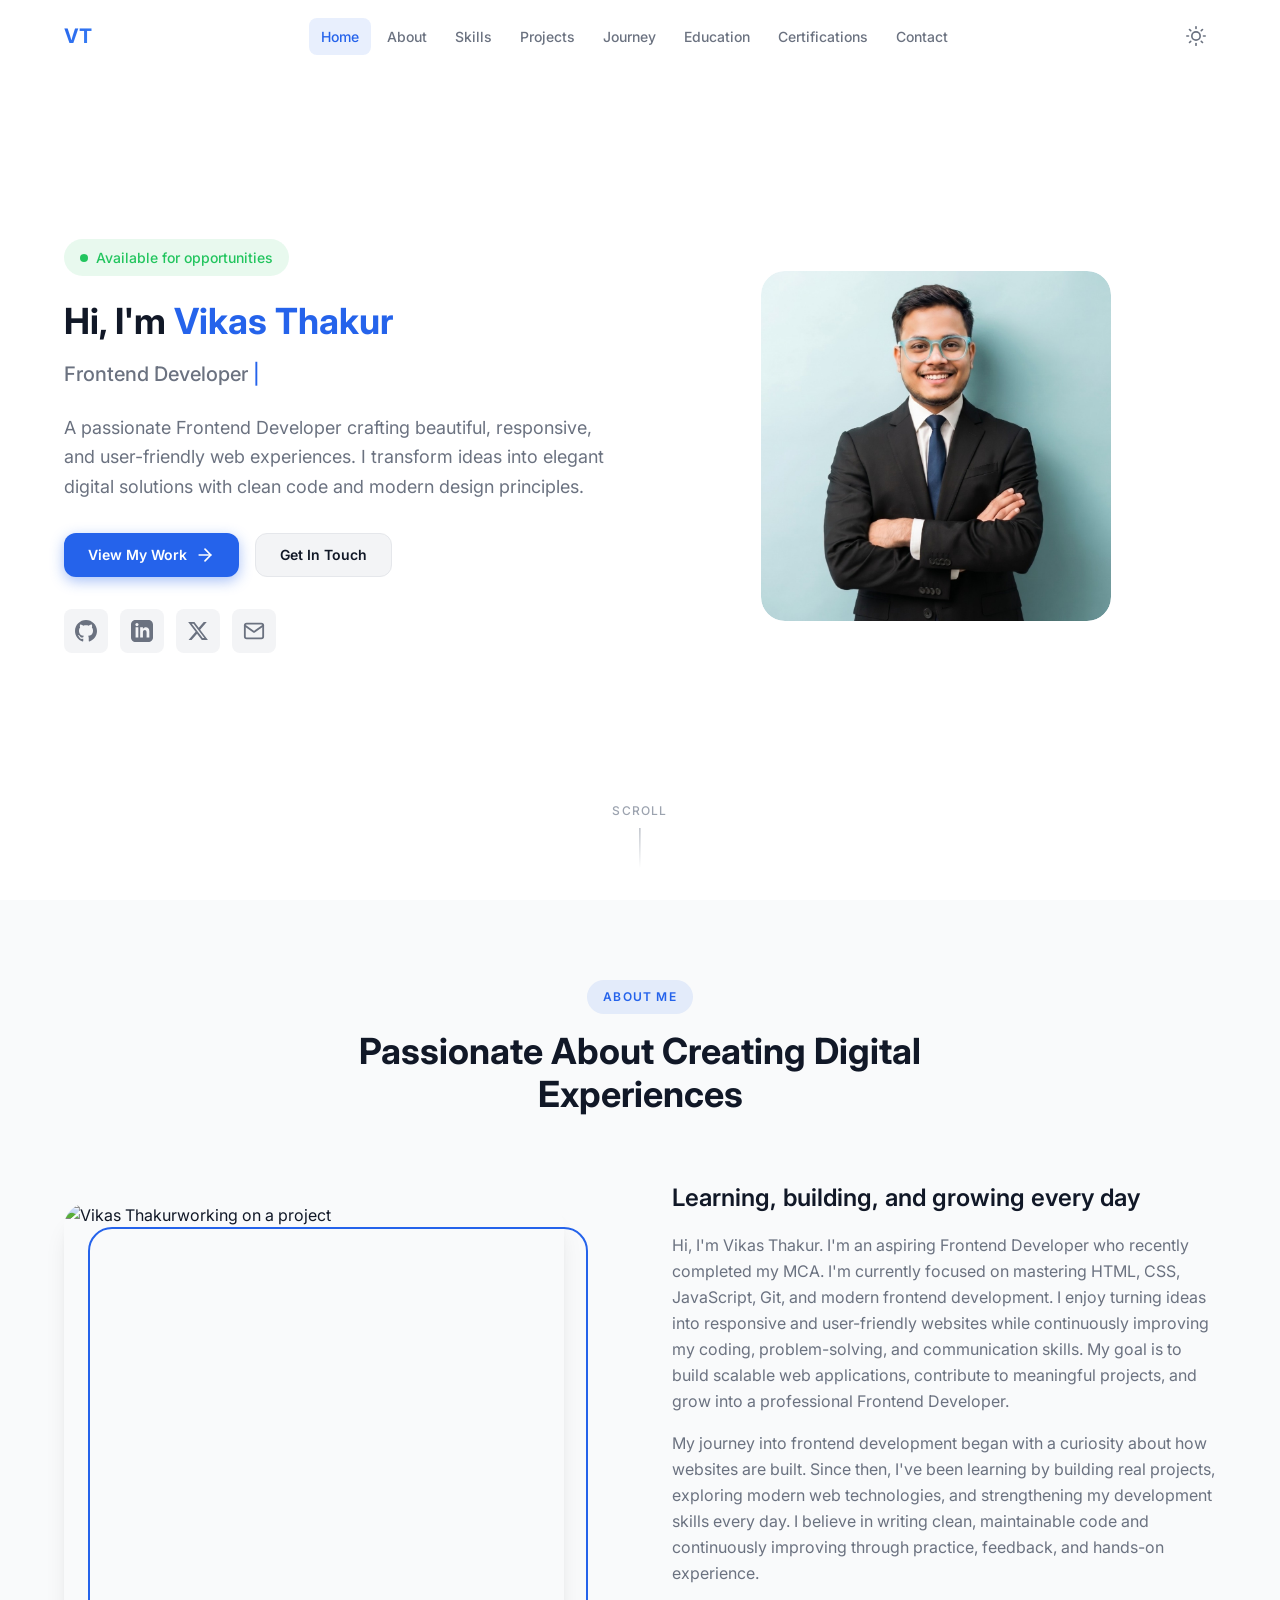
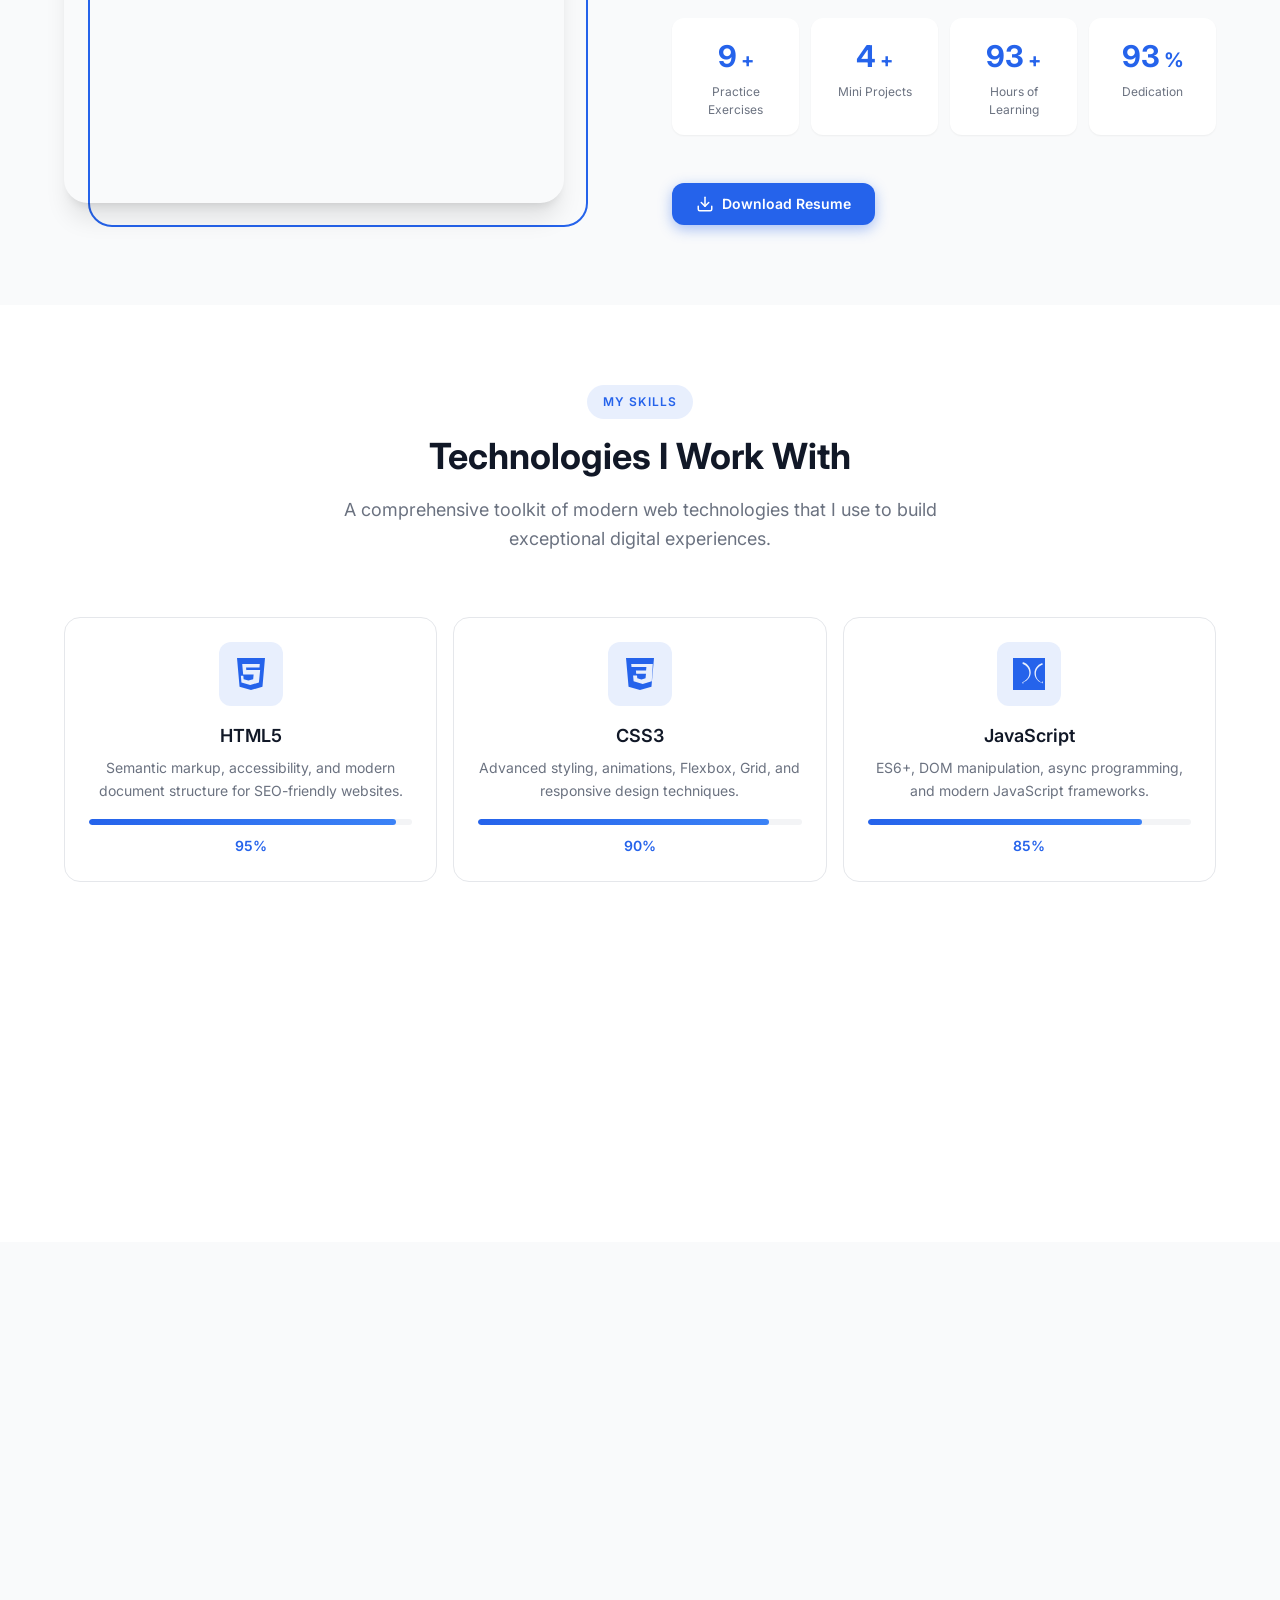
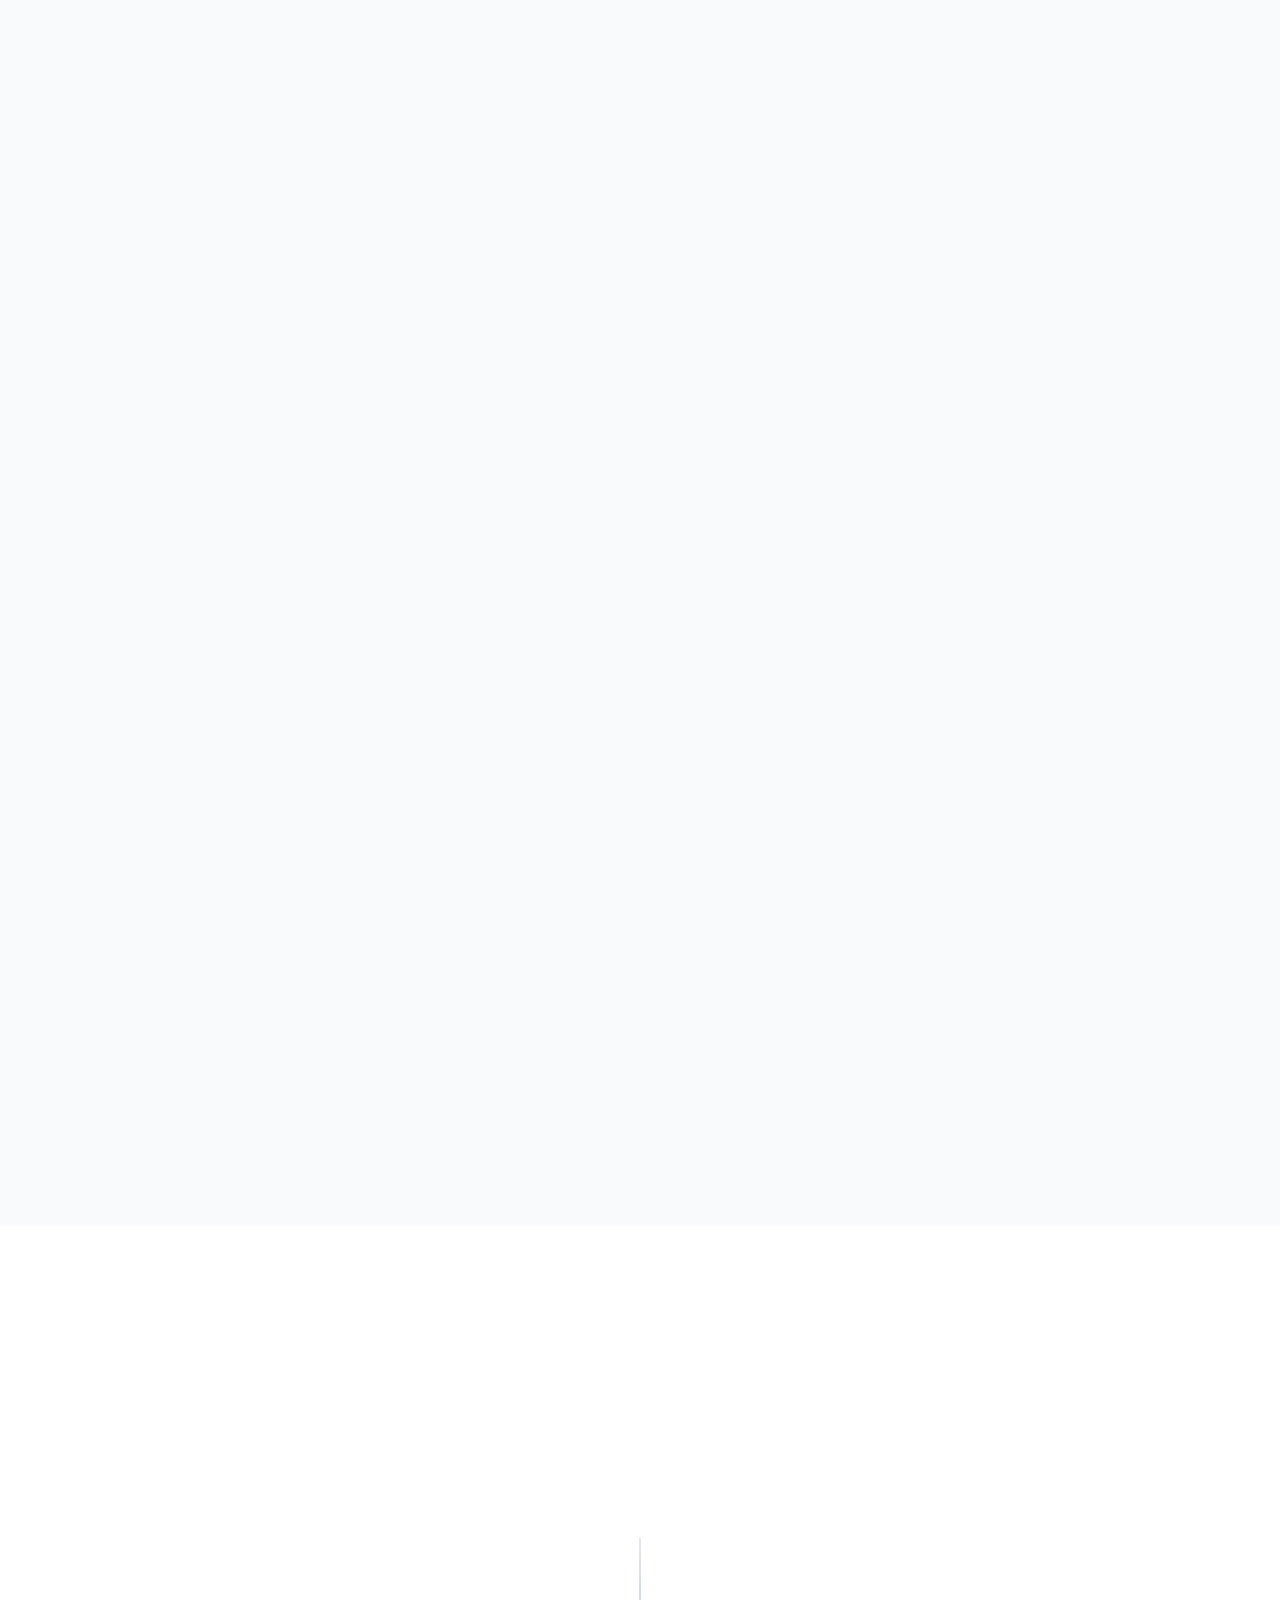
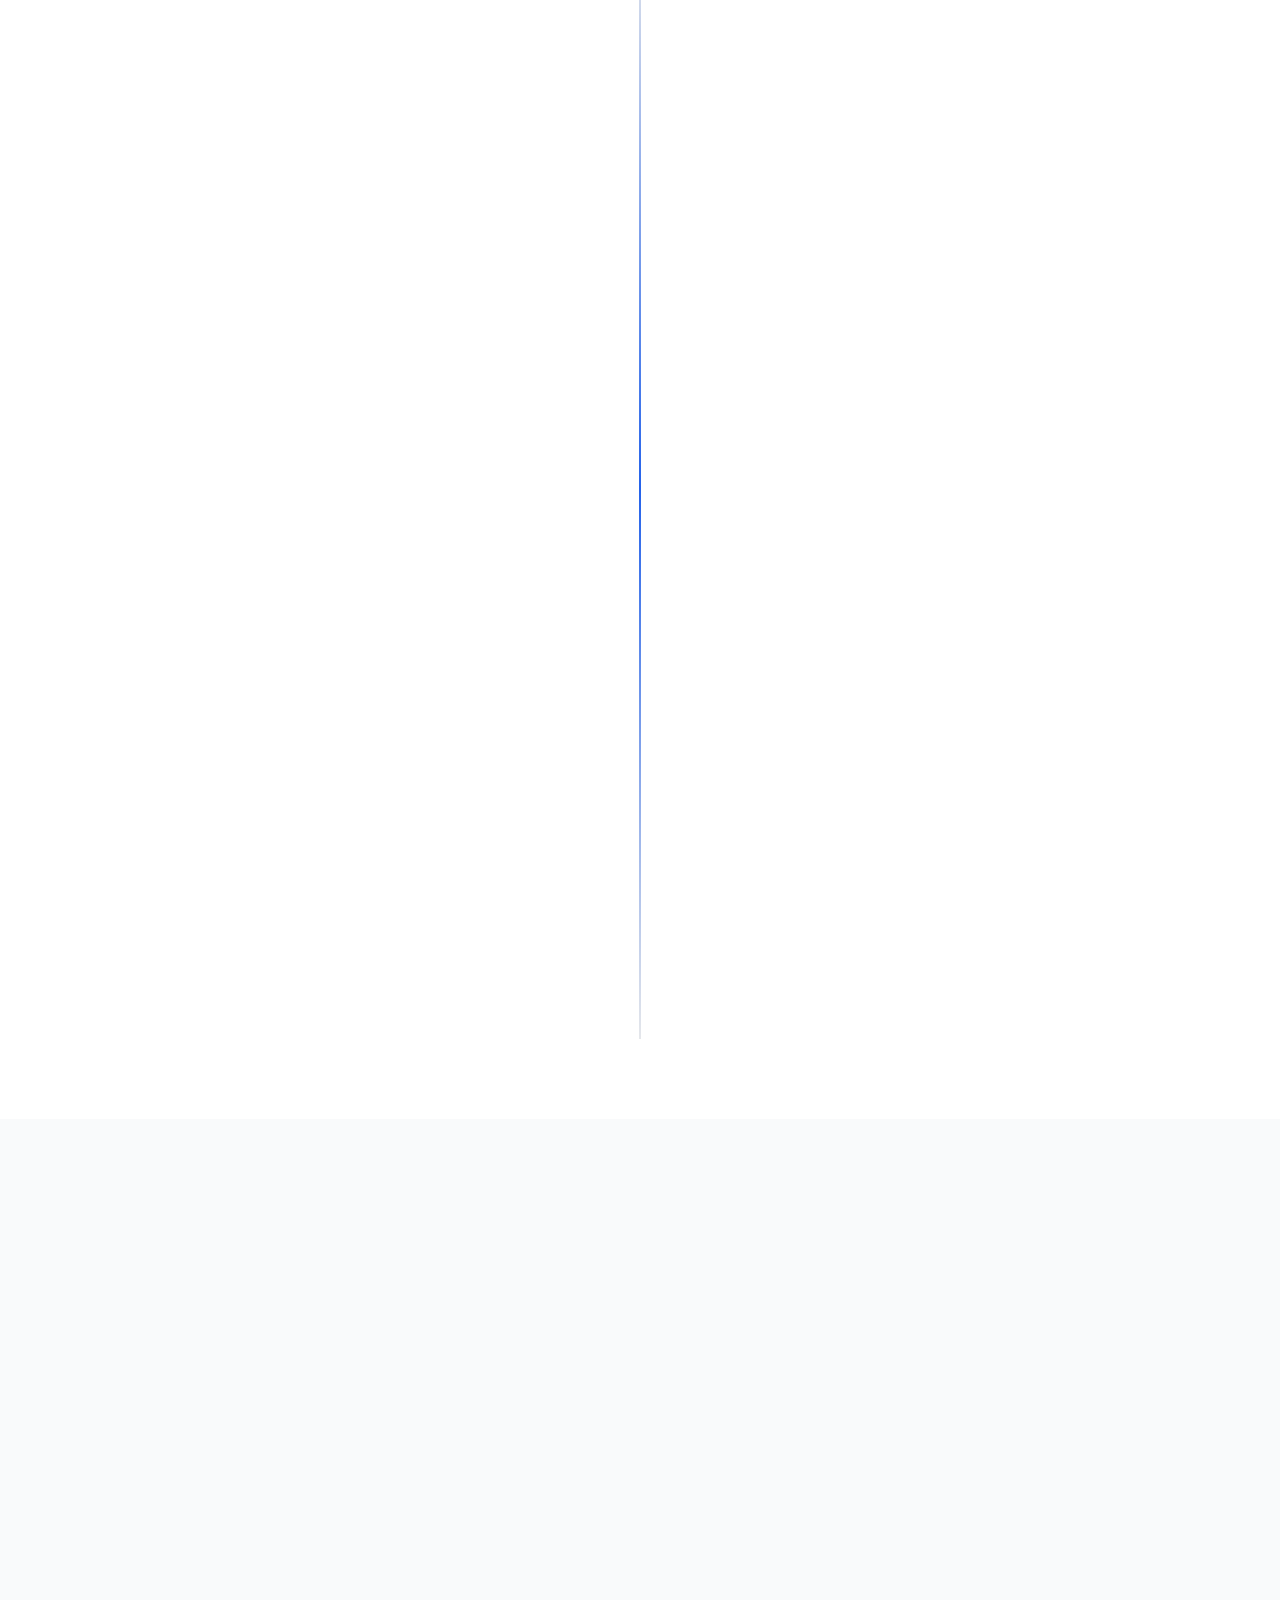
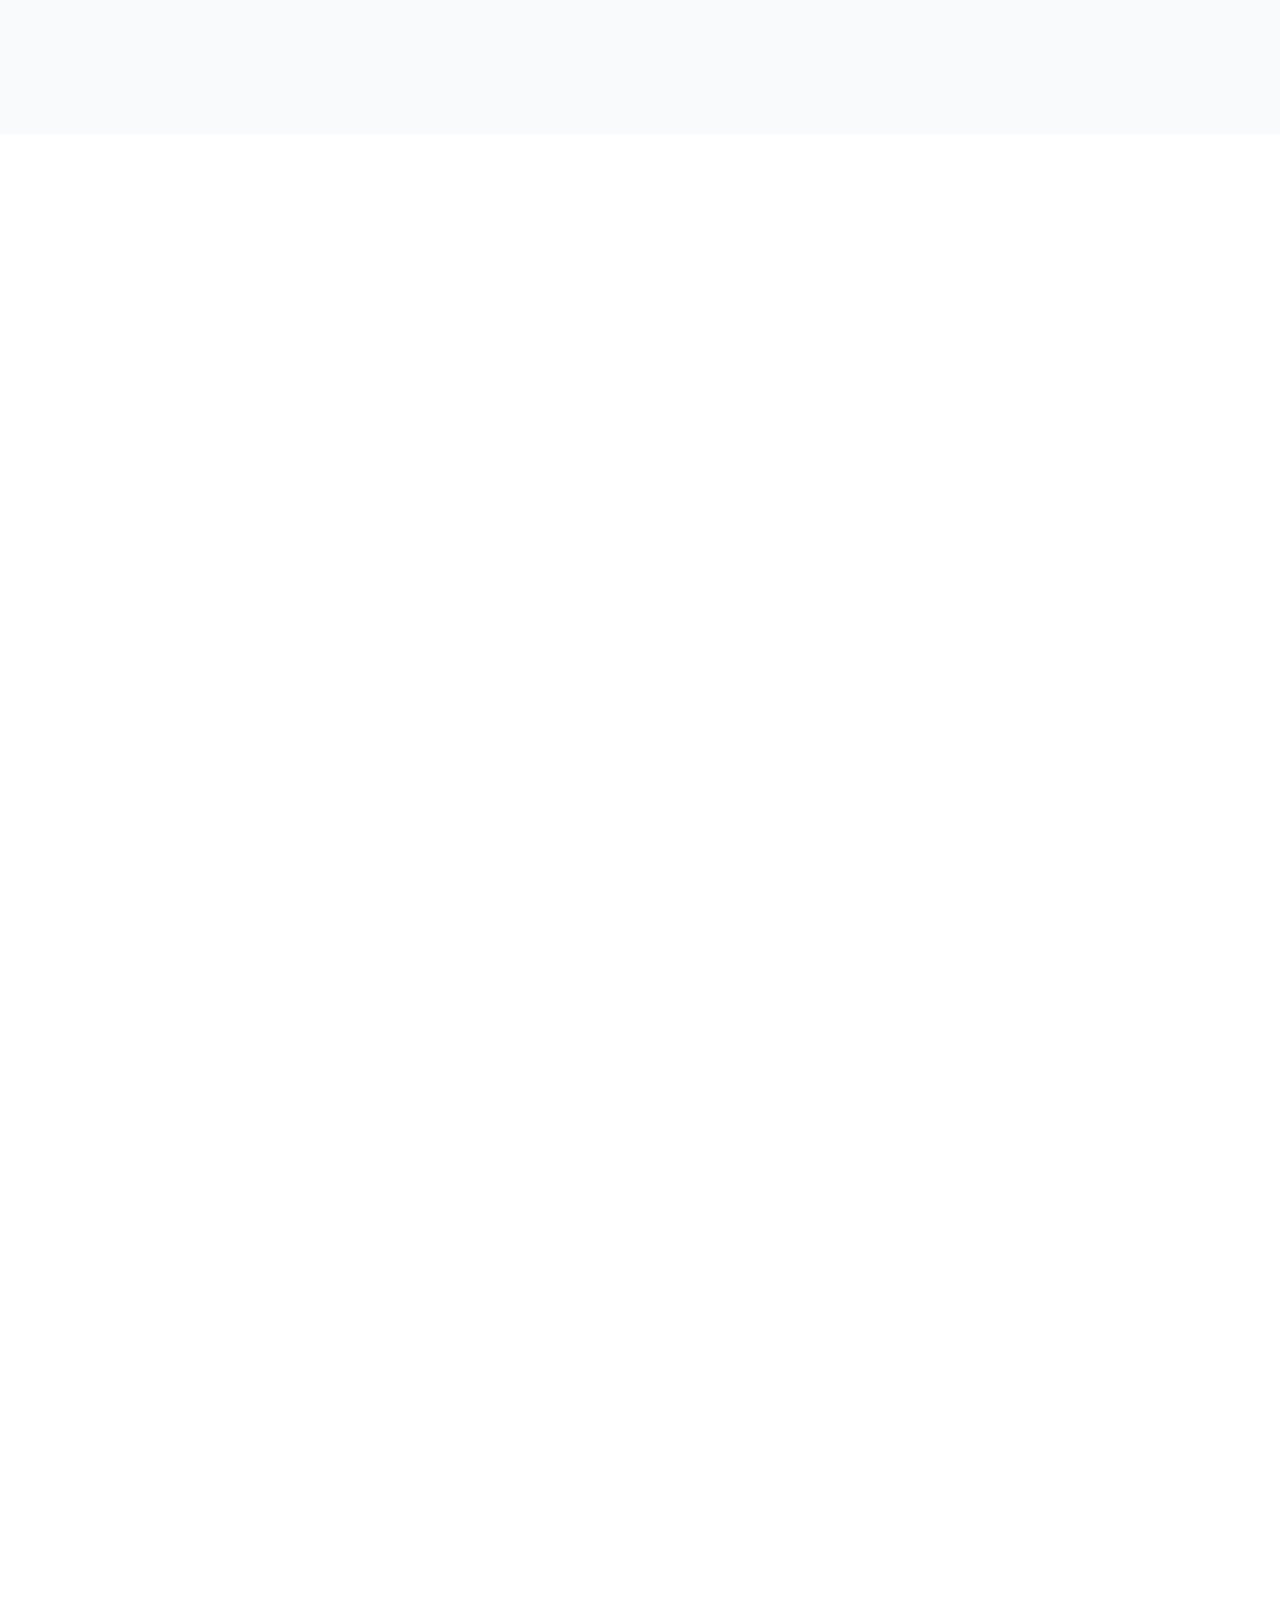
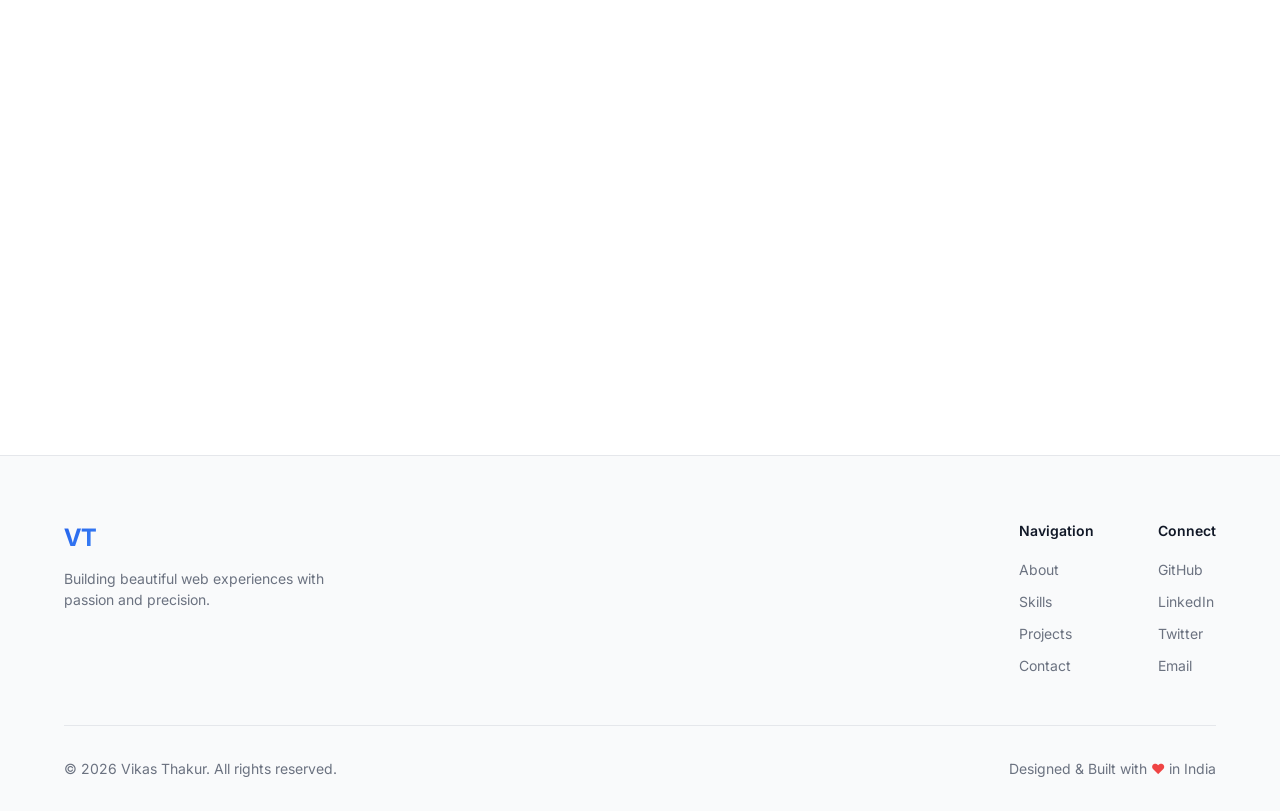
==== index.html @ 0b9b7372 "Move portfolio to repository root" ====
<!doctype html>
<html lang="en">
  <head>
    <meta charset="UTF-8" />
    <meta name="viewport" content="width=device-width, initial-scale=1.0" />
    <meta http-equiv="X-UA-Compatible" content="IE=edge" />

    <!-- SEO Meta Tags -->
    <title>Vikas Thakur | Frontend Developer Portfolio</title>
    <meta
      name="description"
      content="Vikas Thakur- Frontend Developer specializing in HTML, CSS, JavaScript, and responsive web design. View my projects and get in touch."
    />
    <meta
      name="keywords"
      content="Frontend Developer, Web Developer, HTML, CSS, JavaScript, Portfolio, Vikas Thakur"
    />
    <meta name="author" content="Vikas Thakur" />
    <meta name="robots" content="index, follow" />
    <meta name="theme-color" content="#2563EB" />

    <!-- Open Graph Tags -->
    <meta
      property="og:title"
      content="Vikas Thakur| Frontend Developer Portfolio"
    />
    <meta
      property="og:description"
      content="Frontend Developer specializing in HTML, CSS, JavaScript, and responsive web design."
    />
    <meta property="og:type" content="website" />
    <meta property="og:url" content="https://vikaskumar.dev" />
    <meta property="og:image" content="images/og-image.png" />
    <meta property="og:site_name" content="Vikas Thakur Portfolio" />

    <!-- Twitter Card Tags -->
    <meta name="twitter:card" content="summary_large_image" />
    <meta
      name="twitter:title"
      content="Vikas Thakur| Frontend Developer Portfolio"
    />
    <meta
      name="twitter:description"
      content="Frontend Developer specializing in HTML, CSS, JavaScript, and responsive web design."
    />
    <meta name="twitter:image" content="images/og-image.png" />

    <!-- Favicon -->
    <link rel="icon" type="image/svg+xml" href="images/favicon.svg" />
    <link rel="apple-touch-icon" href="images/apple-touch-icon.png" />

    <!-- Fonts -->
    <link rel="preconnect" href="https://fonts.googleapis.com" />
    <link rel="preconnect" href="https://fonts.gstatic.com" crossorigin />
    <link
      href="https://fonts.googleapis.com/css2?family=Inter:wght@400;500;600;700&display=swap"
      rel="stylesheet"
    />

    <!-- Stylesheets -->
    <link rel="stylesheet" href="css/style.css" />
    <link rel="stylesheet" href="css/responsive.css" />
  </head>
  <body>
    <!-- Loading Animation -->
    <div id="loader" class="loader" aria-hidden="true">
      <div class="loader-content">
        <div class="loader-spinner"></div>
        <span class="loader-text">Loading...</span>
      </div>
    </div>

    <!-- Header / Navbar -->
    <header id="header" class="header">
      <nav class="nav container" role="navigation" aria-label="Main navigation">
        <a href="#hero" class="nav-logo" aria-label="Vikas Thakur- Home">
          <span class="logo-text">VT</span>
        </a>

        <ul class="nav-menu" id="nav-menu" role="menubar">
          <li class="nav-item" role="none">
            <a href="#hero" class="nav-link active" role="menuitem">Home</a>
          </li>
          <li class="nav-item" role="none">
            <a href="#about" class="nav-link" role="menuitem">About</a>
          </li>
          <li class="nav-item" role="none">
            <a href="#skills" class="nav-link" role="menuitem">Skills</a>
          </li>
          <li class="nav-item" role="none">
            <a href="#projects" class="nav-link" role="menuitem">Projects</a>
          </li>
          <li class="nav-item" role="none">
            <a href="#journey" class="nav-link" role="menuitem">Journey</a>
          </li>
          <li class="nav-item" role="none">
            <a href="#education" class="nav-link" role="menuitem">Education</a>
          </li>
          <li class="nav-item" role="none">
            <a href="#certifications" class="nav-link" role="menuitem"
              >Certifications</a
            >
          </li>
          <li class="nav-item" role="none">
            <a href="#contact" class="nav-link" role="menuitem">Contact</a>
          </li>
        </ul>

        <div class="nav-actions">
          <button
            id="theme-toggle"
            class="theme-toggle"
            aria-label="Toggle dark mode"
            title="Toggle dark mode"
          >
            <svg
              class="sun-icon"
              xmlns="http://www.w3.org/2000/svg"
              width="20"
              height="20"
              viewBox="0 0 24 24"
              fill="none"
              stroke="currentColor"
              stroke-width="2"
              stroke-linecap="round"
              stroke-linejoin="round"
            >
              <circle cx="12" cy="12" r="5"></circle>
              <line x1="12" y1="1" x2="12" y2="3"></line>
              <line x1="12" y1="21" x2="12" y2="23"></line>
              <line x1="4.22" y1="4.22" x2="5.64" y2="5.64"></line>
              <line x1="18.36" y1="18.36" x2="19.78" y2="19.78"></line>
              <line x1="1" y1="12" x2="3" y2="12"></line>
              <line x1="21" y1="12" x2="23" y2="12"></line>
              <line x1="4.22" y1="19.78" x2="5.64" y2="18.36"></line>
              <line x1="18.36" y1="5.64" x2="19.78" y2="4.22"></line>
            </svg>
            <svg
              class="moon-icon"
              xmlns="http://www.w3.org/2000/svg"
              width="20"
              height="20"
              viewBox="0 0 24 24"
              fill="none"
              stroke="currentColor"
              stroke-width="2"
              stroke-linecap="round"
              stroke-linejoin="round"
            >
              <path d="M21 12.79A9 9 0 1 1 11.21 3 7 7 0 0 0 21 12.79z"></path>
            </svg>
          </button>

          <button
            id="nav-toggle"
            class="nav-toggle"
            aria-label="Toggle navigation menu"
            aria-expanded="false"
            aria-controls="nav-menu"
          >
            <span class="hamburger"></span>
          </button>
        </div>
      </nav>
    </header>

    <main>
      <!-- Hero Section -->
      <section id="hero" class="hero section">
        <div class="container hero-container">
          <div class="hero-content">
            <div class="hero-badge reveal">
              <span class="badge-dot"></span>
              Available for opportunities
            </div>
            <h1 class="hero-title reveal">
              Hi, I'm <span class="highlight">Vikas Thakur</span>
            </h1>
            <h2 class="hero-subtitle reveal">
              <span id="typed-text"></span>
              <span class="typed-cursor">|</span>
            </h2>
            <p class="hero-description reveal">
              A passionate Frontend Developer crafting beautiful, responsive,
              and user-friendly web experiences. I transform ideas into elegant
              digital solutions with clean code and modern design principles.
            </p>
            <div class="hero-buttons reveal">
              <a href="#projects" class="btn btn-primary">
                <span>View My Work</span>
                <svg
                  xmlns="http://www.w3.org/2000/svg"
                  width="20"
                  height="20"
                  viewBox="0 0 24 24"
                  fill="none"
                  stroke="currentColor"
                  stroke-width="2"
                  stroke-linecap="round"
                  stroke-linejoin="round"
                >
                  <line x1="5" y1="12" x2="19" y2="12"></line>
                  <polyline points="12 5 19 12 12 19"></polyline>
                </svg>
              </a>
              <a href="#contact" class="btn btn-secondary">
                <span>Get In Touch</span>
              </a>
            </div>
            <div class="hero-social reveal">
              <a
                href="https://github.com/kumarvikas6015-commits"
                target="_blank"
                rel="noopener noreferrer"
                class="social-link"
                aria-label="GitHub Profile"
              >
                <svg
                  xmlns="http://www.w3.org/2000/svg"
                  width="22"
                  height="22"
                  viewBox="0 0 24 24"
                  fill="currentColor"
                >
                  <path
                    d="M12 0c-6.626 0-12 5.373-12 12 0 5.302 3.438 9.8 8.207 11.387.599.111.793-.261.793-.577v-2.234c-3.338.726-4.033-1.416-4.033-1.416-.546-1.387-1.333-1.756-1.333-1.756-1.089-.745.083-.729.083-.729 1.205.084 1.839 1.237 1.839 1.237 1.07 1.834 2.807 1.304 3.492.997.107-.775.418-1.305.762-1.604-2.665-.305-5.467-1.334-5.467-5.931 0-1.311.469-2.381 1.236-3.221-.124-.303-.535-1.524.117-3.176 0 0 1.008-.322 3.301 1.23.957-.266 1.983-.399 3.003-.404 1.02.005 2.047.138 3.006.404 2.291-1.552 3.297-1.23 3.297-1.23.653 1.653.242 2.874.118 3.176.77.84 1.235 1.911 1.235 3.221 0 4.609-2.807 5.624-5.479 5.921.43.372.823 1.102.823 2.222v3.293c0 .319.192.694.801.576 4.765-1.589 8.199-6.086 8.199-11.386 0-6.627-5.373-12-12-12z"
                  />
                </svg>
              </a>
              <a
                href="https://www.linkedin.com/in/vikasthakur7/"
                target="_blank"
                rel="noopener noreferrer"
                class="social-link"
                aria-label="LinkedIn Profile"
              >
                <svg
                  xmlns="http://www.w3.org/2000/svg"
                  width="22"
                  height="22"
                  viewBox="0 0 24 24"
                  fill="currentColor"
                >
                  <path
                    d="M19 0h-14c-2.761 0-5 2.239-5 5v14c0 2.761 2.239 5 5 5h14c2.762 0 5-2.239 5-5v-14c0-2.761-2.238-5-5-5zm-11 19h-3v-11h3v11zm-1.5-12.268c-.966 0-1.75-.784-1.75-1.75s.784-1.75 1.75-1.75 1.75.784 1.75 1.75-.784 1.75-1.75 1.75zm13.5 12.268h-3v-5.604c0-3.368-4-3.113-4 0v5.604h-3v-11h3v1.765c1.396-2.586 7-2.777 7 2.476v6.759z"
                  />
                </svg>
              </a>
              <a
                href="https://twitter.com/vikaskumar"
                target="_blank"
                rel="noopener noreferrer"
                class="social-link"
                aria-label="Twitter Profile"
              >
                <svg
                  xmlns="http://www.w3.org/2000/svg"
                  width="22"
                  height="22"
                  viewBox="0 0 24 24"
                  fill="currentColor"
                >
                  <path
                    d="M18.244 2.25h3.308l-7.227 8.26 8.502 11.24H16.17l-5.214-6.817L4.99 21.75H1.68l7.73-8.835L1.254 2.25H8.08l4.713 6.231zm-1.161 17.52h1.833L7.084 4.126H5.117z"
                  />
                </svg>
              </a>
              <a
                href="mailto:kumarvikas6015@gmail.com"
                class="social-link"
                aria-label="Email"
              >
                <svg
                  xmlns="http://www.w3.org/2000/svg"
                  width="22"
                  height="22"
                  viewBox="0 0 24 24"
                  fill="none"
                  stroke="currentColor"
                  stroke-width="2"
                  stroke-linecap="round"
                  stroke-linejoin="round"
                >
                  <path
                    d="M4 4h16c1.1 0 2 .9 2 2v12c0 1.1-.9 2-2 2H4c-1.1 0-2-.9-2-2V6c0-1.1.9-2 2-2z"
                  ></path>
                  <polyline points="22,6 12,13 2,6"></polyline>
                </svg>
              </a>
            </div>
          </div>
          <div class="hero-image reveal">
            <div class="hero-image-wrapper">
              <div class="hero-image-glow"></div>
              <img
                src="images/myimage.jpeg"
                alt="Vikas Thakur- Frontend Developer"
                loading="eager"
                width="400"
                height="400"
              />
            </div>
          </div>
        </div>
        <div class="hero-scroll">
          <a
            href="#about"
            class="scroll-indicator"
            aria-label="Scroll to About section"
          >
            <span class="scroll-text">Scroll</span>
            <div class="scroll-line"></div>
          </a>
        </div>
      </section>

      <!-- About Section -->
      <section id="about" class="about section">
        <div class="container">
          <div class="section-header reveal">
            <span class="section-tag">About Me</span>
            <h2 class="section-title">
              Passionate About Creating Digital Experiences
            </h2>
          </div>
          <div class="about-content">
            <div class="about-image reveal">
              <div class="about-image-wrapper">
                <img
                  src="https://images.pexels.com/photos/3183150/pexels-photo-3183150.jpeg?auto=compress&cs=tinysrgb&w=800"
                  alt="Vikas Thakurworking on a project"
                  loading="lazy"
                  width="500"
                  height="600"
                />
                <div class="about-image-decoration"></div>
              </div>
            </div>
            <div class="about-text reveal">
              <h3 class="about-heading">
                Learning, building, and growing every day
              </h3>
              <p class="about-description">
                Hi, I'm Vikas Thakur. I'm an aspiring Frontend Developer who
                recently completed my MCA. I'm currently focused on mastering
                HTML, CSS, JavaScript, Git, and modern frontend development. I
                enjoy turning ideas into responsive and user-friendly websites
                while continuously improving my coding, problem-solving, and
                communication skills. My goal is to build scalable web
                applications, contribute to meaningful projects, and grow into a
                professional Frontend Developer.
              </p>
              <p class="about-description">
                My journey into frontend development began with a curiosity
                about how websites are built. Since then, I've been learning by
                building real projects, exploring modern web technologies, and
                strengthening my development skills every day. I believe in
                writing clean, maintainable code and continuously improving
                through practice, feedback, and hands-on experience.
              </p>
              <div class="about-stats">
                <div class="stat-item">
                  <span class="stat-number" data-target="10">0</span>
                  <span class="stat-suffix">+</span>
                  <span class="stat-label">Practice Exercises</span>
                </div>
                <div class="stat-item">
                  <span class="stat-number" data-target="5">0</span>
                  <span class="stat-suffix">+</span>
                  <span class="stat-label">Mini Projects</span>
                </div>
                <div class="stat-item">
                  <span class="stat-number" data-target="100">0</span>
                  <span class="stat-suffix">+</span>
                  <span class="stat-label">Hours of Learning</span>
                </div>
                <div class="stat-item">
                  <span class="stat-number" data-target="100">0</span>
                  <span class="stat-suffix">%</span>
                  <span class="stat-label">Dedication</span>
                </div>
              </div>
              <a
                href="images/vikas_resu_2026.pdf"
                class="btn btn-primary download-btn"
                download
              >
                <svg
                  xmlns="http://www.w3.org/2000/svg"
                  width="18"
                  height="18"
                  viewBox="0 0 24 24"
                  fill="none"
                  stroke="currentColor"
                  stroke-width="2"
                  stroke-linecap="round"
                  stroke-linejoin="round"
                >
                  <path d="M21 15v4a2 2 0 0 1-2 2H5a2 2 0 0 1-2-2v-4"></path>
                  <polyline points="7 10 12 15 17 10"></polyline>
                  <line x1="12" y1="15" x2="12" y2="3"></line>
                </svg>
                Download Resume
              </a>
            </div>
          </div>
        </div>
      </section>

      <!-- Skills Section -->
      <section id="skills" class="skills section">
        <div class="container">
          <div class="section-header reveal">
            <span class="section-tag">My Skills</span>
            <h2 class="section-title">Technologies I Work With</h2>
            <p class="section-description">
              A comprehensive toolkit of modern web technologies that I use to
              build exceptional digital experiences.
            </p>
          </div>
          <div class="skills-grid">
            <div class="skill-card reveal">
              <div class="skill-icon">
                <svg
                  xmlns="http://www.w3.org/2000/svg"
                  viewBox="0 0 24 24"
                  fill="currentColor"
                >
                  <path
                    d="M1.5 0h21l-1.91 21.563L11.977 24l-8.564-2.438L1.5 0zm7.031 9.75l-.232-2.718 10.059.003.23-2.622L5.412 4.41l.698 8.01h7.852l-.326 3.47-3.573.999-3.598-1.004-.216-2.59H4.404l.429 5.104 6.57 1.838 6.552-1.834.904-9.492H8.531z"
                  />
                </svg>
              </div>
              <h3 class="skill-title">HTML5</h3>
              <p class="skill-description">
                Semantic markup, accessibility, and modern document structure
                for SEO-friendly websites.
              </p>
              <div class="skill-level">
                <div class="skill-progress" style="--progress: 95%"></div>
              </div>
              <span class="skill-percentage">95%</span>
            </div>

            <div class="skill-card reveal">
              <div class="skill-icon">
                <svg
                  xmlns="http://www.w3.org/2000/svg"
                  viewBox="0 0 24 24"
                  fill="currentColor"
                >
                  <path
                    d="M1.5 0h21l-1.91 21.563L11.977 24l-8.565-2.438L1.5 0zm17.09 4.413L5.41 4.41l.213 2.386 11.167.006-.238 2.61H8.932l.218 2.386h7.33l-.337 3.47-3.09.846-3.098-.85-.198-2.2H6.825l.394 4.454 6.828 1.896 6.793-1.89L21.59 4.413z"
                  />
                </svg>
              </div>
              <h3 class="skill-title">CSS3</h3>
              <p class="skill-description">
                Advanced styling, animations, Flexbox, Grid, and responsive
                design techniques.
              </p>
              <div class="skill-level">
                <div class="skill-progress" style="--progress: 90%"></div>
              </div>
              <span class="skill-percentage">90%</span>
            </div>

            <div class="skill-card reveal">
              <div class="skill-icon">
                <svg
                  xmlns="http://www.w3.org/2000/svg"
                  viewBox="0 0 24 24"
                  fill="currentColor"
                >
                  <path
                    d="M0 0h24v24H0V0zm22.034 18.6c-3.01-1.246-4.882-3.793-4.882-6.832 0-2.99 1.848-5.492 4.812-6.71.32-.12.48-.48.36-.8-.12-.32-.48-.48-.8-.36-3.24 1.24-5.402 4.08-5.402 7.43 0 3.39 2.202 6.27 5.522 7.51.08.04.16.04.24.04.24 0 .48-.16.56-.4.12-.32-.04-.68-.36-.8h-.39zM7.77 18.19c3.32-1.24 5.52-4.12 5.52-7.51 0-3.35-2.16-6.19-5.4-7.43-.32-.12-.68.04-.8.36-.12.32.04.68.36.8 2.96 1.218 4.812 3.72 4.812 6.71 0 3.04-1.87 5.586-4.882 6.832-.32.14-.48.48-.36.8.08.24.32.4.56.4.08 0 .16-.04.24-.04l-.05-.722z"
                  />
                </svg>
              </div>
              <h3 class="skill-title">JavaScript</h3>
              <p class="skill-description">
                ES6+, DOM manipulation, async programming, and modern JavaScript
                frameworks.
              </p>
              <div class="skill-level">
                <div class="skill-progress" style="--progress: 85%"></div>
              </div>
              <span class="skill-percentage">85%</span>
            </div>

            <div class="skill-card reveal">
              <div class="skill-icon">
                <svg
                  xmlns="http://www.w3.org/2000/svg"
                  viewBox="0 0 24 24"
                  fill="currentColor"
                >
                  <path
                    d="M23.546 10.93L13.067.452c-.604-.603-1.582-.603-2.188 0L8.708 2.627l2.76 2.76c.645-.215 1.379-.07 1.886.44.51.51.654 1.248.435 1.89l2.658 2.658c.645-.223 1.383-.078 1.89.435.715.715.715 1.873 0 2.588-.715.715-1.873.715-2.588 0-.543-.543-.674-1.333-.393-1.99L12.44 8.72v6.55c.176.086.342.203.488.35.715.715.715 1.873 0 2.588-.715.715-1.873.715-2.588 0-.715-.715-.715-1.873 0-2.588.177-.177.383-.31.603-.4V8.45c-.22-.086-.426-.203-.603-.39-.545-.545-.676-1.34-.396-1.998L5.64 3.31.453 8.5c-.604.604-.604 1.582 0 2.188l10.48 10.48c.603.603 1.582.603 2.188 0l10.425-10.426c.604-.604.604-1.582 0-2.188"
                  />
                </svg>
              </div>
              <h3 class="skill-title">Git</h3>
              <p class="skill-description">
                Version control, branching strategies, and collaborative
                development workflows.
              </p>
              <div class="skill-level">
                <div class="skill-progress" style="--progress: 88%"></div>
              </div>
              <span class="skill-percentage">88%</span>
            </div>

            <div class="skill-card reveal">
              <div class="skill-icon">
                <svg
                  xmlns="http://www.w3.org/2000/svg"
                  viewBox="0 0 24 24"
                  fill="currentColor"
                >
                  <path
                    d="M12 0c-6.626 0-12 5.373-12 12 0 5.302 3.438 9.8 8.207 11.387.599.111.793-.261.793-.577v-2.234c-3.338.726-4.033-1.416-4.033-1.416-.546-1.387-1.333-1.756-1.333-1.756-1.089-.745.083-.729.083-.729 1.205.084 1.839 1.237 1.839 1.237 1.07 1.834 2.807 1.304 3.492.997.107-.775.418-1.305.762-1.604-2.665-.305-5.467-1.334-5.467-5.931 0-1.311.469-2.381 1.236-3.221-.124-.303-.535-1.524.117-3.176 0 0 1.008-.322 3.301 1.23.957-.266 1.983-.399 3.003-.404 1.02.005 2.047.138 3.006.404 2.291-1.552 3.297-1.23 3.297-1.23.653 1.653.242 2.874.118 3.176.77.84 1.235 1.911 1.235 3.221 0 4.609-2.807 5.624-5.479 5.921.43.372.823 1.102.823 2.222v3.293c0 .319.192.694.801.576 4.765-1.589 8.199-6.086 8.199-11.386 0-6.627-5.373-12-12-12z"
                  />
                </svg>
              </div>
              <h3 class="skill-title">GitHub</h3>
              <p class="skill-description">
                Repository management, CI/CD, pull requests, and open-source
                contributions.
              </p>
              <div class="skill-level">
                <div class="skill-progress" style="--progress: 90%"></div>
              </div>
              <span class="skill-percentage">90%</span>
            </div>

            <div class="skill-card reveal">
              <div class="skill-icon">
                <svg
                  xmlns="http://www.w3.org/2000/svg"
                  viewBox="0 0 24 24"
                  fill="none"
                  stroke="currentColor"
                  stroke-width="2"
                  stroke-linecap="round"
                  stroke-linejoin="round"
                >
                  <rect x="5" y="2" width="14" height="20" rx="2" ry="2"></rect>
                  <line x1="12" y1="18" x2="12.01" y2="18"></line>
                </svg>
              </div>
              <h3 class="skill-title">Responsive Design</h3>
              <p class="skill-description">
                Mobile-first approach, cross-browser compatibility, and adaptive
                layouts.
              </p>
              <div class="skill-level">
                <div class="skill-progress" style="--progress: 92%"></div>
              </div>
              <span class="skill-percentage">92%</span>
            </div>
          </div>
        </div>
      </section>

      <!-- Projects Section -->
      <section id="projects" class="projects section">
        <div class="container">
          <div class="section-header reveal">
            <span class="section-tag">Featured Work</span>
            <h2 class="section-title">Projects I've Built</h2>
            <p class="section-description">
              A selection of my recent work showcasing problem-solving skills
              and attention to detail.
            </p>
          </div>
          <div class="projects-grid">
            <article class="project-card reveal">
              <div class="project-image">
                <img
                  src="https://images.pexels.com/photos/267350/pexels-photo-267350.jpeg?auto=compress&cs=tinysrgb&w=800"
                  alt="E-Commerce Dashboard Project"
                  loading="lazy"
                  width="600"
                  height="400"
                />
                <div class="project-overlay">
                  <div class="project-links">
                    <a
                      href="https://github.com/vikaskumar/ecommerce-dashboard"
                      target="_blank"
                      rel="noopener noreferrer"
                      class="project-link"
                      aria-label="View source code on GitHub"
                    >
                      <svg
                        xmlns="http://www.w3.org/2000/svg"
                        width="20"
                        height="20"
                        viewBox="0 0 24 24"
                        fill="currentColor"
                      >
                        <path
                          d="M12 0c-6.626 0-12 5.373-12 12 0 5.302 3.438 9.8 8.207 11.387.599.111.793-.261.793-.577v-2.234c-3.338.726-4.033-1.416-4.033-1.416-.546-1.387-1.333-1.756-1.333-1.756-1.089-.745.083-.729.083-.729 1.205.084 1.839 1.237 1.839 1.237 1.07 1.834 2.807 1.304 3.492.997.107-.775.418-1.305.762-1.604-2.665-.305-5.467-1.334-5.467-5.931 0-1.311.469-2.381 1.236-3.221-.124-.303-.535-1.524.117-3.176 0 0 1.008-.322 3.301 1.23.957-.266 1.983-.399 3.003-.404 1.02.005 2.047.138 3.006.404 2.291-1.552 3.297-1.23 3.297-1.23.653 1.653.242 2.874.118 3.176.77.84 1.235 1.911 1.235 3.221 0 4.609-2.807 5.624-5.479 5.921.43.372.823 1.102.823 2.222v3.293c0 .319.192.694.801.576 4.765-1.589 8.199-6.086 8.199-11.386 0-6.627-5.373-12-12-12z"
                        />
                      </svg>
                    </a>
                    <a
                      href="https://ecommerce-dashboard-demo.netlify.app"
                      target="_blank"
                      rel="noopener noreferrer"
                      class="project-link"
                      aria-label="View live demo"
                    >
                      <svg
                        xmlns="http://www.w3.org/2000/svg"
                        width="20"
                        height="20"
                        viewBox="0 0 24 24"
                        fill="none"
                        stroke="currentColor"
                        stroke-width="2"
                        stroke-linecap="round"
                        stroke-linejoin="round"
                      >
                        <path
                          d="M18 13v6a2 2 0 0 1-2 2H5a2 2 0 0 1-2-2V8a2 2 0 0 1 2-2h6"
                        ></path>
                        <polyline points="15 3 21 3 21 9"></polyline>
                        <line x1="10" y1="14" x2="21" y2="3"></line>
                      </svg>
                    </a>
                  </div>
                </div>
              </div>
              <div class="project-content">
                <h3 class="project-title">E-Commerce Dashboard</h3>
                <p class="project-description">
                  A comprehensive admin dashboard for e-commerce platforms
                  featuring real-time analytics, inventory management, and sales
                  tracking with interactive charts and data visualization.
                </p>
                <div class="project-tech">
                  <span class="tech-tag">HTML5</span>
                  <span class="tech-tag">CSS3</span>
                  <span class="tech-tag">JavaScript</span>
                  <span class="tech-tag">Chart.js</span>
                </div>
              </div>
            </article>

            <article class="project-card reveal">
              <div class="project-image">
                <img
                  src="https://images.pexels.com/photos/1779487/pexels-photo-1779487.jpeg?auto=compress&cs=tinysrgb&w=800"
                  alt="Weather Application Project"
                  loading="lazy"
                  width="600"
                  height="400"
                />
                <div class="project-overlay">
                  <div class="project-links">
                    <a
                      href="https://github.com/vikaskumar/weather-app"
                      target="_blank"
                      rel="noopener noreferrer"
                      class="project-link"
                      aria-label="View source code on GitHub"
                    >
                      <svg
                        xmlns="http://www.w3.org/2000/svg"
                        width="20"
                        height="20"
                        viewBox="0 0 24 24"
                        fill="currentColor"
                      >
                        <path
                          d="M12 0c-6.626 0-12 5.373-12 12 0 5.302 3.438 9.8 8.207 11.387.599.111.793-.261.793-.577v-2.234c-3.338.726-4.033-1.416-4.033-1.416-.546-1.387-1.333-1.756-1.333-1.756-1.089-.745.083-.729.083-.729 1.205.084 1.839 1.237 1.839 1.237 1.07 1.834 2.807 1.304 3.492.997.107-.775.418-1.305.762-1.604-2.665-.305-5.467-1.334-5.467-5.931 0-1.311.469-2.381 1.236-3.221-.124-.303-.535-1.524.117-3.176 0 0 1.008-.322 3.301 1.23.957-.266 1.983-.399 3.003-.404 1.02.005 2.047.138 3.006.404 2.291-1.552 3.297-1.23 3.297-1.23.653 1.653.242 2.874.118 3.176.77.84 1.235 1.911 1.235 3.221 0 4.609-2.807 5.624-5.479 5.921.43.372.823 1.102.823 2.222v3.293c0 .319.192.694.801.576 4.765-1.589 8.199-6.086 8.199-11.386 0-6.627-5.373-12-12-12z"
                        />
                      </svg>
                    </a>
                    <a
                      href="https://weather-app-demo.netlify.app"
                      target="_blank"
                      rel="noopener noreferrer"
                      class="project-link"
                      aria-label="View live demo"
                    >
                      <svg
                        xmlns="http://www.w3.org/2000/svg"
                        width="20"
                        height="20"
                        viewBox="0 0 24 24"
                        fill="none"
                        stroke="currentColor"
                        stroke-width="2"
                        stroke-linecap="round"
                        stroke-linejoin="round"
                      >
                        <path
                          d="M18 13v6a2 2 0 0 1-2 2H5a2 2 0 0 1-2-2V8a2 2 0 0 1 2-2h6"
                        ></path>
                        <polyline points="15 3 21 3 21 9"></polyline>
                        <line x1="10" y1="14" x2="21" y2="3"></line>
                      </svg>
                    </a>
                  </div>
                </div>
              </div>
              <div class="project-content">
                <h3 class="project-title">Weather Application</h3>
                <p class="project-description">
                  A beautiful weather app with location detection, 7-day
                  forecasts, hourly updates, and stunning weather animations.
                  Integrates with OpenWeather API for accurate data.
                </p>
                <div class="project-tech">
                  <span class="tech-tag">HTML5</span>
                  <span class="tech-tag">CSS3</span>
                  <span class="tech-tag">JavaScript</span>
                  <span class="tech-tag">REST API</span>
                </div>
              </div>
            </article>

            <article class="project-card reveal">
              <div class="project-image">
                <img
                  src="https://images.pexels.com/photos/691114/pexels-photo-691114.jpeg?auto=compress&cs=tinysrgb&w=800"
                  alt="Task Management App Project"
                  loading="lazy"
                  width="600"
                  height="400"
                />
                <div class="project-overlay">
                  <div class="project-links">
                    <a
                      href="https://github.com/vikaskumar/task-manager"
                      target="_blank"
                      rel="noopener noreferrer"
                      class="project-link"
                      aria-label="View source code on GitHub"
                    >
                      <svg
                        xmlns="http://www.w3.org/2000/svg"
                        width="20"
                        height="20"
                        viewBox="0 0 24 24"
                        fill="currentColor"
                      >
                        <path
                          d="M12 0c-6.626 0-12 5.373-12 12 0 5.302 3.438 9.8 8.207 11.387.599.111.793-.261.793-.577v-2.234c-3.338.726-4.033-1.416-4.033-1.416-.546-1.387-1.333-1.756-1.333-1.756-1.089-.745.083-.729.083-.729 1.205.084 1.839 1.237 1.839 1.237 1.07 1.834 2.807 1.304 3.492.997.107-.775.418-1.305.762-1.604-2.665-.305-5.467-1.334-5.467-5.931 0-1.311.469-2.381 1.236-3.221-.124-.303-.535-1.524.117-3.176 0 0 1.008-.322 3.301 1.23.957-.266 1.983-.399 3.003-.404 1.02.005 2.047.138 3.006.404 2.291-1.552 3.297-1.23 3.297-1.23.653 1.653.242 2.874.118 3.176.77.84 1.235 1.911 1.235 3.221 0 4.609-2.807 5.624-5.479 5.921.43.372.823 1.102.823 2.222v3.293c0 .319.192.694.801.576 4.765-1.589 8.199-6.086 8.199-11.386 0-6.627-5.373-12-12-12z"
                        />
                      </svg>
                    </a>
                    <a
                      href="https://task-manager-demo.netlify.app"
                      target="_blank"
                      rel="noopener noreferrer"
                      class="project-link"
                      aria-label="View live demo"
                    >
                      <svg
                        xmlns="http://www.w3.org/2000/svg"
                        width="20"
                        height="20"
                        viewBox="0 0 24 24"
                        fill="none"
                        stroke="currentColor"
                        stroke-width="2"
                        stroke-linecap="round"
                        stroke-linejoin="round"
                      >
                        <path
                          d="M18 13v6a2 2 0 0 1-2 2H5a2 2 0 0 1-2-2V8a2 2 0 0 1 2-2h6"
                        ></path>
                        <polyline points="15 3 21 3 21 9"></polyline>
                        <line x1="10" y1="14" x2="21" y2="3"></line>
                      </svg>
                    </a>
                  </div>
                </div>
              </div>
              <div class="project-content">
                <h3 class="project-title">Task Management App</h3>
                <p class="project-description">
                  A productivity-focused task manager with drag-and-drop
                  functionality, priority sorting, deadline reminders, and local
                  storage persistence.
                </p>
                <div class="project-tech">
                  <span class="tech-tag">HTML5</span>
                  <span class="tech-tag">CSS3</span>
                  <span class="tech-tag">JavaScript</span>
                  <span class="tech-tag">Local Storage</span>
                </div>
              </div>
            </article>

            <article class="project-card reveal">
              <div class="project-image">
                <img
                  src="https://images.pexels.com/photos/3182812/pexels-photo-3182812.jpeg?auto=compress&cs=tinysrgb&w=800"
                  alt="Portfolio Website Project"
                  loading="lazy"
                  width="600"
                  height="400"
                />
                <div class="project-overlay">
                  <div class="project-links">
                    <a
                      href="https://github.com/vikaskumar/portfolio"
                      target="_blank"
                      rel="noopener noreferrer"
                      class="project-link"
                      aria-label="View source code on GitHub"
                    >
                      <svg
                        xmlns="http://www.w3.org/2000/svg"
                        width="20"
                        height="20"
                        viewBox="0 0 24 24"
                        fill="currentColor"
                      >
                        <path
                          d="M12 0c-6.626 0-12 5.373-12 12 0 5.302 3.438 9.8 8.207 11.387.599.111.793-.261.793-.577v-2.234c-3.338.726-4.033-1.416-4.033-1.416-.546-1.387-1.333-1.756-1.333-1.756-1.089-.745.083-.729.083-.729 1.205.084 1.839 1.237 1.839 1.237 1.07 1.834 2.807 1.304 3.492.997.107-.775.418-1.305.762-1.604-2.665-.305-5.467-1.334-5.467-5.931 0-1.311.469-2.381 1.236-3.221-.124-.303-.535-1.524.117-3.176 0 0 1.008-.322 3.301 1.23.957-.266 1.983-.399 3.003-.404 1.02.005 2.047.138 3.006.404 2.291-1.552 3.297-1.23 3.297-1.23.653 1.653.242 2.874.118 3.176.77.84 1.235 1.911 1.235 3.221 0 4.609-2.807 5.624-5.479 5.921.43.372.823 1.102.823 2.222v3.293c0 .319.192.694.801.576 4.765-1.589 8.199-6.086 8.199-11.386 0-6.627-5.373-12-12-12z"
                        />
                      </svg>
                    </a>
                    <a
                      href="https://vikaskumar.dev"
                      target="_blank"
                      rel="noopener noreferrer"
                      class="project-link"
                      aria-label="View live demo"
                    >
                      <svg
                        xmlns="http://www.w3.org/2000/svg"
                        width="20"
                        height="20"
                        viewBox="0 0 24 24"
                        fill="none"
                        stroke="currentColor"
                        stroke-width="2"
                        stroke-linecap="round"
                        stroke-linejoin="round"
                      >
                        <path
                          d="M18 13v6a2 2 0 0 1-2 2H5a2 2 0 0 1-2-2V8a2 2 0 0 1 2-2h6"
                        ></path>
                        <polyline points="15 3 21 3 21 9"></polyline>
                        <line x1="10" y1="14" x2="21" y2="3"></line>
                      </svg>
                    </a>
                  </div>
                </div>
              </div>
              <div class="project-content">
                <h3 class="project-title">Creative Portfolio</h3>
                <p class="project-description">
                  A modern, accessible portfolio website featuring smooth
                  animations, dark mode toggle, and optimized performance with a
                  focus on user experience.
                </p>
                <div class="project-tech">
                  <span class="tech-tag">HTML5</span>
                  <span class="tech-tag">CSS3</span>
                  <span class="tech-tag">JavaScript</span>
                  <span class="tech-tag">GSAP</span>
                </div>
              </div>
            </article>
          </div>
          <div class="projects-cta reveal">
            <a
              href="https://github.com/vikaskumar"
              target="_blank"
              rel="noopener noreferrer"
              class="btn btn-secondary"
            >
              <svg
                xmlns="http://www.w3.org/2000/svg"
                width="18"
                height="18"
                viewBox="0 0 24 24"
                fill="currentColor"
              >
                <path
                  d="M12 0c-6.626 0-12 5.373-12 12 0 5.302 3.438 9.8 8.207 11.387.599.111.793-.261.793-.577v-2.234c-3.338.726-4.033-1.416-4.033-1.416-.546-1.387-1.333-1.756-1.333-1.756-1.089-.745.083-.729.083-.729 1.205.084 1.839 1.237 1.839 1.237 1.07 1.834 2.807 1.304 3.492.997.107-.775.418-1.305.762-1.604-2.665-.305-5.467-1.334-5.467-5.931 0-1.311.469-2.381 1.236-3.221-.124-.303-.535-1.524.117-3.176 0 0 1.008-.322 3.301 1.23.957-.266 1.983-.399 3.003-.404 1.02.005 2.047.138 3.006.404 2.291-1.552 3.297-1.23 3.297-1.23.653 1.653.242 2.874.118 3.176.77.84 1.235 1.911 1.235 3.221 0 4.609-2.807 5.624-5.479 5.921.43.372.823 1.102.823 2.222v3.293c0 .319.192.694.801.576 4.765-1.589 8.199-6.086 8.199-11.386 0-6.627-5.373-12-12-12z"
                />
              </svg>
              View All Projects on GitHub
            </a>
          </div>
        </div>
      </section>

      <!-- Learning Journey Timeline Section -->
      <section id="journey" class="journey section">
        <div class="container">
          <div class="section-header reveal">
            <span class="section-tag">My Path</span>
            <h2 class="section-title">My Learning Journey</h2>
            <p class="section-description">
             My journey of becoming a Frontend Developer through continuous learning, practice, and real-world projects.
            </p>
          </div>
          <div class="timeline">
            <div class="timeline-item reveal">
              <div class="timeline-marker"></div>
              <div class="timeline-content">
                <span class="timeline-date">2026</span>
                <h3 class="timeline-title">🎓 Completed MCA</h3>
                <p class="timeline-description">
                  Successfully completed my Master of Computer Applications (MCA), strengthening my understanding of programming, software development, and computer science fundamentals.
                </p>
              </div>
            </div>

            <div class="timeline-item reveal">
              <div class="timeline-marker"></div>
              <div class="timeline-content">
                <span class="timeline-date">2024</span>
                <h3 class="timeline-title">💻 Started Frontend Development</h3>
                <p class="timeline-description">
                  Began my dedicated journey into frontend development by learning HTML, CSS, Git, and GitHub while building practical projects and improving my coding skills.
                </p>
              </div>
            </div>

            <div class="timeline-item reveal">
              <div class="timeline-marker"></div>
              <div class="timeline-content">
                <span class="timeline-date">Present</span>
                <h3 class="timeline-title">Building Real Projects</h3>
                <p class="timeline-description">
                  Currently building responsive websites and frontend projects to strengthen my understanding of JavaScript, modern web development, and industry best practices.
                </p>
              </div>
            </div>

            <div class="timeline-item reveal">
              <div class="timeline-marker"></div>
              <div class="timeline-content">
                <span class="timeline-date">Future Goal</span>
                <h3 class="timeline-title">Becoming a Professional Frontend Developer</h3>
                <p class="timeline-description">
                  Continuously learning JavaScript, React, and modern frontend technologies to become an interview-ready Frontend Developer and contribute to real-world software projects.
                </p>
              </div>
            </div>
          </div>
        </div>
      </section>

      <!-- Education Section -->
      <section id="education" class="education section">
        <div class="container">
          <div class="section-header reveal">
            <span class="section-tag">Background</span>
            <h2 class="section-title">Education</h2>
            <p class="section-description">
              My academic foundation and continuous learning journey.
            </p>
          </div>
          <div class="education-grid">
            <article class="education-card reveal">
              <div class="education-icon">
                <svg
                  xmlns="http://www.w3.org/2000/svg"
                  width="32"
                  height="32"
                  viewBox="0 0 24 24"
                  fill="none"
                  stroke="currentColor"
                  stroke-width="2"
                  stroke-linecap="round"
                  stroke-linejoin="round"
                >
                  <path d="M22 10v6M2 10l10-5 10 5-10 5z"></path>
                  <path d="M6 12v5c3 3 9 3 12 0v-5"></path>
                </svg>
              </div>
              <div class="education-content">
                <span class="education-year">2020 - 2023</span>
                <h3 class="education-title">
                Bachelor of Computer Applications(BCA)
                </h3>
                <p class="education-institution">
                  Indira Gandhi National Open University (IGNOU,Delhi)
                </p>
                <p class="education-description">
                 Built a strong foundation in programming, computer fundamentals, databases, web technologies, and software development, which inspired me to pursue a career in frontend development.
                </p>
              </div>
            </article>

            <article class="education-card reveal">
              <div class="education-icon">
                <svg
                  xmlns="http://www.w3.org/2000/svg"
                  width="32"
                  height="32"
                  viewBox="0 0 24 24"
                  fill="none"
                  stroke="currentColor"
                  stroke-width="2"
                  stroke-linecap="round"
                  stroke-linejoin="round"
                >
                  <path d="M2 3h6a4 4 0 0 1 4 4v14a3 3 0 0 0-3-3H2z"></path>
                  <path d="M22 3h-6a4 4 0 0 0-4 4v14a3 3 0 0 1 3-3h7z"></path>
                </svg>
              </div>
              <div class="education-content">
                <span class="education-year">2024 - 2026</span>
                <h3 class="education-title">Master of Computer Applications (MCA)</h3>
                <p class="education-institution">
                  Greater Noida Institute of Technology(GNIOT, Greater Noida)
                </p>
                <p class="education-description">
                  Completed my MCA with a focus on software development, programming fundamentals, databases, and web technologies. During this journey, I developed a strong interest in frontend development.
                </p>
              </div>
            </article>
          </div>
        </div>
      </section>

      <!-- Certifications Section -->
      <section id="certifications" class="certifications section">
        <div class="container">
          <div class="section-header reveal">
            <span class="section-tag">Credentials</span>
            <h2 class="section-title">Certifications</h2>
            <p class="section-description">
              Professional certifications that validate my expertise and
              commitment to excellence.
            </p>
          </div>
          <div class="certifications-grid">
            <article class="certification-card reveal">
              <div class="certification-badge">
                <svg
                  xmlns="http://www.w3.org/2000/svg"
                  width="40"
                  height="40"
                  viewBox="0 0 24 24"
                  fill="none"
                  stroke="currentColor"
                  stroke-width="2"
                  stroke-linecap="round"
                  stroke-linejoin="round"
                >
                  <circle cx="12" cy="8" r="7"></circle>
                  <polyline
                    points="8.21 13.89 7 23 12 20 17 23 15.79 13.88"
                  ></polyline>
                </svg>
              </div>
              <h3 class="certification-title">
                Full Stack Web Development
              </h3>
              <p class="certification-issuer">E&ICT Academy, IIT Kanpur</p>
              <span class="certification-date">2025</span>
              <a
                href="Certification/FullStack.pdf"
                class="certification-link"
                target="_blank"
                rel="noopener noreferrer"
                >View Certificate</a
              >
            </article>

            <article class="certification-card reveal">
              <div class="certification-badge">
                <svg
                  xmlns="http://www.w3.org/2000/svg"
                  width="40"
                  height="40"
                  viewBox="0 0 24 24"
                  fill="none"
                  stroke="currentColor"
                  stroke-width="2"
                  stroke-linecap="round"
                  stroke-linejoin="round"
                >
                  <circle cx="12" cy="8" r="7"></circle>
                  <polyline
                    points="8.21 13.89 7 23 12 20 17 23 15.79 13.88"
                  ></polyline>
                </svg>
              </div>
              <h3 class="certification-title">
                Frontend Development Internship
              </h3>
              <p class="certification-issuer">CodeAlpha</p>
              <span class="certification-date">2025</span>
              <a
                href="certification/Internship.jpg"
                class="certification-link"
                target="_blank"
                rel="noopener noreferrer"
                >View Certificate</a
              >
            </article>

            <article class="certification-card reveal">
              <div class="certification-badge">
                <svg
                  xmlns="http://www.w3.org/2000/svg"
                  width="40"
                  height="40"
                  viewBox="0 0 24 24"
                  fill="none"
                  stroke="currentColor"
                  stroke-width="2"
                  stroke-linecap="round"
                  stroke-linejoin="round"
                >
                  <circle cx="12" cy="8" r="7"></circle>
                  <polyline
                    points="8.21 13.89 7 23 12 20 17 23 15.79 13.88"
                  ></polyline>
                </svg>
              </div>
              <h3 class="certification-title">
                C Programming
              </h3>
              <p class="certification-issuer">E&ICT Academy, IIT Kanpur</p>
              <span class="certification-date">2025</span>
              <a
                href="Certification/CProgramming.pdf"
                class="certification-link"
                target="_blank"
                rel="noopener noreferrer"
                >View Certificate</a
              >
            </article>

            <article class="certification-card reveal">
              <div class="certification-badge">
                <svg
                  xmlns="http://www.w3.org/2000/svg"
                  width="40"
                  height="40"
                  viewBox="0 0 24 24"
                  fill="none"
                  stroke="currentColor"
                  stroke-width="2"
                  stroke-linecap="round"
                  stroke-linejoin="round"
                >
                  <circle cx="12" cy="8" r="7"></circle>
                  <polyline
                    points="8.21 13.89 7 23 12 20 17 23 15.79 13.88"
                  ></polyline>
                </svg>
              </div>
              <h3 class="certification-title">
               AI Tools & ChatGPT Workshop
              </h3>
              <p class="certification-issuer">be10x</p>
              <span class="certification-date">2026</span>
              <a
                href="Certification/AiWorkshop.pdf"
                class="certification-link"
                target="_blank"
                rel="noopener noreferrer"
                >View Certificate</a
              >
            </article>
          </div>
        </div>
      </section>

      <!-- Contact Section -->
      <section id="contact" class="contact section">
        <div class="container">
          <div class="section-header reveal">
            <span class="section-tag">Get In Touch</span>
            <h2 class="section-title">Let's Work Together</h2>
            <p class="section-description">
              Have a project in mind? I'd love to hear about it. Send me a
              message and let's create something amazing.
            </p>
          </div>
          <div class="contact-content">
            <div class="contact-info reveal">
              <div class="contact-item">
                <div class="contact-icon">
                  <svg
                    xmlns="http://www.w3.org/2000/svg"
                    width="24"
                    height="24"
                    viewBox="0 0 24 24"
                    fill="none"
                    stroke="currentColor"
                    stroke-width="2"
                    stroke-linecap="round"
                    stroke-linejoin="round"
                  >
                    <path
                      d="M4 4h16c1.1 0 2 .9 2 2v12c0 1.1-.9 2-2 2H4c-1.1 0-2-.9-2-2V6c0-1.1.9-2 2-2z"
                    ></path>
                    <polyline points="22,6 12,13 2,6"></polyline>
                  </svg>
                </div>
                <div class="contact-text">
                  <span class="contact-label">Email</span>
                  <a
                    href="mailto:kumarvikas6015@gmail.com"
                    class="contact-value"
                    >kumarvikas6015@gmail.com</a
                  >
                </div>
              </div>

              <div class="contact-item">
                <div class="contact-icon">
                  <svg
                    xmlns="http://www.w3.org/2000/svg"
                    width="24"
                    height="24"
                    viewBox="0 0 24 24"
                    fill="none"
                    stroke="currentColor"
                    stroke-width="2"
                    stroke-linecap="round"
                    stroke-linejoin="round"
                  >
                    <path
                      d="M21 10c0 7-9 13-9 13s-9-6-9-13a9 9 0 0 1 18 0z"
                    ></path>
                    <circle cx="12" cy="10" r="3"></circle>
                  </svg>
                </div>
                <div class="contact-text">
                  <span class="contact-label">Location</span>
                  <span class="contact-value">Noida,Uttar Pradesh, India</span>
                </div>
              </div>

              <div class="contact-item">
                <div class="contact-icon">
                  <svg
                    xmlns="http://www.w3.org/2000/svg"
                    width="24"
                    height="24"
                    viewBox="0 0 24 24"
                    fill="none"
                    stroke="currentColor"
                    stroke-width="2"
                    stroke-linecap="round"
                    stroke-linejoin="round"
                  >
                    <rect
                      x="3"
                      y="4"
                      width="18"
                      height="18"
                      rx="2"
                      ry="2"
                    ></rect>
                    <line x1="16" y1="2" x2="16" y2="6"></line>
                    <line x1="8" y1="2" x2="8" y2="6"></line>
                    <line x1="3" y1="10" x2="21" y2="10"></line>
                  </svg>
                </div>
                <div class="contact-text">
                  <span class="contact-label">Availability</span>
                  <span class="contact-value">Open for opportunities</span>
                </div>
              </div>

              <div class="contact-social">
                <a
                  href="https://github.com/kumarvikas6015-commits"
                  target="_blank"
                  rel="noopener noreferrer"
                  class="social-btn"
                  aria-label="GitHub"
                >
                  <svg
                    xmlns="http://www.w3.org/2000/svg"
                    width="20"
                    height="20"
                    viewBox="0 0 24 24"
                    fill="currentColor"
                  >
                    <path
                      d="M12 0c-6.626 0-12 5.373-12 12 0 5.302 3.438 9.8 8.207 11.387.599.111.793-.261.793-.577v-2.234c-3.338.726-4.033-1.416-4.033-1.416-.546-1.387-1.333-1.756-1.333-1.756-1.089-.745.083-.729.083-.729 1.205.084 1.839 1.237 1.839 1.237 1.07 1.834 2.807 1.304 3.492.997.107-.775.418-1.305.762-1.604-2.665-.305-5.467-1.334-5.467-5.931 0-1.311.469-2.381 1.236-3.221-.124-.303-.535-1.524.117-3.176 0 0 1.008-.322 3.301 1.23.957-.266 1.983-.399 3.003-.404 1.02.005 2.047.138 3.006.404 2.291-1.552 3.297-1.23 3.297-1.23.653 1.653.242 2.874.118 3.176.77.84 1.235 1.911 1.235 3.221 0 4.609-2.807 5.624-5.479 5.921.43.372.823 1.102.823 2.222v3.293c0 .319.192.694.801.576 4.765-1.589 8.199-6.086 8.199-11.386 0-6.627-5.373-12-12-12z"
                    />
                  </svg>
                </a>
                <a
                  href="https://www.linkedin.com/in/vikasthakur7/"
                  target="_blank"
                  rel="noopener noreferrer"
                  class="social-btn"
                  aria-label="LinkedIn"
                >
                  <svg
                    xmlns="http://www.w3.org/2000/svg"
                    width="20"
                    height="20"
                    viewBox="0 0 24 24"
                    fill="currentColor"
                  >
                    <path
                      d="M19 0h-14c-2.761 0-5 2.239-5 5v14c0 2.761 2.239 5 5 5h14c2.762 0 5-2.239 5-5v-14c0-2.761-2.238-5-5-5zm-11 19h-3v-11h3v11zm-1.5-12.268c-.966 0-1.75-.784-1.75-1.75s.784-1.75 1.75-1.75 1.75.784 1.75 1.75-.784 1.75-1.75 1.75zm13.5 12.268h-3v-5.604c0-3.368-4-3.113-4 0v5.604h-3v-11h3v1.765c1.396-2.586 7-2.777 7 2.476v6.759z"
                    />
                  </svg>
                </a>
                <a
                  href="https://twitter.com/vikaskumar"
                  target="_blank"
                  rel="noopener noreferrer"
                  class="social-btn"
                  aria-label="Twitter"
                >
                  <svg
                    xmlns="http://www.w3.org/2000/svg"
                    width="20"
                    height="20"
                    viewBox="0 0 24 24"
                    fill="currentColor"
                  >
                    <path
                      d="M18.244 2.25h3.308l-7.227 8.26 8.502 11.24H16.17l-5.214-6.817L4.99 21.75H1.68l7.73-8.835L1.254 2.25H8.08l4.713 6.231zm-1.161 17.52h1.833L7.084 4.126H5.117z"
                    />
                  </svg>
                </a>
              </div>
            </div>

            <form
              id="contact-form"
              class="contact-form reveal"
              action="#"
              method="POST"
              novalidate
            >
              <div class="form-group">
                <label for="name" class="form-label">Your Name</label>
                <input
                  type="text"
                  id="name"
                  name="name"
                  class="form-input"
                  placeholder="John Doe"
                  required
                  autocomplete="name"
                />
                <span class="form-error" aria-live="polite"></span>
              </div>

              <div class="form-group">
                <label for="email" class="form-label">Your Email</label>
                <input
                  type="email"
                  id="email"
                  name="email"
                  class="form-input"
                  placeholder="john@example.com"
                  required
                  autocomplete="email"
                />
                <span class="form-error" aria-live="polite"></span>
              </div>

              <div class="form-group">
                <label for="subject" class="form-label">Subject</label>
                <input
                  type="text"
                  id="subject"
                  name="subject"
                  class="form-input"
                  placeholder="Project Inquiry"
                  required
                />
                <span class="form-error" aria-live="polite"></span>
              </div>

              <div class="form-group">
                <label for="message" class="form-label">Message</label>
                <textarea
                  id="message"
                  name="message"
                  class="form-input form-textarea"
                  placeholder="Tell me about your project..."
                  rows="5"
                  required
                ></textarea>
                <span class="form-error" aria-live="polite"></span>
              </div>

              <button type="submit" class="btn btn-primary form-submit">
                <span class="btn-text">Send Message</span>
                <span class="btn-loading">
                  <svg
                    class="spinner"
                    xmlns="http://www.w3.org/2000/svg"
                    width="20"
                    height="20"
                    viewBox="0 0 24 24"
                    fill="none"
                    stroke="currentColor"
                    stroke-width="2"
                  >
                    <circle
                      cx="12"
                      cy="12"
                      r="10"
                      stroke-dasharray="60"
                      stroke-dashoffset="20"
                    ></circle>
                  </svg>
                </span>
              </button>

              <div
                id="form-status"
                class="form-status"
                role="alert"
                aria-live="polite"
              ></div>
            </form>
          </div>
        </div>
      </section>
    </main>

    <!-- Footer -->
    <footer class="footer">
      <div class="container">
        <div class="footer-content">
          <div class="footer-brand">
            <a href="#hero" class="footer-logo">VT</a>
            <p class="footer-description">
              Building beautiful web experiences with passion and precision.
            </p>
          </div>
          <div class="footer-links">
            <div class="footer-column">
              <h4 class="footer-title">Navigation</h4>
              <ul class="footer-menu">
                <li><a href="#about">About</a></li>
                <li><a href="#skills">Skills</a></li>
                <li><a href="#projects">Projects</a></li>
                <li><a href="#contact">Contact</a></li>
              </ul>
            </div>
            <div class="footer-column">
              <h4 class="footer-title">Connect</h4>
              <ul class="footer-menu">
                <li>
                  <a
                    href="https://github.com/kumarvikas6015-commits"
                    target="_blank"
                    rel="noopener noreferrer"
                    >GitHub</a
                  >
                </li>
                <li>
                  <a
                    href="https://www.linkedin.com/in/vikasthakur7/"
                    target="_blank"
                    rel="noopener noreferrer"
                    >LinkedIn</a
                  >
                </li>
                <li>
                  <a
                    href="https://twitter.com/vikaskumar"
                    target="_blank"
                    rel="noopener noreferrer"
                    >Twitter</a
                  >
                </li>
                <li><a href="mailto:kumarvikas6015@gmail.com">Email</a></li>
              </ul>
            </div>
          </div>
        </div>
        <div class="footer-bottom">
          <p class="footer-copyright">
            &copy; <span id="current-year"></span> Vikas Thakur. All rights
            reserved.
          </p>
          <p class="footer-credits">
            Designed & Built with
            <span class="heart" aria-label="love">&hearts;</span> in India
          </p>
        </div>
      </div>
    </footer>

    <!-- Scroll to Top Button -->
    <button
      id="scroll-top"
      class="scroll-top"
      aria-label="Scroll to top"
      hidden
    >
      <svg
        xmlns="http://www.w3.org/2000/svg"
        width="24"
        height="24"
        viewBox="0 0 24 24"
        fill="none"
        stroke="currentColor"
        stroke-width="2"
        stroke-linecap="round"
        stroke-linejoin="round"
      >
        <polyline points="18 15 12 9 6 15"></polyline>
      </svg>
    </button>

    <!-- JavaScript -->
    <script src="js/script.js"></script>
  </body>
</html>
---- css/style.css ----
/* ============================================
   VIKAS THAKUR - PORTFOLIO STYLES
   Modern, Minimal, Premium Design
   ============================================ */

/* ============================================
   CSS CUSTOM PROPERTIES (Design Tokens)
   ============================================ */
:root {
    /* Colors - Light Mode */
    --color-primary: #2563EB;
    --color-primary-light: #3B82F6;
    --color-primary-dark: #1D4ED8;
    --color-primary-rgb: 37, 99, 235;

    --color-background: #FFFFFF;
    --color-background-alt: #F9FAFB;
    --color-background-tertiary: #F3F4F6;

    --color-text: #111827;
    --color-text-secondary: #6B7280;
    --color-text-tertiary: #9CA3AF;

    --color-accent: #22C55E;
    --color-accent-light: #4ADE80;

    --color-border: #E5E7EB;
    --color-border-light: #F3F4F6;

    --color-success: #22C55E;
    --color-error: #EF4444;
    --color-warning: #F59E0B;

    /* Typography */
    --font-family: 'Inter', -apple-system, BlinkMacSystemFont, 'Segoe UI', Roboto, sans-serif;
    --font-size-xs: 0.75rem;
    --font-size-sm: 0.875rem;
    --font-size-base: 1rem;
    --font-size-lg: 1.125rem;
    --font-size-xl: 1.25rem;
    --font-size-2xl: 1.5rem;
    --font-size-3xl: 1.875rem;
    --font-size-4xl: 2.25rem;
    --font-size-5xl: 3rem;
    --font-size-6xl: 3.75rem;

    --font-weight-normal: 400;
    --font-weight-medium: 500;
    --font-weight-semibold: 600;
    --font-weight-bold: 700;

    --line-height-tight: 1.2;
    --line-height-normal: 1.5;
    --line-height-relaxed: 1.625;

    /* Spacing */
    --spacing-1: 0.25rem;
    --spacing-2: 0.5rem;
    --spacing-3: 0.75rem;
    --spacing-4: 1rem;
    --spacing-5: 1.25rem;
    --spacing-6: 1.5rem;
    --spacing-8: 2rem;
    --spacing-10: 2.5rem;
    --spacing-12: 3rem;
    --spacing-16: 4rem;
    --spacing-20: 5rem;
    --spacing-24: 6rem;

    /* Border Radius */
    --radius-sm: 0.25rem;
    --radius-md: 0.5rem;
    --radius-lg: 0.75rem;
    --radius-xl: 1rem;
    --radius-2xl: 1.5rem;
    --radius-full: 9999px;

    /* Shadows */
    --shadow-sm: 0 1px 2px 0 rgba(0, 0, 0, 0.05);
    --shadow-md: 0 4px 6px -1px rgba(0, 0, 0, 0.1), 0 2px 4px -2px rgba(0, 0, 0, 0.1);
    --shadow-lg: 0 10px 15px -3px rgba(0, 0, 0, 0.1), 0 4px 6px -4px rgba(0, 0, 0, 0.1);
    --shadow-xl: 0 20px 25px -5px rgba(0, 0, 0, 0.1), 0 8px 10px -6px rgba(0, 0, 0, 0.1);
    --shadow-2xl: 0 25px 50px -12px rgba(0, 0, 0, 0.25);

    /* Transitions */
    --transition-fast: 150ms ease;
    --transition-normal: 300ms ease;
    --transition-slow: 500ms ease;

    /* Z-Index Scale */
    --z-dropdown: 100;
    --z-sticky: 200;
    --z-modal: 300;
    --z-tooltip: 400;
    --z-loader: 500;

    /* Container */
    --container-max: 1200px;
    --container-padding: 1.5rem;

    /* Header */
    --header-height: 72px;
}

/* Dark Mode Variables */
[data-theme="dark"] {
    --color-background: #0F172A;
    --color-background-alt: #1E293B;
    --color-background-tertiary: #334155;

    --color-text: #F1F5F9;
    --color-text-secondary: #94A3B8;
    --color-text-tertiary: #64748B;

    --color-border: #334155;
    --color-border-light: #1E293B;

    --shadow-sm: 0 1px 2px 0 rgba(0, 0, 0, 0.3);
    --shadow-md: 0 4px 6px -1px rgba(0, 0, 0, 0.4), 0 2px 4px -2px rgba(0, 0, 0, 0.3);
    --shadow-lg: 0 10px 15px -3px rgba(0, 0, 0, 0.4), 0 4px 6px -4px rgba(0, 0, 0, 0.3);
    --shadow-xl: 0 20px 25px -5px rgba(0, 0, 0, 0.5), 0 8px 10px -6px rgba(0, 0, 0, 0.4);
}

/* ============================================
   CSS RESET & BASE STYLES
   ============================================ */
*,
*::before,
*::after {
    box-sizing: border-box;
    margin: 0;
    padding: 0;
}

html {
    font-size: 16px;
    scroll-behavior: smooth;
    scroll-padding-top: var(--header-height);
}

body {
    font-family: var(--font-family);
    font-size: var(--font-size-base);
    font-weight: var(--font-weight-normal);
    line-height: var(--line-height-normal);
    color: var(--color-text);
    background-color: var(--color-background);
    -webkit-font-smoothing: antialiased;
    -moz-osx-font-smoothing: grayscale;
    overflow-x: hidden;
    transition: background-color var(--transition-normal), color var(--transition-normal);
}

/* Focus States for Accessibility */
:focus-visible {
    outline: 2px solid var(--color-primary);
    outline-offset: 2px;
}

:focus:not(:focus-visible) {
    outline: none;
}

/* Selection */
::selection {
    background-color: rgba(var(--color-primary-rgb), 0.2);
    color: var(--color-text);
}

/* Scrollbar Styling */
::-webkit-scrollbar {
    width: 10px;
}

::-webkit-scrollbar-track {
    background: var(--color-background-alt);
}

::-webkit-scrollbar-thumb {
    background: var(--color-text-tertiary);
    border-radius: var(--radius-full);
    border: 2px solid var(--color-background-alt);
}

::-webkit-scrollbar-thumb:hover {
    background: var(--color-text-secondary);
}

/* Links */
a {
    color: var(--color-primary);
    text-decoration: none;
    transition: color var(--transition-fast);
}

a:hover {
    color: var(--color-primary-dark);
}

/* Images */
img {
    max-width: 100%;
    height: auto;
    display: block;
}

/* Lists */
ul, ol {
    list-style: none;
}

/* Buttons */
button {
    font-family: inherit;
    font-size: inherit;
    cursor: pointer;
    border: none;
    background: none;
}

/* ============================================
   UTILITY CLASSES
   ============================================ */
.container {
    width: 100%;
    max-width: var(--container-max);
    margin: 0 auto;
    padding: 0 var(--container-padding);
}

.section {
    padding: var(--spacing-20) 0;
}

.highlight {
    color: var(--color-primary);
}

.sr-only {
    position: absolute;
    width: 1px;
    height: 1px;
    padding: 0;
    margin: -1px;
    overflow: hidden;
    clip: rect(0, 0, 0, 0);
    white-space: nowrap;
    border: 0;
}

/* ============================================
   LOADER
   ============================================ */
.loader {
    position: fixed;
    inset: 0;
    z-index: var(--z-loader);
    display: flex;
    align-items: center;
    justify-content: center;
    background-color: var(--color-background);
    transition: opacity var(--transition-normal), visibility var(--transition-normal);
}

.loader.hidden {
    opacity: 0;
    visibility: hidden;
}

.loader-content {
    display: flex;
    flex-direction: column;
    align-items: center;
    gap: var(--spacing-4);
}

.loader-spinner {
    width: 48px;
    height: 48px;
    border: 3px solid var(--color-border);
    border-top-color: var(--color-primary);
    border-radius: var(--radius-full);
    animation: spin 1s linear infinite;
}

.loader-text {
    font-size: var(--font-size-sm);
    color: var(--color-text-secondary);
    font-weight: var(--font-weight-medium);
}

@keyframes spin {
    to {
        transform: rotate(360deg);
    }
}

/* ============================================
   HEADER & NAVIGATION
   ============================================ */
.header {
    position: fixed;
    top: 0;
    left: 0;
    right: 0;
    z-index: var(--z-sticky);
    height: var(--header-height);
    background-color: transparent;
    transition: background-color var(--transition-normal), box-shadow var(--transition-normal);
}

.header.scrolled {
    background-color: var(--color-background);
    box-shadow: var(--shadow-sm);
}

[data-theme="dark"] .header.scrolled {
    background-color: rgba(15, 23, 42, 0.9);
    backdrop-filter: blur(10px);
    -webkit-backdrop-filter: blur(10px);
}

.nav {
    display: flex;
    align-items: center;
    justify-content: space-between;
    height: 100%;
}

.nav-logo {
    display: flex;
    align-items: center;
    gap: var(--spacing-2);
}

.logo-text {
    font-size: var(--font-size-xl);
    font-weight: var(--font-weight-bold);
    color: var(--color-text);
    background: linear-gradient(135deg, var(--color-primary), var(--color-primary-light));
    -webkit-background-clip: text;
    -webkit-text-fill-color: transparent;
    background-clip: text;
}

.nav-menu {
    display: flex;
    align-items: center;
    gap: var(--spacing-1);
}

.nav-link {
    display: block;
    padding: var(--spacing-2) var(--spacing-3);
    font-size: var(--font-size-sm);
    font-weight: var(--font-weight-medium);
    color: var(--color-text-secondary);
    border-radius: var(--radius-md);
    transition: color var(--transition-fast), background-color var(--transition-fast);
}

.nav-link:hover {
    color: var(--color-text);
    background-color: var(--color-background-tertiary);
}

.nav-link.active {
    color: var(--color-primary);
    background-color: rgba(var(--color-primary-rgb), 0.1);
}

.nav-actions {
    display: flex;
    align-items: center;
    gap: var(--spacing-3);
}

.theme-toggle {
    display: flex;
    align-items: center;
    justify-content: center;
    width: 40px;
    height: 40px;
    color: var(--color-text-secondary);
    border-radius: var(--radius-md);
    transition: background-color var(--transition-fast), color var(--transition-fast);
}

.theme-toggle:hover {
    color: var(--color-text);
    background-color: var(--color-background-tertiary);
}

.theme-toggle .moon-icon {
    display: none;
}

[data-theme="dark"] .theme-toggle .sun-icon {
    display: none;
}

[data-theme="dark"] .theme-toggle .moon-icon {
    display: block;
}

.nav-toggle {
    display: none;
    width: 40px;
    height: 40px;
    align-items: center;
    justify-content: center;
    border-radius: var(--radius-md);
    transition: background-color var(--transition-fast);
}

.nav-toggle:hover {
    background-color: var(--color-background-tertiary);
}

.hamburger {
    position: relative;
    width: 20px;
    height: 2px;
    background-color: var(--color-text);
    border-radius: var(--radius-full);
    transition: background-color var(--transition-fast);
}

.hamburger::before,
.hamburger::after {
    content: '';
    position: absolute;
    left: 0;
    width: 100%;
    height: 2px;
    background-color: var(--color-text);
    border-radius: var(--radius-full);
    transition: transform var(--transition-fast);
}

.hamburger::before {
    top: -6px;
}

.hamburger::after {
    bottom: -6px;
}

.nav-toggle[aria-expanded="true"] .hamburger {
    background-color: transparent;
}

.nav-toggle[aria-expanded="true"] .hamburger::before {
    transform: translateY(6px) rotate(45deg);
}

.nav-toggle[aria-expanded="true"] .hamburger::after {
    transform: translateY(-6px) rotate(-45deg);
}

/* ============================================
   BUTTONS
   ============================================ */
.btn {
    display: inline-flex;
    align-items: center;
    justify-content: center;
    gap: var(--spacing-2);
    padding: var(--spacing-3) var(--spacing-6);
    font-size: var(--font-size-sm);
    font-weight: var(--font-weight-semibold);
    line-height: 1;
    text-decoration: none;
    border-radius: var(--radius-lg);
    transition: all var(--transition-fast);
    cursor: pointer;
}

.btn-primary {
    color: #FFFFFF;
    background-color: var(--color-primary);
    box-shadow: 0 4px 14px 0 rgba(var(--color-primary-rgb), 0.4);
}

.btn-primary:hover {
    color: #FFFFFF;
    background-color: var(--color-primary-dark);
    box-shadow: 0 6px 20px 0 rgba(var(--color-primary-rgb), 0.5);
    transform: translateY(-1px);
}

.btn-secondary {
    color: var(--color-text);
    background-color: var(--color-background-tertiary);
    border: 1px solid var(--color-border);
}

.btn-secondary:hover {
    color: var(--color-text);
    background-color: var(--color-border);
    border-color: var(--color-border);
}

.btn svg {
    flex-shrink: 0;
}

/* ============================================
   SECTION HEADERS
   ============================================ */
.section-header {
    text-align: center;
    max-width: 640px;
    margin: 0 auto var(--spacing-16);
}

.section-tag {
    display: inline-block;
    padding: var(--spacing-2) var(--spacing-4);
    font-size: var(--font-size-xs);
    font-weight: var(--font-weight-semibold);
    text-transform: uppercase;
    letter-spacing: 0.1em;
    color: var(--color-primary);
    background-color: rgba(var(--color-primary-rgb), 0.1);
    border-radius: var(--radius-full);
    margin-bottom: var(--spacing-4);
}

.section-title {
    font-size: var(--font-size-4xl);
    font-weight: var(--font-weight-bold);
    line-height: var(--line-height-tight);
    color: var(--color-text);
    margin-bottom: var(--spacing-4);
}

.section-description {
    font-size: var(--font-size-lg);
    color: var(--color-text-secondary);
    line-height: var(--line-height-relaxed);
}

/* ============================================
   HERO SECTION
   ============================================ */
.hero {
    min-height: 100vh;
    display: flex;
    align-items: center;
    position: relative;
    padding-top: var(--header-height);
    overflow: hidden;
}

.hero-container {
    display: grid;
    grid-template-columns: 1fr 1fr;
    gap: var(--spacing-12);
    align-items: center;
}

.hero-content {
    max-width: 560px;
}

.hero-badge {
    display: inline-flex;
    align-items: center;
    gap: var(--spacing-2);
    padding: var(--spacing-2) var(--spacing-4);
    font-size: var(--font-size-sm);
    font-weight: var(--font-weight-medium);
    color: var(--color-accent);
    background-color: rgba(34, 197, 94, 0.1);
    border-radius: var(--radius-full);
    margin-bottom: var(--spacing-6);
}

.badge-dot {
    width: 8px;
    height: 8px;
    background-color: var(--color-accent);
    border-radius: var(--radius-full);
    animation: pulse 2s ease-in-out infinite;
}

@keyframes pulse {
    0%, 100% {
        opacity: 1;
        transform: scale(1);
    }
    50% {
        opacity: 0.7;
        transform: scale(1.1);
    }
}

.hero-title {
    font-size: var(--font-size-5xl);
    font-weight: var(--font-weight-bold);
    line-height: var(--line-height-tight);
    color: var(--color-text);
    margin-bottom: var(--spacing-4);
}

.hero-subtitle {
    font-size: var(--font-size-2xl);
    font-weight: var(--font-weight-medium);
    color: var(--color-text-secondary);
    margin-bottom: var(--spacing-6);
    min-height: 1.5em;
}

.typed-cursor {
    color: var(--color-primary);
    animation: blink 1s step-end infinite;
}

@keyframes blink {
    from, to {
        opacity: 1;
    }
    50% {
        opacity: 0;
    }
}

.hero-description {
    font-size: var(--font-size-lg);
    color: var(--color-text-secondary);
    line-height: var(--line-height-relaxed);
    margin-bottom: var(--spacing-8);
}

.hero-buttons {
    display: flex;
    flex-wrap: wrap;
    gap: var(--spacing-4);
    margin-bottom: var(--spacing-8);
}

.hero-social {
    display: flex;
    align-items: center;
    gap: var(--spacing-3);
}

.social-link {
    display: flex;
    align-items: center;
    justify-content: center;
    width: 44px;
    height: 44px;
    color: var(--color-text-secondary);
    background-color: var(--color-background-tertiary);
    border-radius: var(--radius-md);
    transition: all var(--transition-fast);
}

.social-link:hover {
    color: var(--color-primary);
    background-color: rgba(var(--color-primary-rgb), 0.1);
    transform: translateY(-2px);
}

.hero-image {
    display: flex;
    justify-content: center;
    align-items: center;
}

.hero-image-wrapper {
    position: relative;
    width: 400px;
    height: 400px;
    border-radius: var(--radius-2xl);
    overflow: hidden;
}

.hero-image-glow {
    position: absolute;
    inset: -20%;
    background: radial-gradient(circle, rgba(var(--color-primary-rgb), 0.3) 0%, transparent 70%);
    animation: glow 4s ease-in-out infinite alternate;
}

@keyframes glow {
    from {
        transform: rotate(0deg);
    }
    to {
        transform: rotate(360deg);
    }
}

.hero-image-wrapper img {
    width: 100%;
    height: 100%;
    object-fit: cover;
    border-radius: var(--radius-2xl);
    position: relative;
    z-index: 1;
}

.hero-scroll {
    position: absolute;
    bottom: var(--spacing-8);
    left: 50%;
    transform: translateX(-50%);
}

.scroll-indicator {
    display: flex;
    flex-direction: column;
    align-items: center;
    gap: var(--spacing-2);
    color: var(--color-text-tertiary);
    transition: color var(--transition-fast);
}

.scroll-indicator:hover {
    color: var(--color-primary);
}

.scroll-text {
    font-size: var(--font-size-xs);
    font-weight: var(--font-weight-medium);
    text-transform: uppercase;
    letter-spacing: 0.1em;
}

.scroll-line {
    width: 1px;
    height: 40px;
    background: linear-gradient(to bottom, var(--color-text-tertiary), transparent);
    animation: scrollLine 1.5s ease-in-out infinite;
}

@keyframes scrollLine {
    0% {
        transform: scaleY(0);
        transform-origin: top;
    }
    50% {
        transform: scaleY(1);
        transform-origin: top;
    }
    50.1% {
        transform-origin: bottom;
    }
    100% {
        transform: scaleY(0);
        transform-origin: bottom;
    }
}

/* ============================================
   ABOUT SECTION
   ============================================ */
.about {
    background-color: var(--color-background-alt);
}

.about-content {
    display: grid;
    grid-template-columns: 1fr 1fr;
    gap: var(--spacing-16);
    align-items: center;
}

.about-image-wrapper {
    position: relative;
    max-width: 500px;
}

.about-image-wrapper img {
    border-radius: var(--radius-2xl);
    box-shadow: var(--shadow-xl);
}

.about-image-decoration {
    position: absolute;
    width: 100%;
    height: 100%;
    top: var(--spacing-6);
    left: var(--spacing-6);
    border: 2px solid var(--color-primary);
    border-radius: var(--radius-2xl);
    z-index: -1;
}

.about-heading {
    font-size: var(--font-size-2xl);
    font-weight: var(--font-weight-semibold);
    color: var(--color-text);
    margin-bottom: var(--spacing-4);
}

.about-description {
    font-size: var(--font-size-base);
    color: var(--color-text-secondary);
    line-height: var(--line-height-relaxed);
    margin-bottom: var(--spacing-4);
}

.about-stats {
    display: grid;
    grid-template-columns: repeat(4, 1fr);
    gap: var(--spacing-4);
    margin: var(--spacing-8) 0;
}

.stat-item {
    text-align: center;
    padding: var(--spacing-4);
    background-color: var(--color-background);
    border-radius: var(--radius-lg);
    box-shadow: var(--shadow-sm);
}

.stat-number {
    font-size: var(--font-size-3xl);
    font-weight: var(--font-weight-bold);
    color: var(--color-primary);
}

.stat-suffix {
    font-size: var(--font-size-xl);
    font-weight: var(--font-weight-bold);
    color: var(--color-primary);
}

.stat-label {
    display: block;
    font-size: var(--font-size-xs);
    color: var(--color-text-secondary);
    margin-top: var(--spacing-1);
}

.download-btn {
    margin-top: var(--spacing-4);
}

/* ============================================
   SKILLS SECTION
   ============================================ */
.skills-grid {
    display: grid;
    grid-template-columns: repeat(3, 1fr);
    gap: var(--spacing-6);
}

.skill-card {
    padding: var(--spacing-8);
    background-color: var(--color-background);
    border: 1px solid var(--color-border);
    border-radius: var(--radius-xl);
    text-align: center;
    transition: all var(--transition-normal);
}

.skill-card:hover {
    transform: translateY(-4px);
    box-shadow: var(--shadow-lg);
    border-color: var(--color-primary);
}

.skill-icon {
    display: inline-flex;
    align-items: center;
    justify-content: center;
    width: 64px;
    height: 64px;
    margin-bottom: var(--spacing-4);
    color: var(--color-primary);
    background-color: rgba(var(--color-primary-rgb), 0.1);
    border-radius: var(--radius-lg);
}

.skill-icon svg {
    width: 32px;
    height: 32px;
}

.skill-title {
    font-size: var(--font-size-lg);
    font-weight: var(--font-weight-semibold);
    color: var(--color-text);
    margin-bottom: var(--spacing-2);
}

.skill-description {
    font-size: var(--font-size-sm);
    color: var(--color-text-secondary);
    line-height: var(--line-height-relaxed);
    margin-bottom: var(--spacing-4);
}

.skill-level {
    width: 100%;
    height: 6px;
    background-color: var(--color-background-tertiary);
    border-radius: var(--radius-full);
    overflow: hidden;
    margin-bottom: var(--spacing-2);
}

.skill-progress {
    height: 100%;
    background: linear-gradient(90deg, var(--color-primary), var(--color-primary-light));
    border-radius: var(--radius-full);
    width: var(--progress);
    transition: width 1s ease;
}

.skill-percentage {
    font-size: var(--font-size-sm);
    font-weight: var(--font-weight-semibold);
    color: var(--color-primary);
}

/* ============================================
   PROJECTS SECTION
   ============================================ */
.projects {
    background-color: var(--color-background-alt);
}

.projects-grid {
    display: grid;
    grid-template-columns: repeat(2, 1fr);
    gap: var(--spacing-8);
}

.project-card {
    background-color: var(--color-background);
    border: 1px solid var(--color-border);
    border-radius: var(--radius-xl);
    overflow: hidden;
    transition: all var(--transition-normal);
}

.project-card:hover {
    transform: translateY(-4px);
    box-shadow: var(--shadow-xl);
}

.project-image {
    position: relative;
    aspect-ratio: 16/10;
    overflow: hidden;
}

.project-image img {
    width: 100%;
    height: 100%;
    object-fit: cover;
    transition: transform var(--transition-slow);
}

.project-card:hover .project-image img {
    transform: scale(1.05);
}

.project-overlay {
    position: absolute;
    inset: 0;
    display: flex;
    align-items: center;
    justify-content: center;
    background-color: rgba(0, 0, 0, 0.6);
    opacity: 0;
    transition: opacity var(--transition-normal);
}

.project-card:hover .project-overlay {
    opacity: 1;
}

.project-links {
    display: flex;
    gap: var(--spacing-3);
}

.project-link {
    display: flex;
    align-items: center;
    justify-content: center;
    width: 48px;
    height: 48px;
    color: var(--color-text);
    background-color: var(--color-background);
    border-radius: var(--radius-full);
    transform: translateY(20px);
    opacity: 0;
    transition: all var(--transition-normal);
}

.project-card:hover .project-link {
    transform: translateY(0);
    opacity: 1;
}

.project-card:hover .project-link:nth-child(2) {
    transition-delay: 50ms;
}

.project-link:hover {
    color: var(--color-primary);
    transform: scale(1.1);
}

.project-content {
    padding: var(--spacing-6);
}

.project-title {
    font-size: var(--font-size-xl);
    font-weight: var(--font-weight-semibold);
    color: var(--color-text);
    margin-bottom: var(--spacing-2);
}

.project-description {
    font-size: var(--font-size-sm);
    color: var(--color-text-secondary);
    line-height: var(--line-height-relaxed);
    margin-bottom: var(--spacing-4);
}

.project-tech {
    display: flex;
    flex-wrap: wrap;
    gap: var(--spacing-2);
}

.tech-tag {
    display: inline-block;
    padding: var(--spacing-1) var(--spacing-3);
    font-size: var(--font-size-xs);
    font-weight: var(--font-weight-medium);
    color: var(--color-primary);
    background-color: rgba(var(--color-primary-rgb), 0.1);
    border-radius: var(--radius-full);
}

.projects-cta {
    text-align: center;
    margin-top: var(--spacing-12);
}

/* ============================================
   JOURNEY TIMELINE SECTION
   ============================================ */
.timeline {
    position: relative;
    max-width: 800px;
    margin: 0 auto;
}

.timeline::before {
    content: '';
    position: absolute;
    left: 50%;
    transform: translateX(-50%);
    width: 2px;
    height: 100%;
    background: linear-gradient(to bottom, var(--color-border), var(--color-primary), var(--color-border));
}

.timeline-item {
    position: relative;
    display: flex;
    align-items: flex-start;
    padding: var(--spacing-6) 0;
}

.timeline-item:nth-child(odd) {
    flex-direction: row-reverse;
}

.timeline-marker {
    position: absolute;
    left: 50%;
    transform: translateX(-50%);
    width: 16px;
    height: 16px;
    background-color: var(--color-background);
    border: 3px solid var(--color-border);
    border-radius: var(--radius-full);
    z-index: 1;
    transition: all var(--transition-fast);
}

.timeline-item:hover .timeline-marker {
    border-color: var(--color-primary);
    transform: translateX(-50%) scale(1.2);
}

.timeline-marker.active {
    border-color: var(--color-primary);
    background-color: var(--color-primary);
}

.timeline-content {
    width: calc(50% - 40px);
    padding: var(--spacing-6);
    background-color: var(--color-background);
    border: 1px solid var(--color-border);
    border-radius: var(--radius-lg);
    box-shadow: var(--shadow-sm);
    transition: all var(--transition-normal);
}

.timeline-item:hover .timeline-content {
    box-shadow: var(--shadow-lg);
    border-color: var(--color-primary);
}

.timeline-date {
    display: inline-block;
    padding: var(--spacing-1) var(--spacing-3);
    font-size: var(--font-size-xs);
    font-weight: var(--font-weight-semibold);
    color: #FFFFFF;
    background-color: var(--color-primary);
    border-radius: var(--radius-full);
    margin-bottom: var(--spacing-3);
}

.timeline-title {
    font-size: var(--font-size-lg);
    font-weight: var(--font-weight-semibold);
    color: var(--color-text);
    margin-bottom: var(--spacing-2);
}

.timeline-description {
    font-size: var(--font-size-sm);
    color: var(--color-text-secondary);
    line-height: var(--line-height-relaxed);
}

/* ============================================
   EDUCATION SECTION
   ============================================ */
.education {
    background-color: var(--color-background-alt);
}

.education-grid {
    display: grid;
    grid-template-columns: repeat(2, 1fr);
    gap: var(--spacing-8);
}

.education-card {
    display: flex;
    gap: var(--spacing-6);
    padding: var(--spacing-8);
    background-color: var(--color-background);
    border: 1px solid var(--color-border);
    border-radius: var(--radius-xl);
    transition: all var(--transition-normal);
}

.education-card:hover {
    transform: translateY(-4px);
    box-shadow: var(--shadow-lg);
    border-color: var(--color-primary);
}

.education-icon {
    flex-shrink: 0;
    display: flex;
    align-items: center;
    justify-content: center;
    width: 56px;
    height: 56px;
    color: var(--color-primary);
    background-color: rgba(var(--color-primary-rgb), 0.1);
    border-radius: var(--radius-lg);
}

.education-year {
    display: inline-block;
    font-size: var(--font-size-sm);
    font-weight: var(--font-weight-medium);
    color: var(--color-primary);
    margin-bottom: var(--spacing-2);
}

.education-title {
    font-size: var(--font-size-lg);
    font-weight: var(--font-weight-semibold);
    color: var(--color-text);
    margin-bottom: var(--spacing-1);
}

.education-institution {
    font-size: var(--font-size-sm);
    color: var(--color-text-tertiary);
    margin-bottom: var(--spacing-3);
}

.education-description {
    font-size: var(--font-size-sm);
    color: var(--color-text-secondary);
    line-height: var(--line-height-relaxed);
}

/* ============================================
   CERTIFICATIONS SECTION
   ============================================ */
.certifications-grid {
    display: grid;
    grid-template-columns: repeat(2, 1fr);
    gap: var(--spacing-6);
}

.certification-card {
    display: flex;
    flex-direction: column;
    align-items: center;
    text-align: center;
    padding: var(--spacing-8);
    background-color: var(--color-background);
    border: 1px solid var(--color-border);
    border-radius: var(--radius-xl);
    transition: all var(--transition-normal);
}

.certification-card:hover {
    transform: translateY(-4px);
    box-shadow: var(--shadow-lg);
    border-color: var(--color-primary);
}

.certification-badge {
    display: flex;
    align-items: center;
    justify-content: center;
    width: 72px;
    height: 72px;
    margin-bottom: var(--spacing-4);
    color: var(--color-accent);
    background-color: rgba(34, 197, 94, 0.1);
    border-radius: var(--radius-full);
}

.certification-title {
    font-size: var(--font-size-base);
    font-weight: var(--font-weight-semibold);
    color: var(--color-text);
    margin-bottom: var(--spacing-2);
}

.certification-issuer {
    font-size: var(--font-size-sm);
    color: var(--color-text-secondary);
    margin-bottom: var(--spacing-2);
}

.certification-date {
    font-size: var(--font-size-xs);
    color: var(--color-text-tertiary);
    margin-bottom: var(--spacing-4);
}

.certification-link {
    font-size: var(--font-size-sm);
    font-weight: var(--font-weight-medium);
    color: var(--color-primary);
}

.certification-link:hover {
    text-decoration: underline;
}

/* ============================================
   CONTACT SECTION
   ============================================ */
.contact-content {
    display: grid;
    grid-template-columns: 1fr 1fr;
    gap: var(--spacing-12);
}

.contact-info {
    display: flex;
    flex-direction: column;
    gap: var(--spacing-6);
}

.contact-item {
    display: flex;
    align-items: center;
    gap: var(--spacing-4);
}

.contact-icon {
    display: flex;
    align-items: center;
    justify-content: center;
    width: 48px;
    height: 48px;
    color: var(--color-primary);
    background-color: rgba(var(--color-primary-rgb), 0.1);
    border-radius: var(--radius-lg);
    flex-shrink: 0;
}

.contact-label {
    display: block;
    font-size: var(--font-size-xs);
    font-weight: var(--font-weight-medium);
    color: var(--color-text-tertiary);
    text-transform: uppercase;
    letter-spacing: 0.05em;
    margin-bottom: var(--spacing-1);
}

.contact-value {
    font-size: var(--font-size-base);
    color: var(--color-text);
}

a.contact-value:hover {
    color: var(--color-primary);
}

.contact-social {
    display: flex;
    gap: var(--spacing-3);
    margin-top: var(--spacing-4);
}

.social-btn {
    display: flex;
    align-items: center;
    justify-content: center;
    width: 44px;
    height: 44px;
    color: var(--color-text-secondary);
    background-color: var(--color-background-tertiary);
    border-radius: var(--radius-md);
    transition: all var(--transition-fast);
}

.social-btn:hover {
    color: var(--color-primary);
    background-color: rgba(var(--color-primary-rgb), 0.1);
}

/* Contact Form */
.contact-form {
    display: flex;
    flex-direction: column;
    gap: var(--spacing-5);
}

.form-group {
    display: flex;
    flex-direction: column;
}

.form-label {
    font-size: var(--font-size-sm);
    font-weight: var(--font-weight-medium);
    color: var(--color-text);
    margin-bottom: var(--spacing-2);
}

.form-input {
    width: 100%;
    padding: var(--spacing-3) var(--spacing-4);
    font-family: var(--font-family);
    font-size: var(--font-size-base);
    color: var(--color-text);
    background-color: var(--color-background);
    border: 1px solid var(--color-border);
    border-radius: var(--radius-lg);
    transition: all var(--transition-fast);
}

.form-input::placeholder {
    color: var(--color-text-tertiary);
}

.form-input:focus {
    outline: none;
    border-color: var(--color-primary);
    box-shadow: 0 0 0 3px rgba(var(--color-primary-rgb), 0.1);
}

.form-input.error {
    border-color: var(--color-error);
}

.form-textarea {
    resize: vertical;
    min-height: 120px;
}

.form-error {
    font-size: var(--font-size-xs);
    color: var(--color-error);
    margin-top: var(--spacing-1);
    min-height: 1.25em;
}

.form-submit {
    align-self: flex-start;
    min-width: 160px;
}

.form-submit .btn-loading {
    display: none;
}

.form-submit.loading .btn-text {
    display: none;
}

.form-submit.loading .btn-loading {
    display: flex;
}

.spinner {
    animation: spin 1s linear infinite;
}

.form-status {
    padding: var(--spacing-4);
    font-size: var(--font-size-sm);
    font-weight: var(--font-weight-medium);
    border-radius: var(--radius-lg);
    text-align: center;
    display: none;
}

.form-status.success {
    display: block;
    color: var(--color-success);
    background-color: rgba(34, 197, 94, 0.1);
}

.form-status.error {
    display: block;
    color: var(--color-error);
    background-color: rgba(239, 68, 68, 0.1);
}

/* ============================================
   FOOTER
   ============================================ */
.footer {
    background-color: var(--color-background-alt);
    border-top: 1px solid var(--color-border);
    padding: var(--spacing-16) 0 var(--spacing-8);
}

.footer-content {
    display: flex;
    justify-content: space-between;
    gap: var(--spacing-12);
    margin-bottom: var(--spacing-12);
}

.footer-logo {
    font-size: var(--font-size-2xl);
    font-weight: var(--font-weight-bold);
    color: var(--color-text);
    background: linear-gradient(135deg, var(--color-primary), var(--color-primary-light));
    -webkit-background-clip: text;
    -webkit-text-fill-color: transparent;
    background-clip: text;
}

.footer-description {
    font-size: var(--font-size-sm);
    color: var(--color-text-secondary);
    max-width: 280px;
    margin-top: var(--spacing-3);
}

.footer-links {
    display: flex;
    gap: var(--spacing-16);
}

.footer-title {
    font-size: var(--font-size-sm);
    font-weight: var(--font-weight-semibold);
    color: var(--color-text);
    margin-bottom: var(--spacing-4);
}

.footer-menu {
    display: flex;
    flex-direction: column;
    gap: var(--spacing-2);
}

.footer-menu a {
    font-size: var(--font-size-sm);
    color: var(--color-text-secondary);
    transition: color var(--transition-fast);
}

.footer-menu a:hover {
    color: var(--color-primary);
}

.footer-bottom {
    display: flex;
    justify-content: space-between;
    align-items: center;
    padding-top: var(--spacing-8);
    border-top: 1px solid var(--color-border);
}

.footer-copyright {
    font-size: var(--font-size-sm);
    color: var(--color-text-secondary);
}

.footer-credits {
    font-size: var(--font-size-sm);
    color: var(--color-text-secondary);
}

.heart {
    color: var(--color-error);
}

/* ============================================
   SCROLL TO TOP BUTTON
   ============================================ */
.scroll-top {
    position: fixed;
    bottom: var(--spacing-8);
    right: var(--spacing-8);
    width: 48px;
    height: 48px;
    display: flex;
    align-items: center;
    justify-content: center;
    color: #FFFFFF;
    background-color: var(--color-primary);
    border-radius: var(--radius-full);
    box-shadow: var(--shadow-lg);
    opacity: 0;
    visibility: hidden;
    transform: translateY(20px);
    transition: all var(--transition-normal);
    z-index: var(--z-dropdown);
}

.scroll-top:not([hidden]) {
    opacity: 1;
    visibility: visible;
    transform: translateY(0);
}

.scroll-top:hover {
    background-color: var(--color-primary-dark);
    transform: translateY(-4px);
}

/* ============================================
   SCROLL REVEAL ANIMATIONS
   ============================================ */
.reveal {
    opacity: 0;
    transform: translateY(30px);
    transition: opacity 0.6s ease, transform 0.6s ease;
}

.reveal.visible {
    opacity: 1;
    transform: translateY(0);
}

/* Staggered animations */
.reveal:nth-child(1) { transition-delay: 0.1s; }
.reveal:nth-child(2) { transition-delay: 0.15s; }
.reveal:nth-child(3) { transition-delay: 0.2s; }
.reveal:nth-child(4) { transition-delay: 0.25s; }
.reveal:nth-child(5) { transition-delay: 0.3s; }
.reveal:nth-child(6) { transition-delay: 0.35s; }

/* ============================================
   PRINT STYLES
   ============================================ */
@media print {
    .header,
    .hero-scroll,
    .scroll-top,
    .loader {
        display: none !important;
    }

    body {
        font-size: 12pt;
        line-height: 1.5;
    }

    .section {
        page-break-inside: avoid;
    }
}
---- css/responsive.css ----
/* ============================================
   RESPONSIVE STYLES
   Mobile, Tablet, Laptop, Desktop Breakpoints
   ============================================ */

/* ============================================
   LARGE DESKTOP (1440px+)
   ============================================ */
@media (min-width: 1440px) {
    :root {
        --container-max: 1320px;
    }

    .hero-title {
        font-size: var(--font-size-6xl);
    }

    .hero-image-wrapper {
        width: 450px;
        height: 450px;
    }
}

/* ============================================
   LAPTOP (1024px - 1439px)
   ============================================ */
@media (max-width: 1439px) {
    .hero-container {
        gap: var(--spacing-8);
    }

    .hero-title {
        font-size: var(--font-size-4xl);
    }

    .hero-subtitle {
        font-size: var(--font-size-xl);
    }

    .hero-image-wrapper { 
        width: 350px;
        height: 350px;
    }

    .skills-grid {
        gap: var(--spacing-4);
    }

    .skill-card {
        padding: var(--spacing-6);
    }

    .projects-grid {
        gap: var(--spacing-6);
    }

    .about-stats {
        gap: var(--spacing-3);
    }
}

/* ============================================
   TABLET LANDSCAPE (992px - 1023px)
   ============================================ */
@media (max-width: 1023px) {
    :root {
        --container-padding: 2rem;
        --header-height: 64px;
    }

    /* Navigation */
    .nav-menu {
        position: fixed;
        top: var(--header-height);
        left: 0;
        right: 0;
        flex-direction: column;
        align-items: stretch;
        gap: 0;
        padding: var(--spacing-4) var(--spacing-6) var(--spacing-6);
        background-color: var(--color-background);
        border-bottom: 1px solid var(--color-border);
        box-shadow: var(--shadow-lg);
        transform: translateY(-100%);
        opacity: 0;
        visibility: hidden;
        transition: transform var(--transition-normal), opacity var(--transition-normal), visibility var(--transition-normal);
    }

    .nav-menu.active {
        transform: translateY(0);
        opacity: 1;
        visibility: visible;
    }

    .nav-link {
        padding: var(--spacing-3) var(--spacing-4);
        font-size: var(--font-size-base);
    }

    .nav-toggle {
        display: flex;
    }

    /* Hero */
    .hero-container {
        grid-template-columns: 1fr;
        text-align: center;
    }

    .hero-content {
        max-width: 100%;
        order: 2;
    }

    .hero-image {
        order: 1;
    }

    .hero-badges {
        justify-content: center;
    }

    .hero-buttons {
        justify-content: center;
    }

    .hero-social {
        justify-content: center;
    }

    .hero-scroll {
        display: none;
    }

    /* About */
    .about-content {
        grid-template-columns: 1fr;
        gap: var(--spacing-12);
    }

    .about-image {
        order: 1;
        display: flex;
        justify-content: center;
    }

    .about-image-wrapper {
        max-width: 400px;
    }

    .about-text {
        order: 2;
    }

    /* Skills */
    .skills-grid {
        grid-template-columns: repeat(2, 1fr);
    }

    /* Projects */
    .projects-grid {
        grid-template-columns: 1fr;
    }

    .project-card {
        display: grid;
        grid-template-columns: 1fr 1fr;
    }

    .project-image {
        aspect-ratio: auto;
        min-height: 250px;
    }

    /* Timeline */
    .timeline::before {
        left: 20px;
    }

    .timeline-item {
        padding-left: var(--spacing-8);
    }

    .timeline-item:nth-child(odd) {
        flex-direction: row;
    }

    .timeline-marker {
        left: 20px;
        transform: translateX(-50%);
    }

    .timeline-content {
        width: 100%;
    }

    /* Education */
    .education-grid {
        grid-template-columns: 1fr;
    }

    .education-card {
        padding: var(--spacing-6);
    }

    /* Certifications */
    .certifications-grid {
        grid-template-columns: 1fr;
    }

    /* Contact */
    .contact-content {
        grid-template-columns: 1fr;
        gap: var(--spacing-8);
    }

    /* Footer */
    .footer-content {
        flex-direction: column;
        gap: var(--spacing-8);
    }

    .footer-links {
        justify-content: space-between;
        gap: var(--spacing-8);
    }
}

/* ============================================
   TABLET PORTRAIT (768px - 991px)
   ============================================ */
@media (max-width: 991px) {
    .section {
        padding: var(--spacing-16) 0;
    }

    .section-title {
        font-size: var(--font-size-3xl);
    }

    .section-description {
        font-size: var(--font-size-base);
    }

    /* Hero */
    .hero-title {
        font-size: var(--font-size-4xl);
    }

    .hero-subtitle {
        font-size: var(--font-size-xl);
    }

    .hero-description {
        font-size: var(--font-size-base);
    }

    .hero-image-wrapper {
        width: 300px;
        height: 300px;
    }

    /* About Stats */
    .about-stats {
        grid-template-columns: repeat(2, 1fr);
    }

    .stat-item {
        padding: var(--spacing-4);
    }

    .stat-number {
        font-size: var(--font-size-2xl);
    }

    /* Skills */
    .skills-grid {
        grid-template-columns: repeat(2, 1fr);
    }

    .skill-icon {
        width: 56px;
        height: 56px;
    }

    .skill-icon svg {
        width: 28px;
        height: 28px;
    }

    /* Projects */
    .project-card {
        grid-template-columns: 1fr;
    }

    .project-image {
        aspect-ratio: 16/10;
        min-height: auto;
    }
}

/* ============================================
   MOBILE LANDSCAPE (576px - 767px)
   ============================================ */
@media (max-width: 767px) {
    :root {
        --container-padding: 1rem;
        --spacing-16: 4rem;
    }

    .section {
        padding: var(--spacing-12) 0;
    }

    .section-header {
        margin-bottom: var(--spacing-10);
    }

    .section-title {
        font-size: var(--font-size-2xl);
    }

    .section-tag {
        font-size: 0.65rem;
        padding: var(--spacing-1) var(--spacing-3);
    }

    /* Header */
    .nav-menu {
        padding: var(--spacing-3) var(--spacing-4) var(--spacing-4);
    }

    .nav-link {
        padding: var(--spacing-3);
    }

    /* Hero */
    .hero {
        min-height: auto;
        padding: calc(var(--header-height) + var(--spacing-8)) 0 var(--spacing-12);
    }

    .hero-title {
        font-size: var(--font-size-3xl);
    }

    .hero-subtitle {
        font-size: var(--font-size-lg);
    }

    .hero-badge {
        padding: var(--spacing-1) var(--spacing-3);
        font-size: var(--font-size-xs);
    }

    .hero-buttons {
        flex-direction: column;
        gap: var(--spacing-3);
    }

    .btn {
        justify-content: center;
        width: 100%;
    }

    .hero-image-wrapper {
         display: flex;
        justify-content: center;
        align-items: center;
        width: 250px;
        height: 250px;
    }

    /* About */
    .about-image-wrapper {
        max-width: 300px;
    }

    .about-image-decoration {
        top: var(--spacing-4);
        left: var(--spacing-4);
    }

    .about-heading {
        font-size: var(--font-size-xl);
    }

    /* Skills */
    .skills-grid {
        grid-template-columns: 1fr;
        gap: var(--spacing-4);
    }

    .skill-card {
        padding: var(--spacing-5);
    }

    /* Projects */
    .projects-grid {
        gap: var(--spacing-4);
    }

    .project-content {
        padding: var(--spacing-4);
    }

    .project-title {
        font-size: var(--font-size-lg);
    }

    .project-links {
        gap: var(--spacing-2);
    }

    .project-link {
        width: 40px;
        height: 40px;
    }

    /* Timeline */
    .timeline::before {
        left: 16px;
    }

    .timeline-item {
        padding-left: var(--spacing-6);
    }

    .timeline-marker {
        left: 16px;
        width: 14px;
        height: 14px;
    }

    .timeline-content {
        padding: var(--spacing-4);
    }

    .timeline-title {
        font-size: var(--font-size-base);
    }

    /* Education */
    .education-card {
        flex-direction: column;
        text-align: center;
    }

    .education-icon {
        margin: 0 auto;
    }

    /* Certifications */
    .certification-card {
        padding: var(--spacing-6);
    }

    .certification-badge {
        width: 60px;
        height: 60px;
    }

    /* Contact */
    .contact-item {
        flex-direction: column;
        text-align: center;
        gap: var(--spacing-2);
    }

    .contact-social {
        justify-content: center;
    }

    .contact-form {
        gap: var(--spacing-4);
    }

    /* Footer */
    .footer {
        padding: var(--spacing-10) 0 var(--spacing-6);
    }

    .footer-links {
        flex-direction: column;
        gap: var(--spacing-6);
    }

    .footer-bottom {
        flex-direction: column;
        gap: var(--spacing-2);
        text-align: center;
    }

    /* Scroll to Top */
    .scroll-top {
        bottom: var(--spacing-6);
        right: var(--spacing-4);
        width: 44px;
        height: 44px;
    }
}

/* ============================================
   MOBILE PORTRAIT (< 576px)
   ============================================ */
@media (max-width: 575px) {
    :root {
        --container-padding: 1rem;
    }

    .section {
        padding: var(--spacing-10) 0;
    }

    .section-header {
        margin-bottom: var(--spacing-8);
    }

    section-title {
        font-size: var(--font-size-xl);
    }

    .section-description {
        font-size: var(--font-size-sm);
    }

    /* Header */
    .header {
        height: 60px;
    }

    .logo-text {
        font-size: var(--font-size-lg);
    }

    .theme-toggle,
    .nav-toggle {
        width: 36px;
        height: 36px;
    }

    /* Hero */
    .hero-title {
        font-size: var(--font-size-2xl);
    }

    .hero-subtitle {
        font-size: var(--font-size-base);
    }

    .hero-description {
        font-size: var(--font-size-sm);
    }

    .hero-social {
        gap: var(--spacing-2);
    }

    .social-link {
        width: 40px;
        height: 40px;
    }

    .hero-image-wrapper {
        width: 200px;
        height: 200px;
    }

    /* About */
    .about-image-wrapper {
        max-width: 100%;
    }

    .about-stats {
        grid-template-columns: repeat(2, 1fr);
        gap: var(--spacing-2);
    }

    .stat-item {
        padding: var(--spacing-3);
    }

    .stat-number {
        font-size: var(--font-size-xl);
    }

    .stat-suffix {
        font-size: var(--font-size-lg);
    }

    .stat-label {
        font-size: 0.65rem;
    }

    /* Skills */
    .skill-icon {
        width: 48px;
        height: 48px;
    }

    .skill-icon svg {
        width: 24px;
        height: 24px;
    }

    .skill-title {
        font-size: var(--font-size-base);
    }

    .skill-description {
        font-size: var(--font-size-xs);
    }

    /* Projects */
    .project-title {
        font-size: var(--font-size-base);
    }

    .project-description {
        font-size: var(--font-size-xs);
    }

    .tech-tag {
        font-size: 0.65rem;
        padding: 2px var(--spacing-2);
    }

    /* Education */
    .education-card {
        padding: var(--spacing-4);
    }

    .education-title {
        font-size: var(--font-size-base);
    }

    .education-description {
        font-size: var(--font-size-xs);
    }

    /* Contact */
    .form-label {
        font-size: var(--font-size-sm);
    }

    .form-input {
        padding: var(--spacing-2) var(--spacing-3);
        font-size: var(--font-size-sm);
    }

    /* Footer */
    .footer-logo {
        font-size: var(--font-size-xl);
    }

    .footer-description {
        font-size: var(--font-size-xs);
    }

    .footer-title {
        font-size: var(--font-size-xs);
    }

    .footer-menu a {
        font-size: var(--font-size-xs);
    }

    .footer-copyright,
    .footer-credits {
        font-size: var(--font-size-xs);
    }
}

/* ============================================
   HIGH CONTRAST MODE
   ============================================ */
@media (prefers-contrast: high) {
    :root {
        --color-text: #000000;
        --color-text-secondary: #333333;
        --color-text-tertiary: #666666;
        --color-border: #000000;
    }

    [data-theme="dark"] {
        --color-text: #FFFFFF;
        --color-text-secondary: #CCCCCC;
        --color-text-tertiary: #999999;
        --color-border: #FFFFFF;
    }

    .btn-primary {
        border: 2px solid var(--color-primary-dark);
    }

    .btn-secondary {
        border: 2px solid var(--color-text);
    }

    .form-input {
        border-width: 2px;
    }
}

/* ============================================
   REDUCED MOTION
   ============================================ */
@media (prefers-reduced-motion: reduce) {
    *,
    *::before,
    *::after {
        animation-duration: 0.01ms !important;
        animation-iteration-count: 1 !important;
        transition-duration: 0.01ms !important;
    }

    html {
        scroll-behavior: auto;
    }

    .reveal {
        opacity: 1;
        transform: none;
    }

    .badge-dot {
        animation: none;
    }

    .typed-cursor {
        animation: none;
        opacity: 1;
    }

    .scroll-line {
        animation: none;
    }

    .hero-image-glow {
        animation: none;
    }

    .loader-spinner {
        animation: none;
    }
}

/* ============================================
   LANDSCAPE ORIENTATION FIXES
   ============================================ */
@media (max-height: 500px) and (orientation: landscape) {
    .hero {
        min-height: auto;
        padding: calc(var(--header-height) + var(--spacing-4)) 0 var(--spacing-8);
    }

    .hero-container {
        grid-template-columns: 1fr 1fr;
    }

    .hero-content {
        order: 2;
        text-align: left;
    }

    .hero-image {
        order: 1;
    }

    .hero-buttons {
        flex-direction: row;
        justify-content: flex-start;
    }

    .btn {
        width: auto;
    }

    .hero-social {
        justify-content: flex-start;
    }

    .hero-image-wrapper {
        width: 200px;
        height: 200px;
    }
}

/* ============================================
   TOUCH DEVICE OPTIMIZATIONS
   ============================================ */
@media (hover: none) {
    .project-overlay {
        opacity: 1;
        background-color: rgba(0, 0, 0, 0.5);
    }

    .project-link {
        transform: translateY(0);
        opacity: 1;
    }

    .skill-card:hover,
    .education-card:hover,
    .certification-card:hover,
    .project-card:hover,
    .timeline-content:hover {
        transform: none;
    }
}

/* ============================================
   PRINT STYLES
   ============================================ */
@media print {
    .section {
        padding: 1rem 0;
    }

    .hero {
        min-height: auto;
        padding: 1rem 0;
    }

    .hero-image-wrapper {
        width: 150px;
        height: 150px;
    }

    .skills-grid {
        grid-template-columns: repeat(3, 1fr);
    }

    .projects-grid {
        grid-template-columns: repeat(2, 1fr);
    }

    .project-overlay {
        display: none;
    }

    .about-stats {
        grid-template-columns: repeat(4, 1fr);
    }

    a[href^="http"]:after {
        content: " (" attr(href) ")";
        font-size: 0.8em;
        color: #666;
    }
}
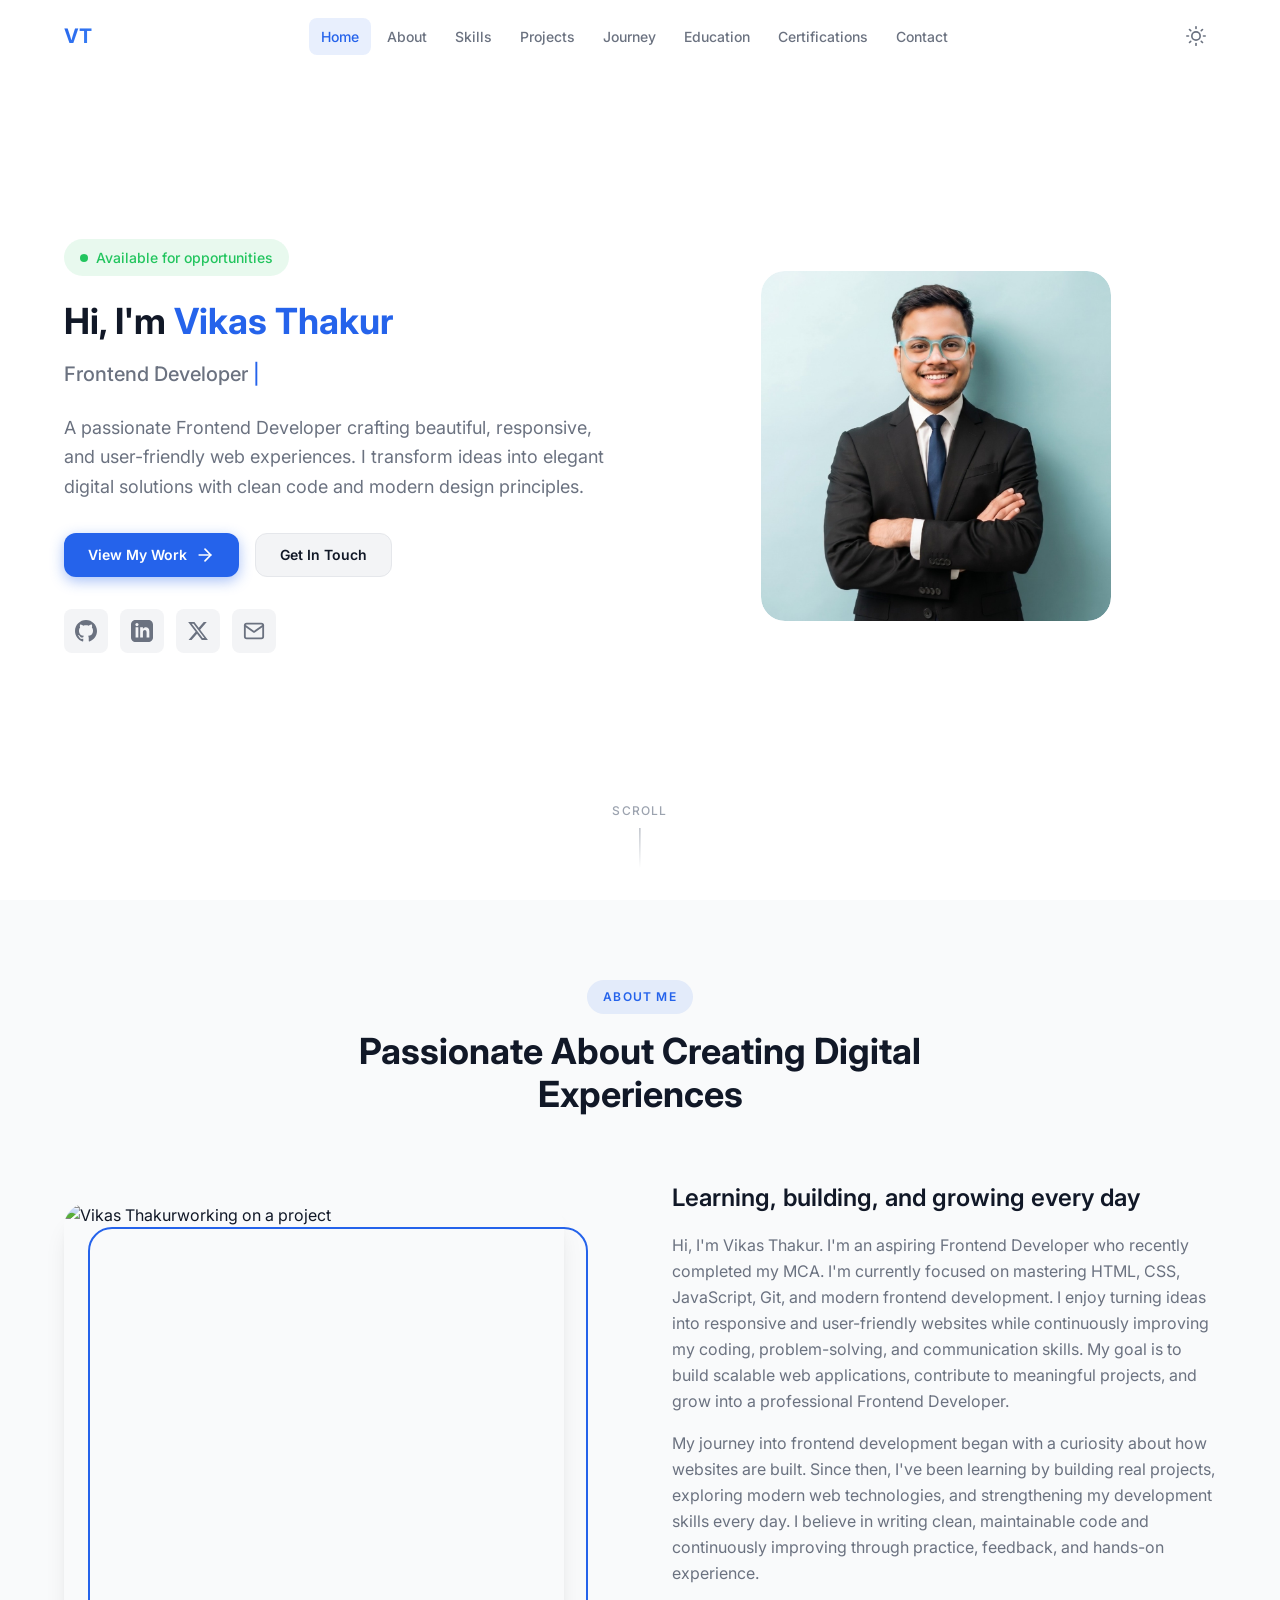
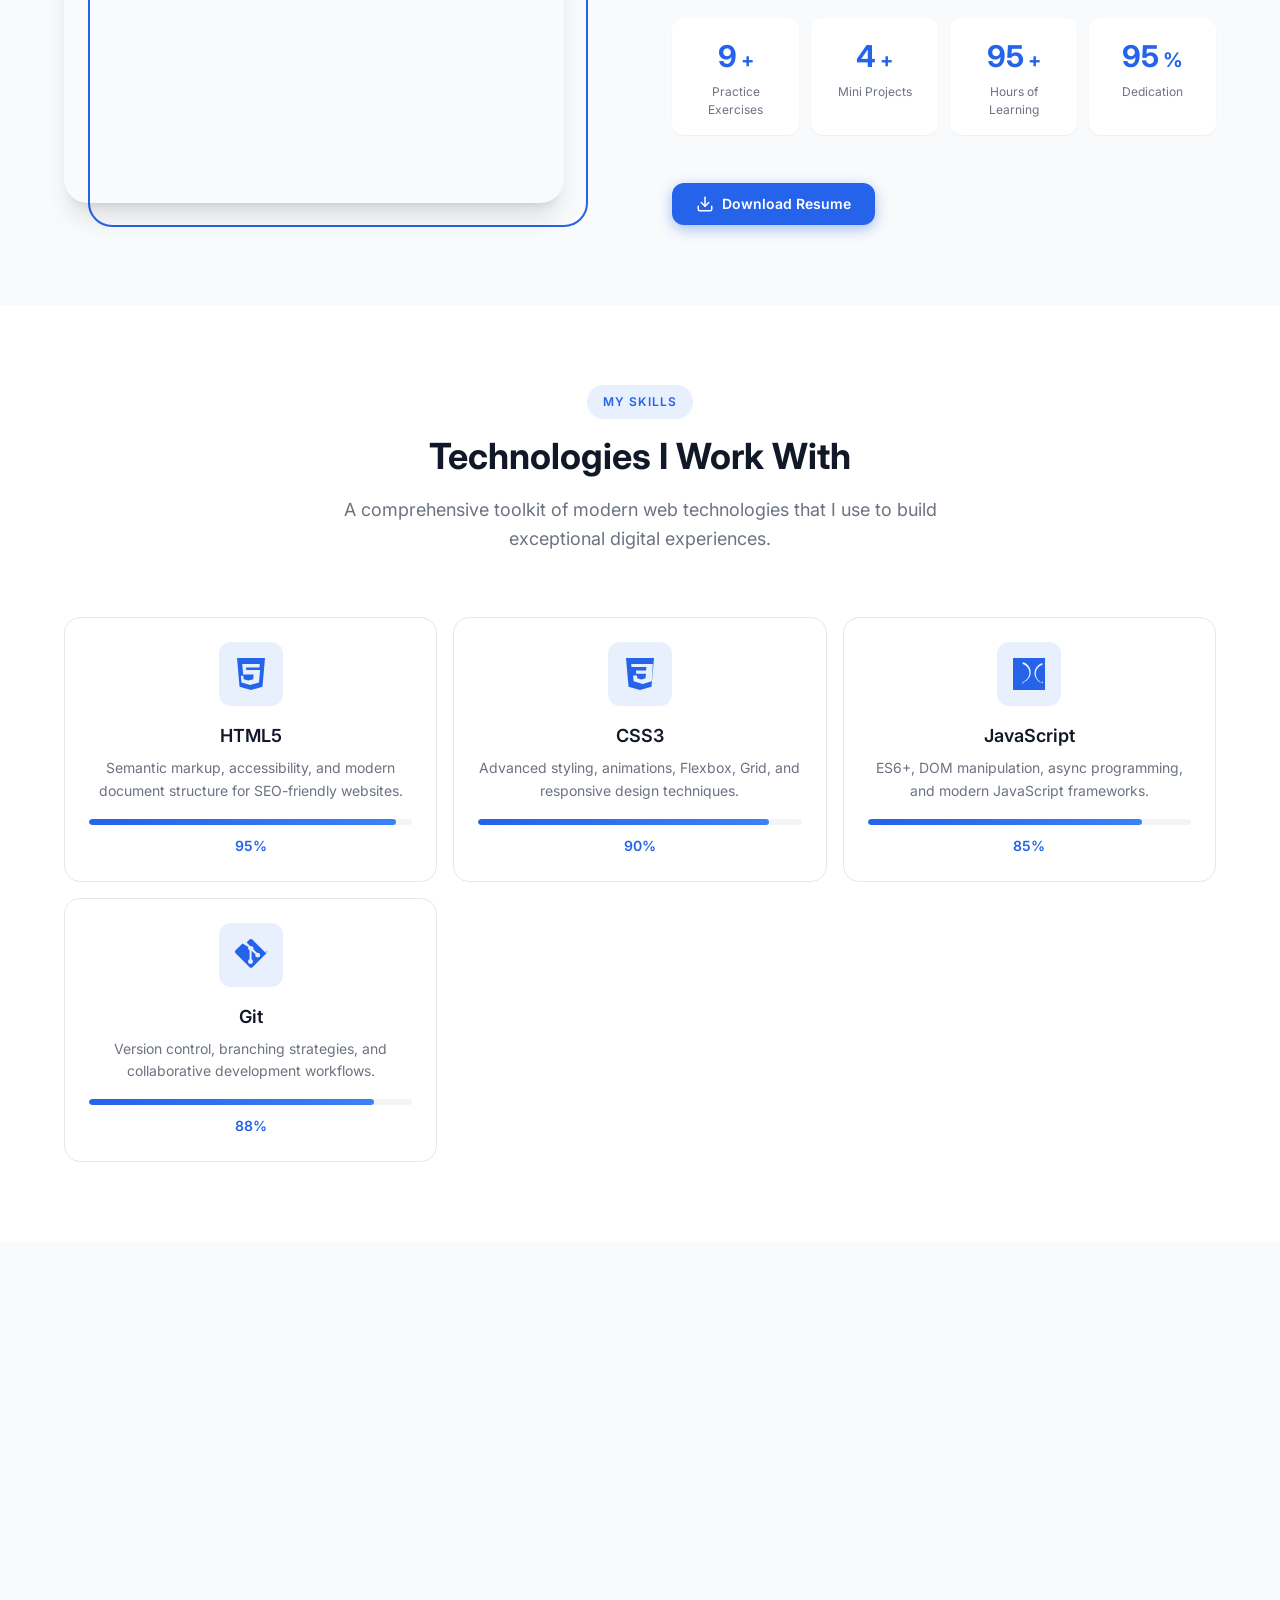
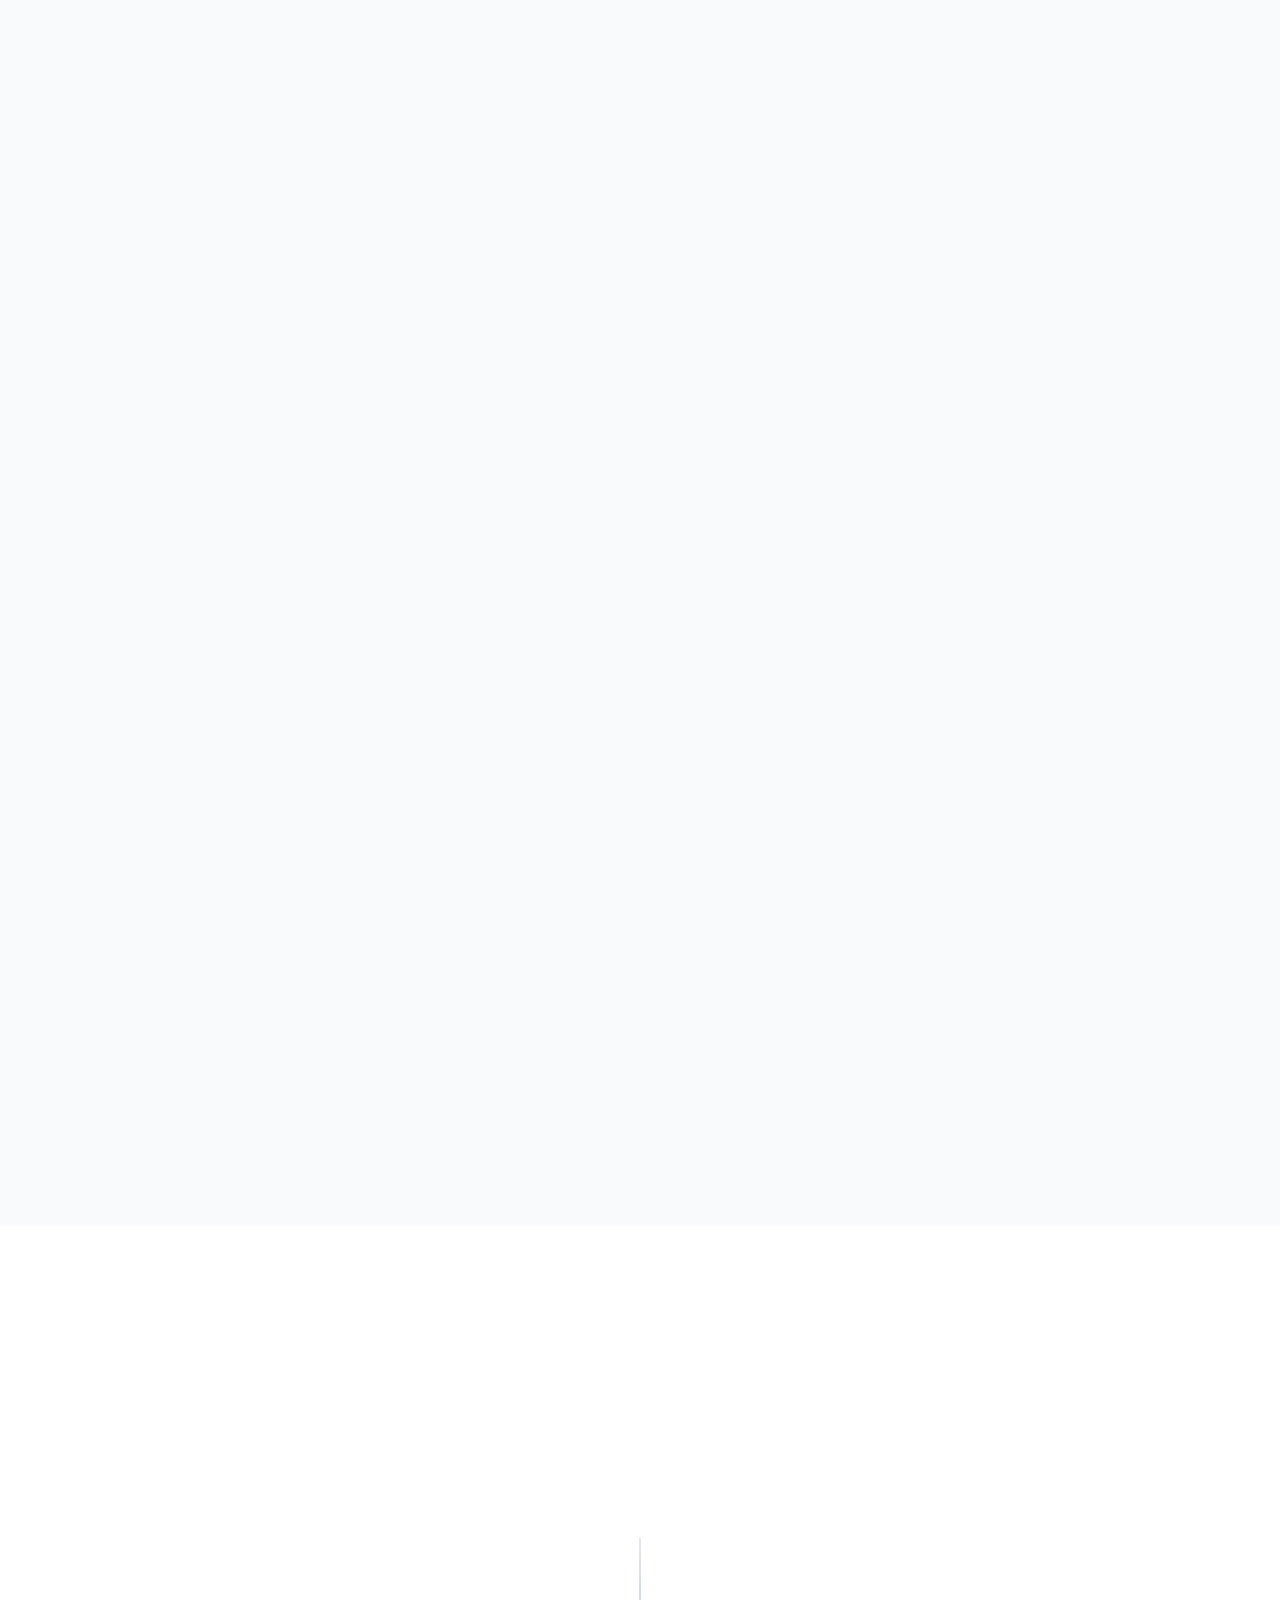
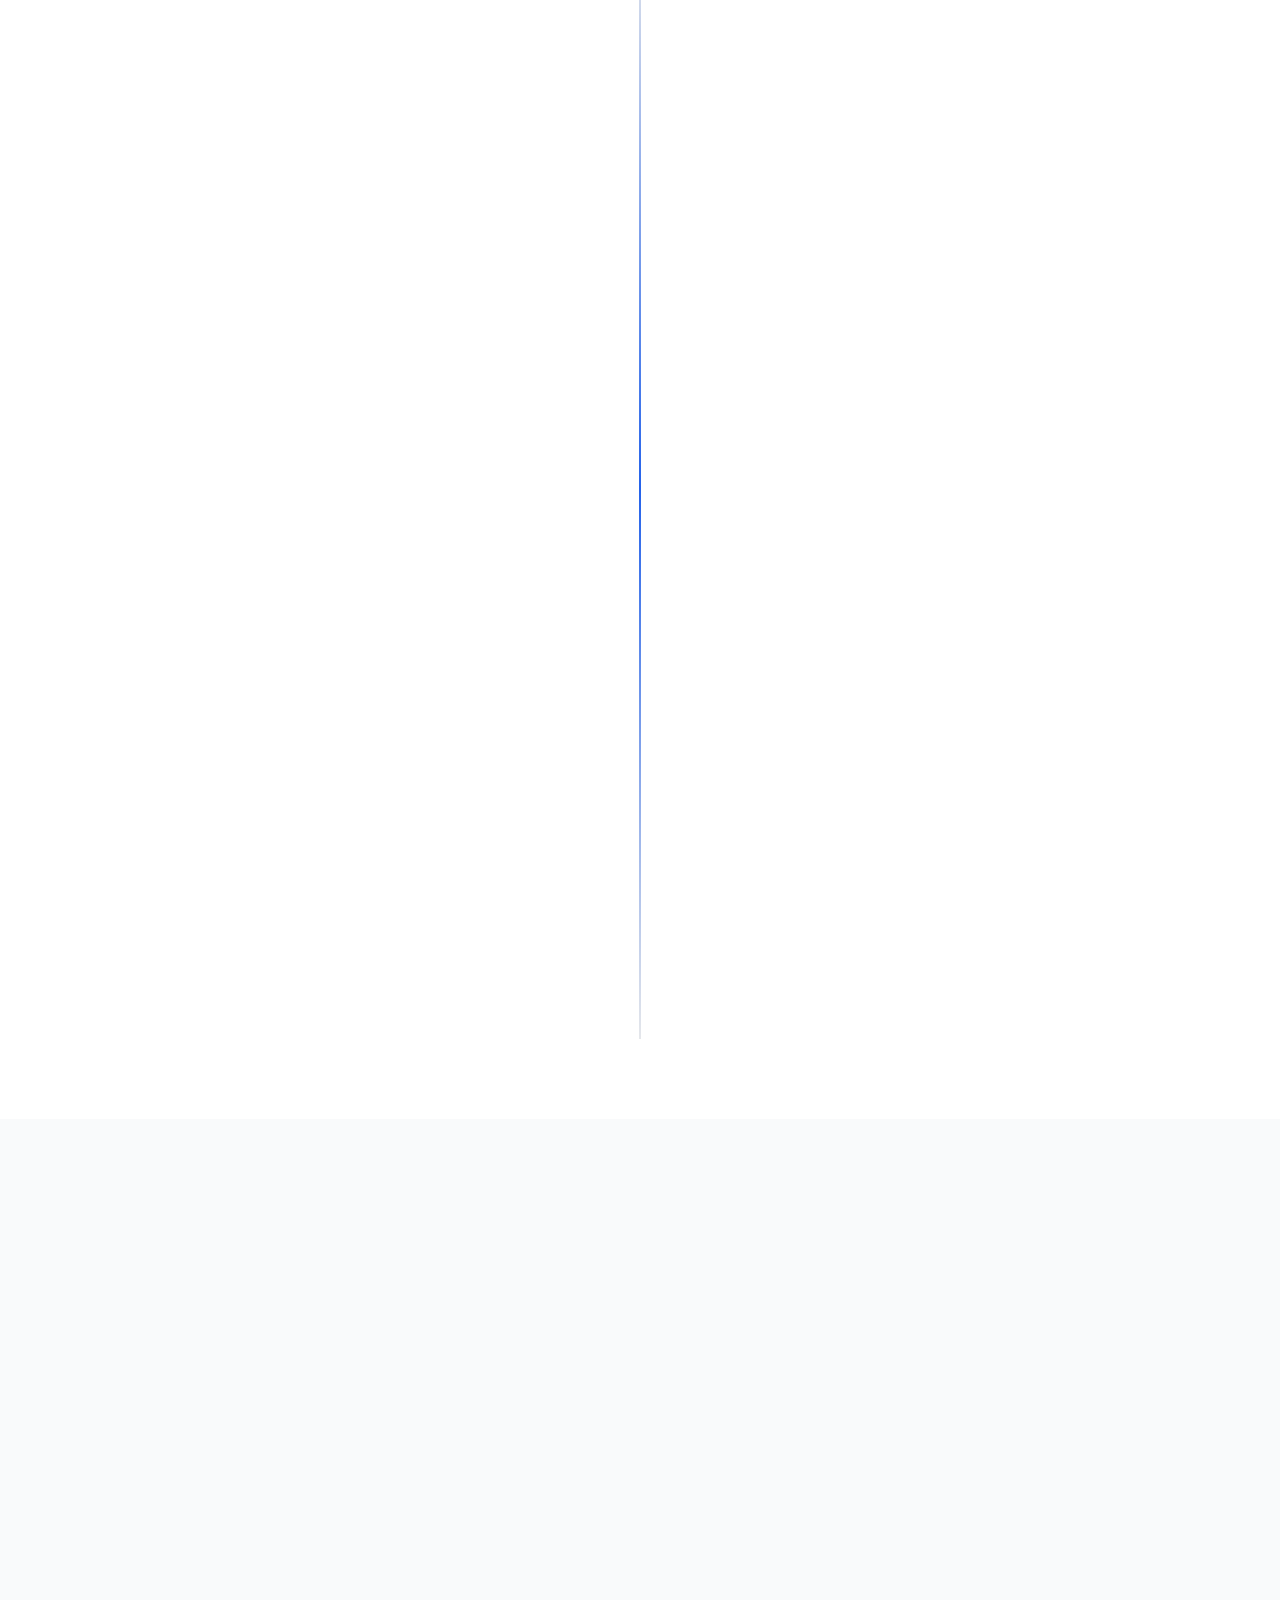
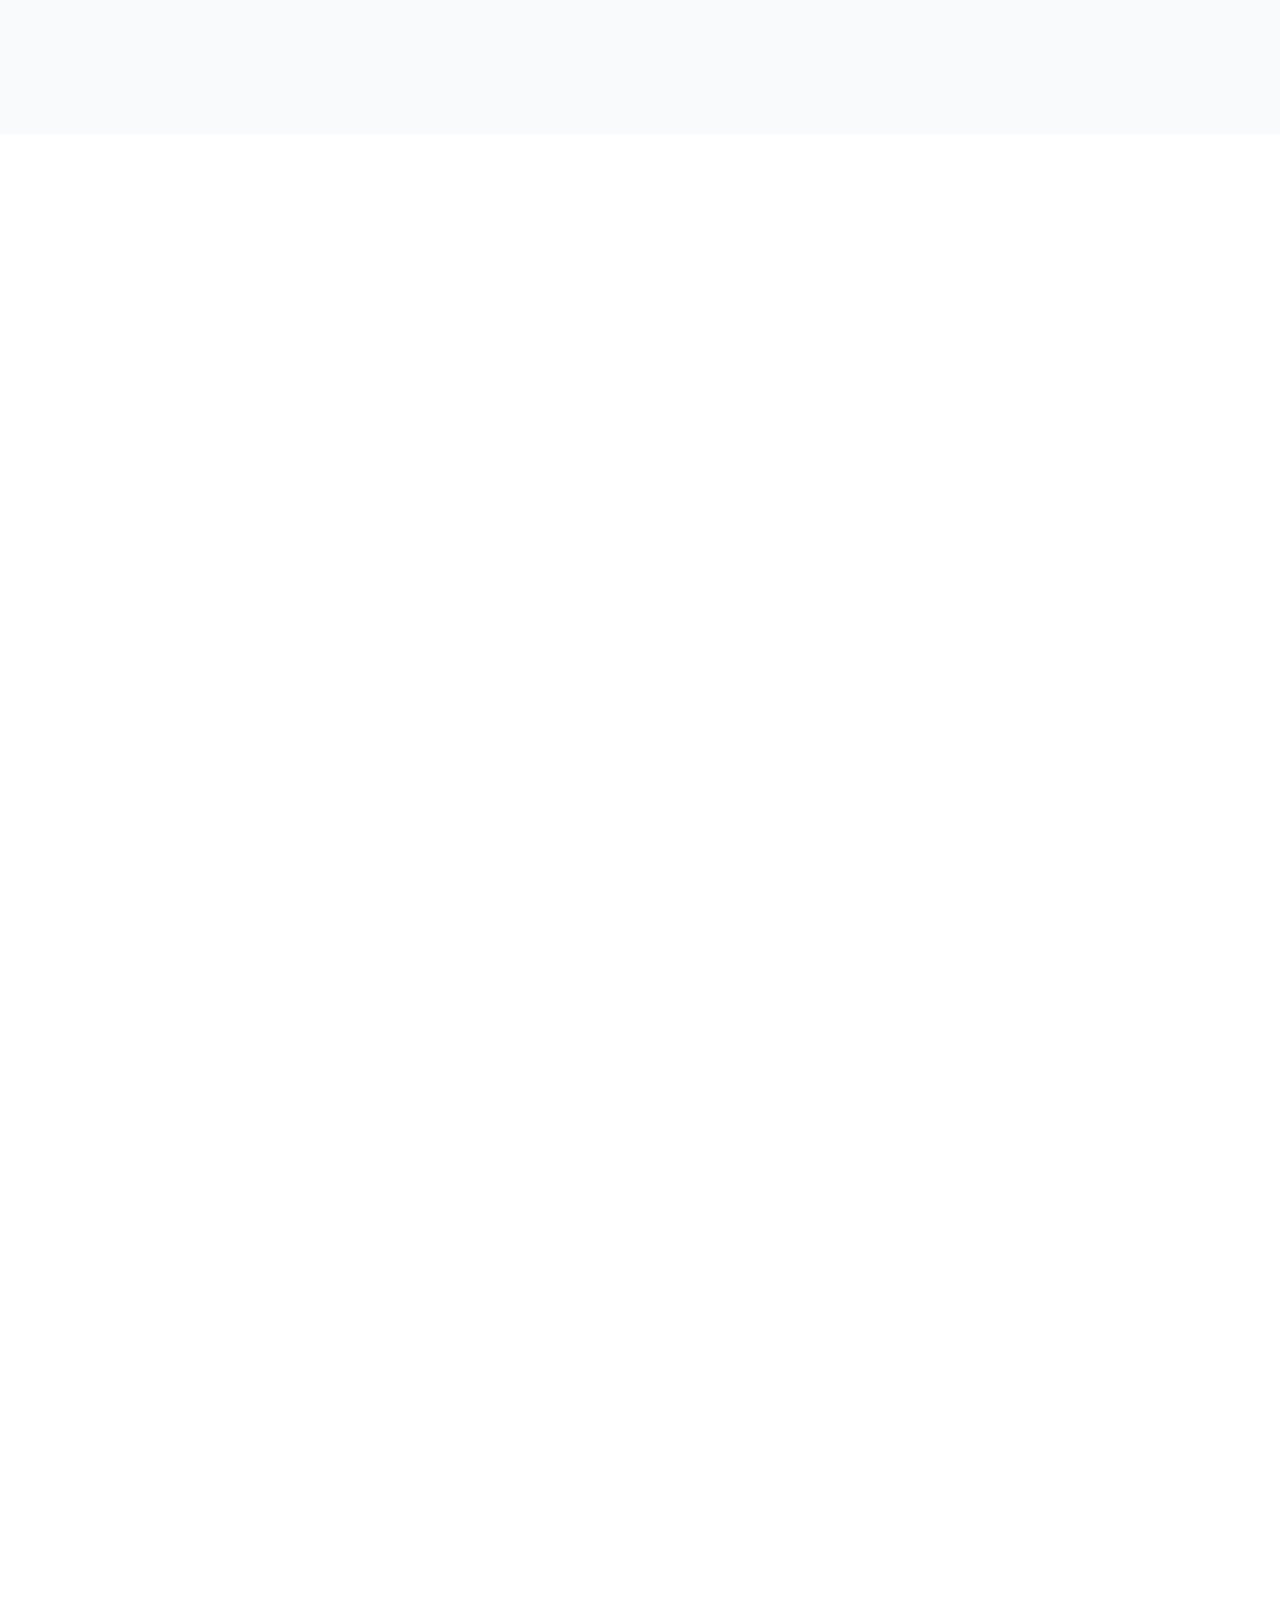
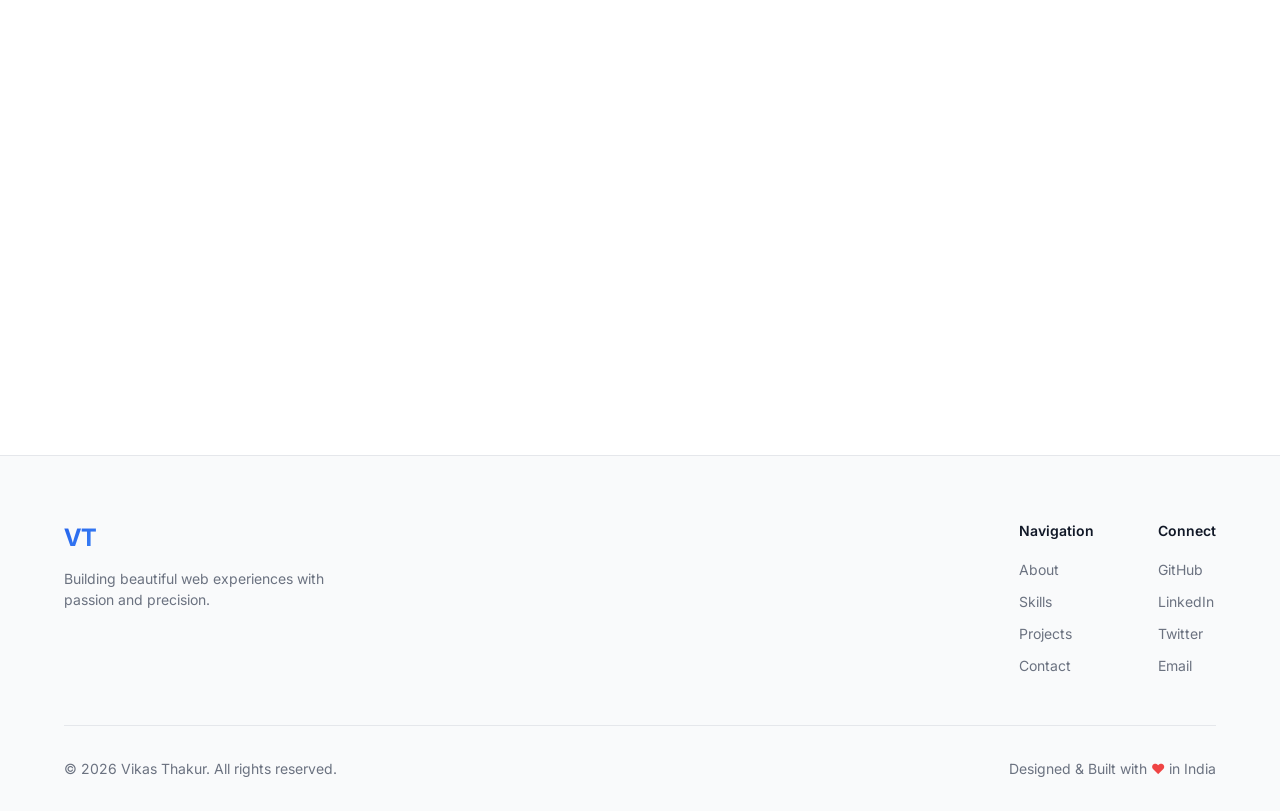
==== commit bb525771: "Updated Project section Creative Portfolio" ====
--- a/index.html
+++ b/index.html
@@ -828,7 +828,7 @@
                       </svg>
                     </a>
                     <a
-                      href="https://vikaskumar.dev"
+                      href="https://6a513ed4d813d36d5586c531--boisterous-dusk-ed58a2.netlify.app/"
                       target="_blank"
                       rel="noopener noreferrer"
                       class="project-link"
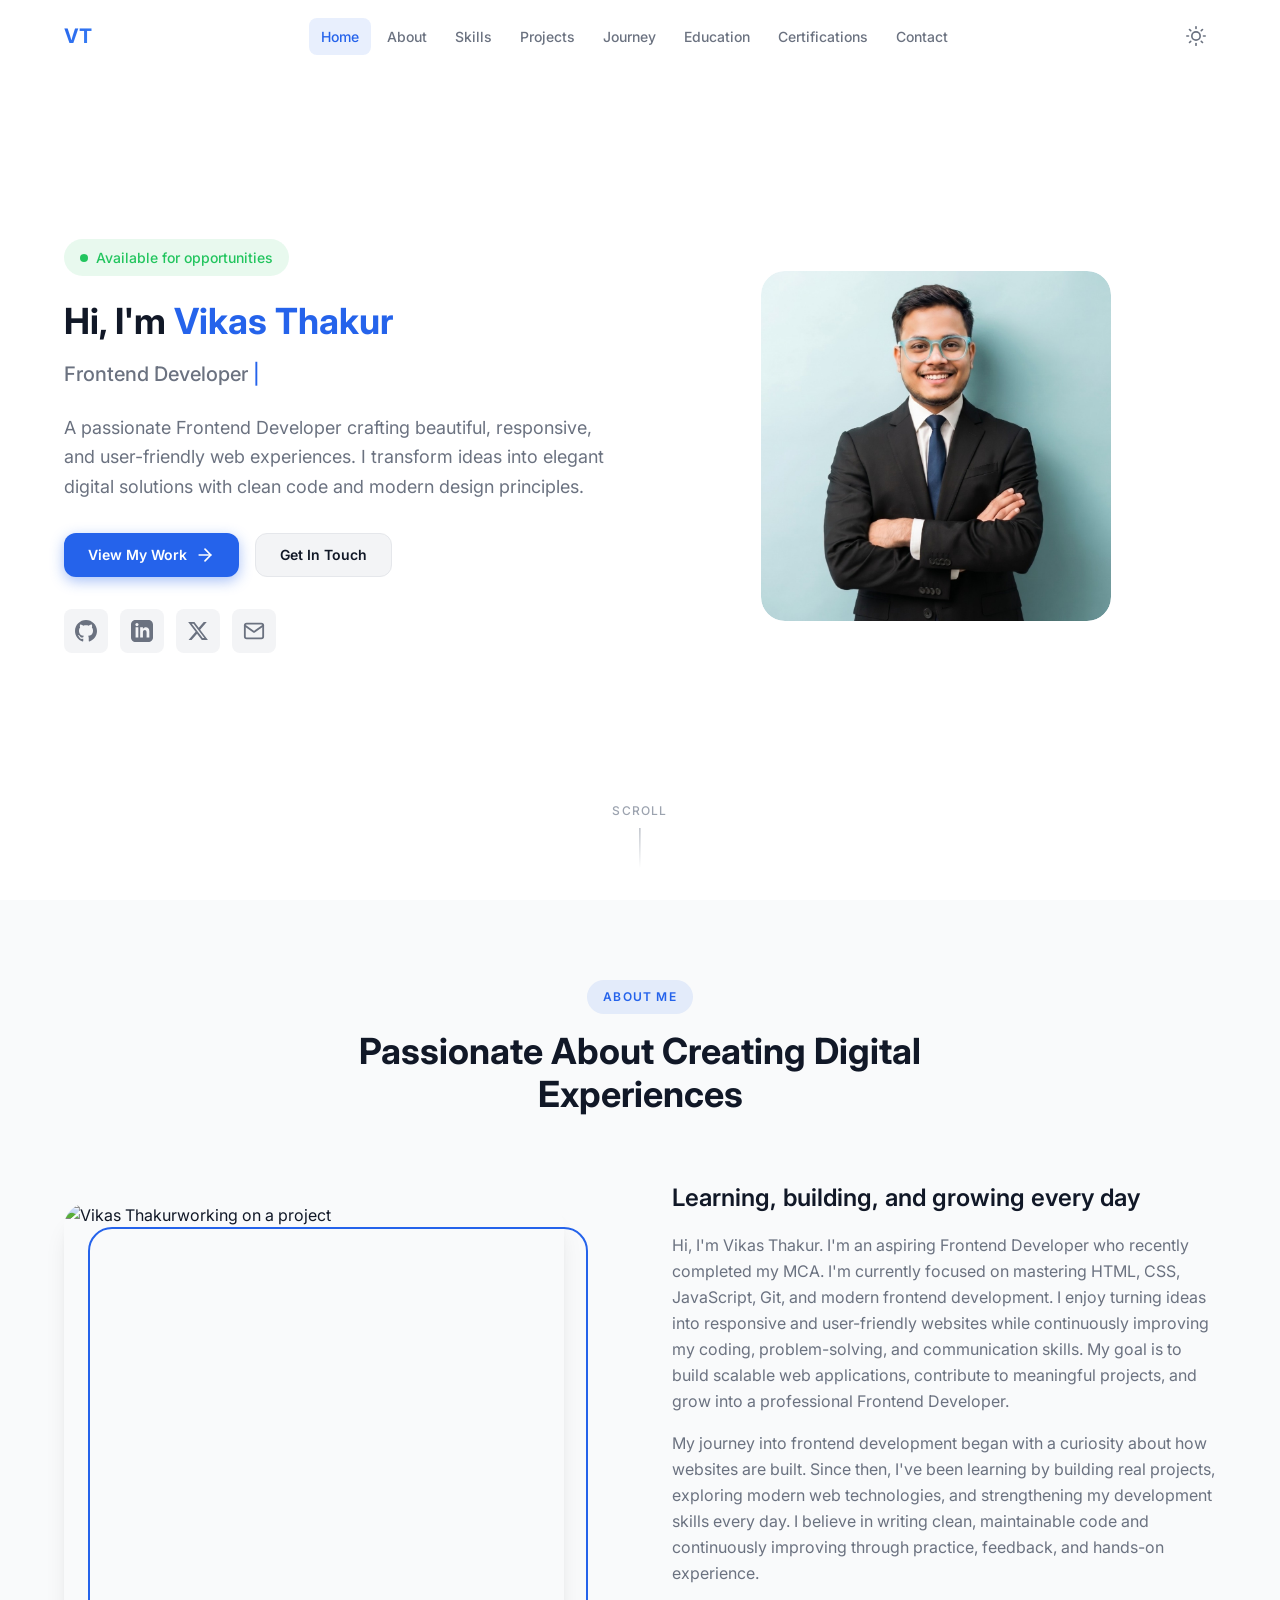
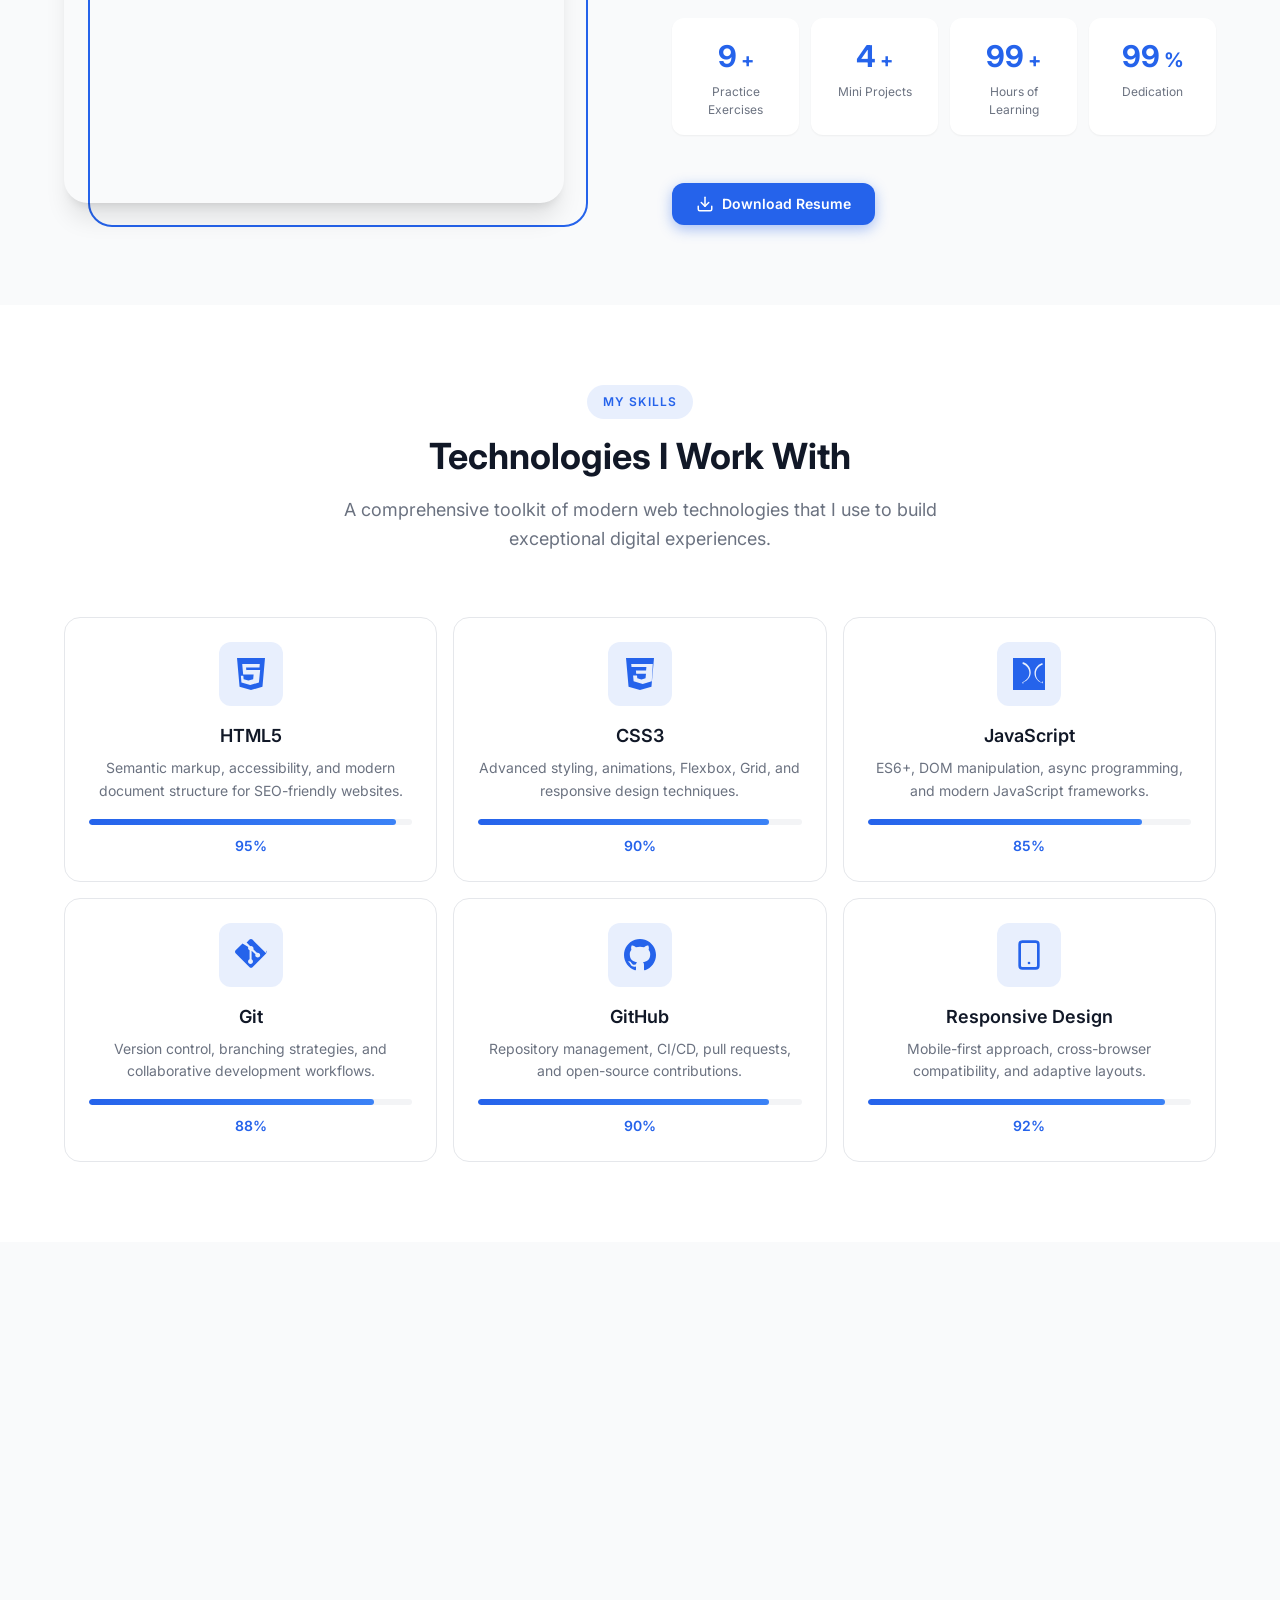
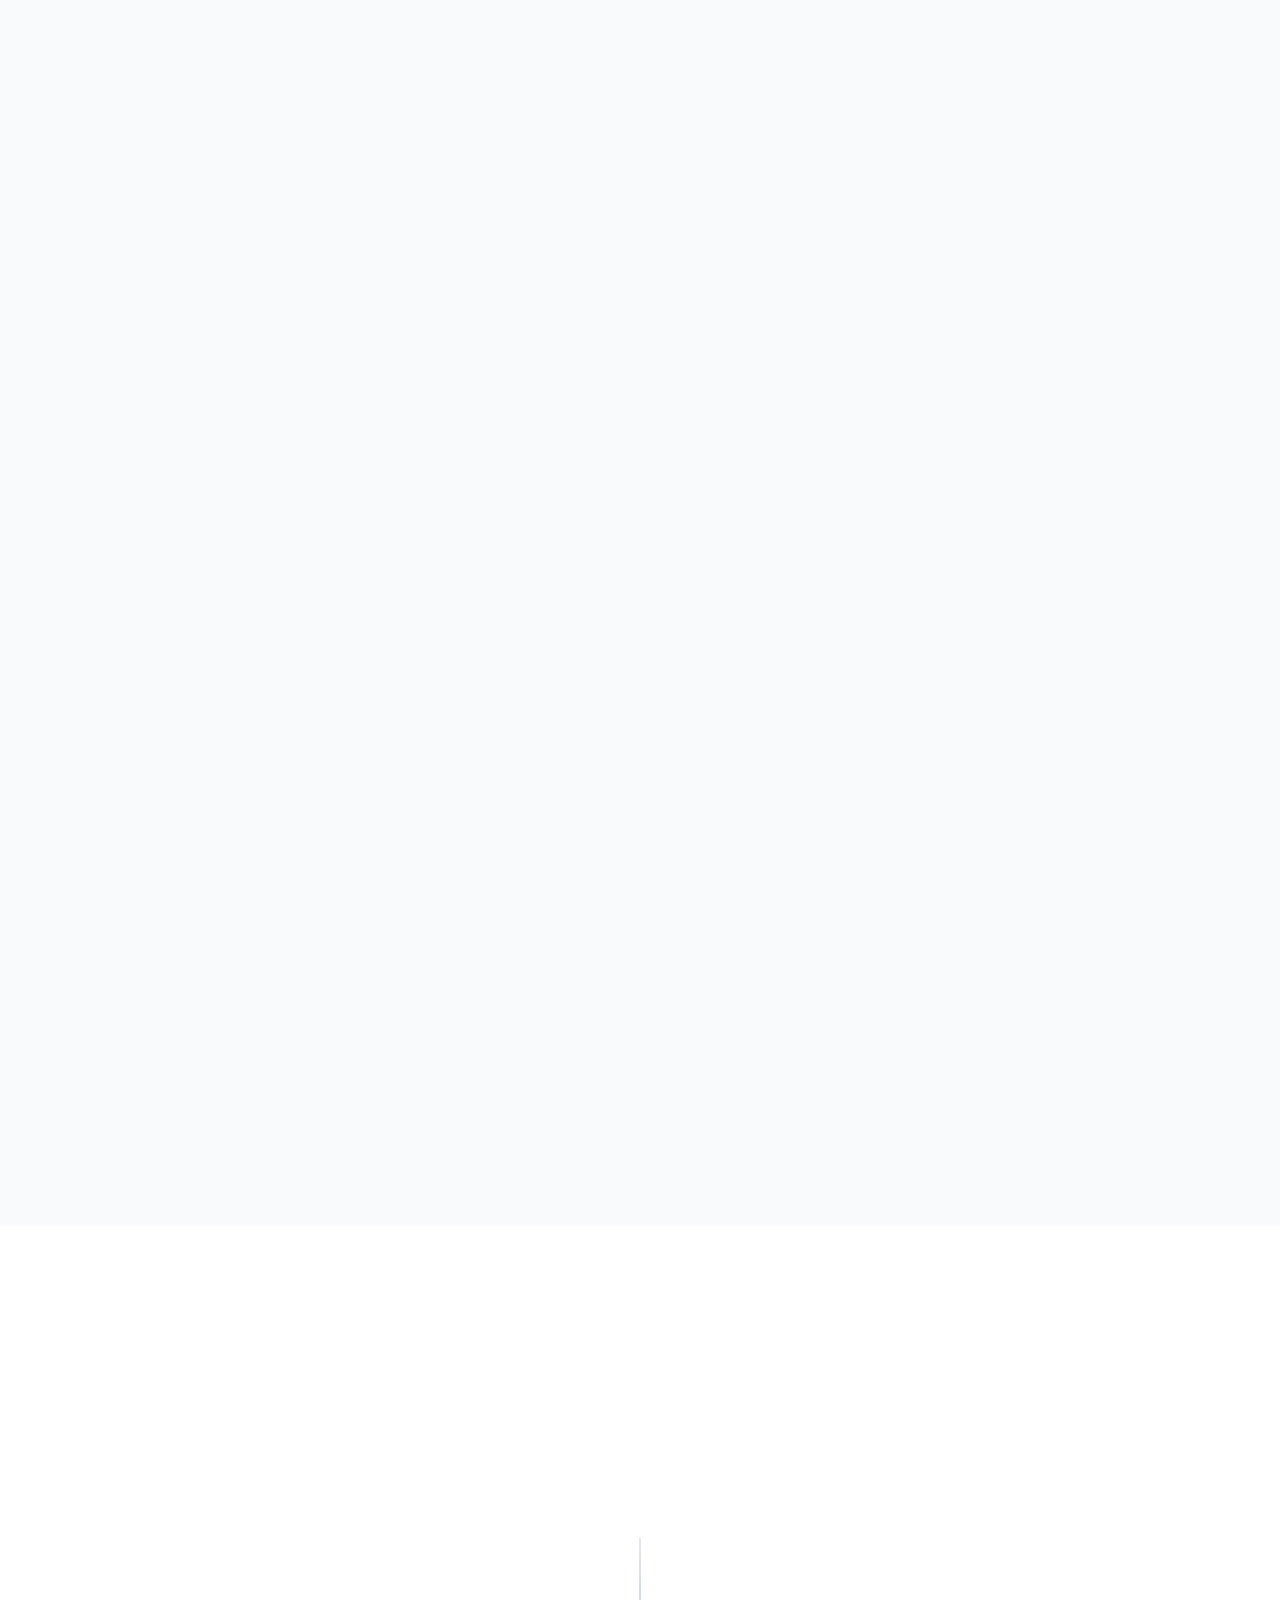
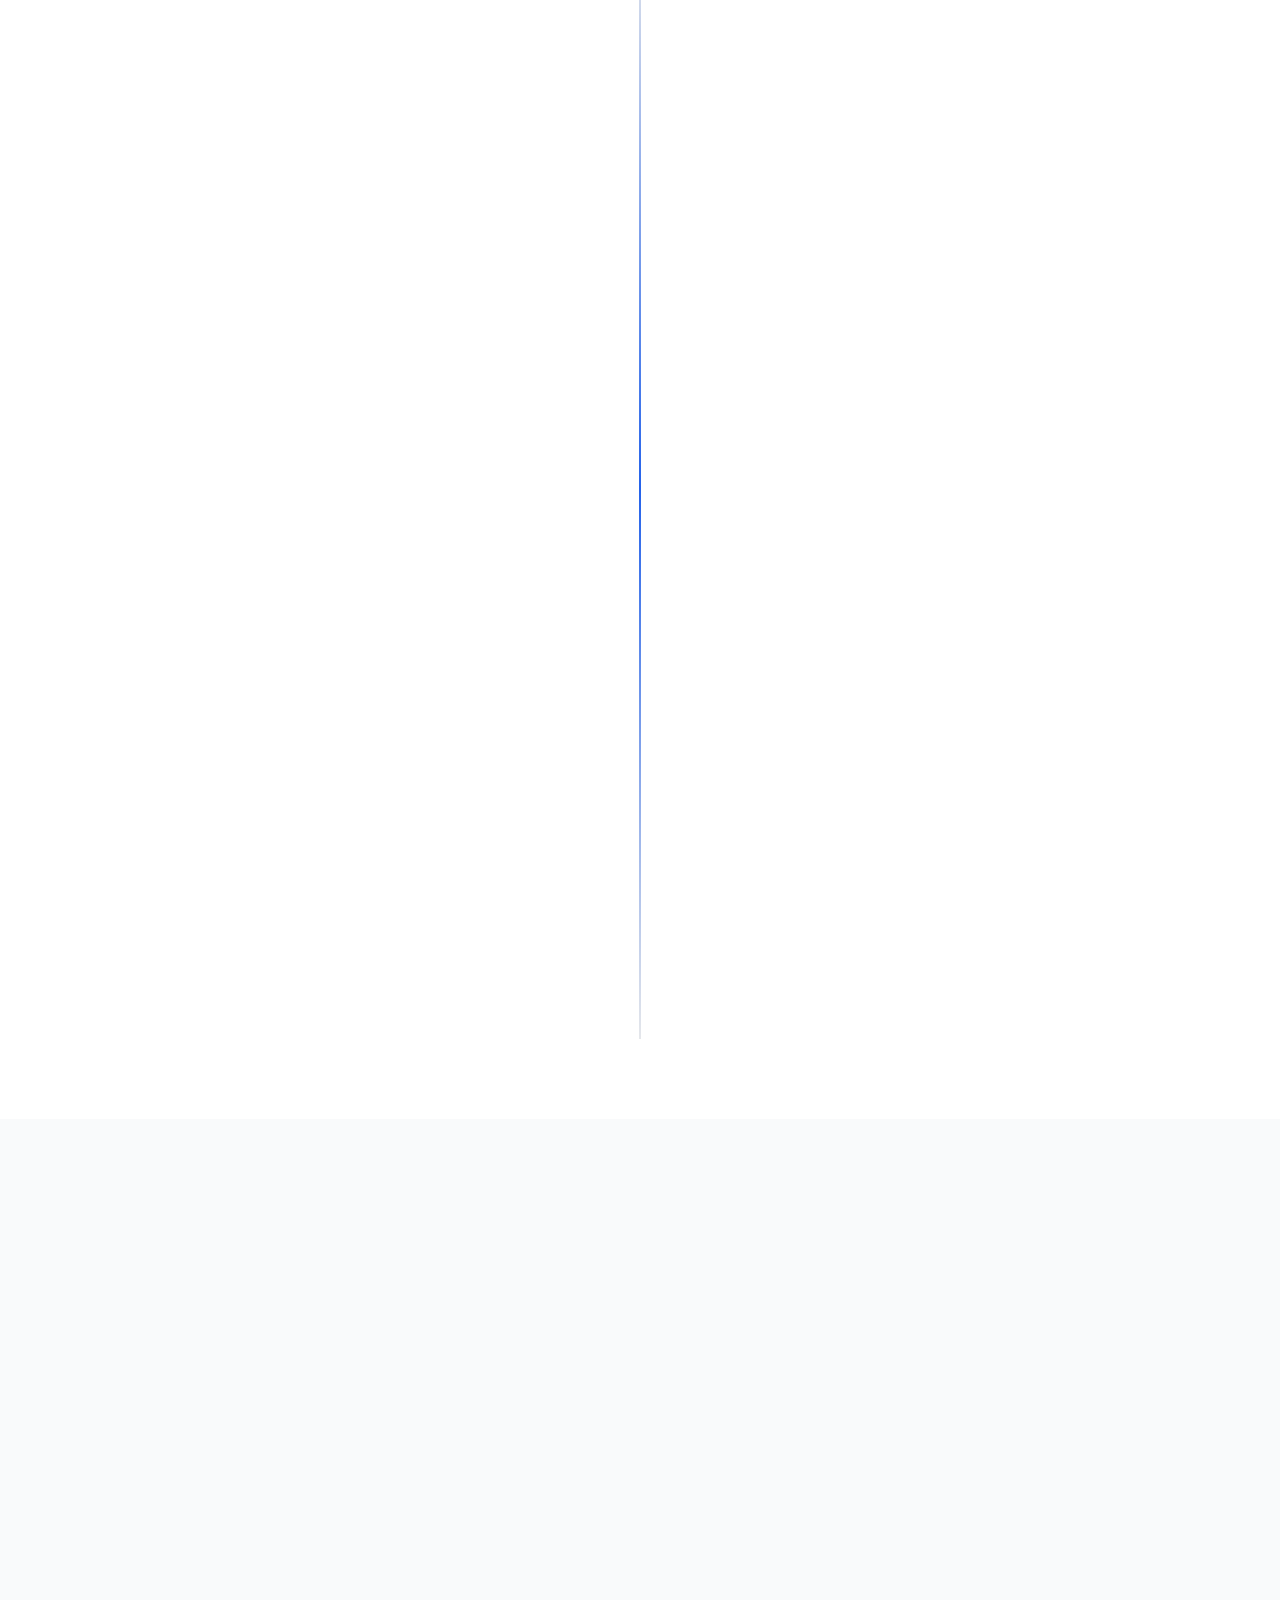
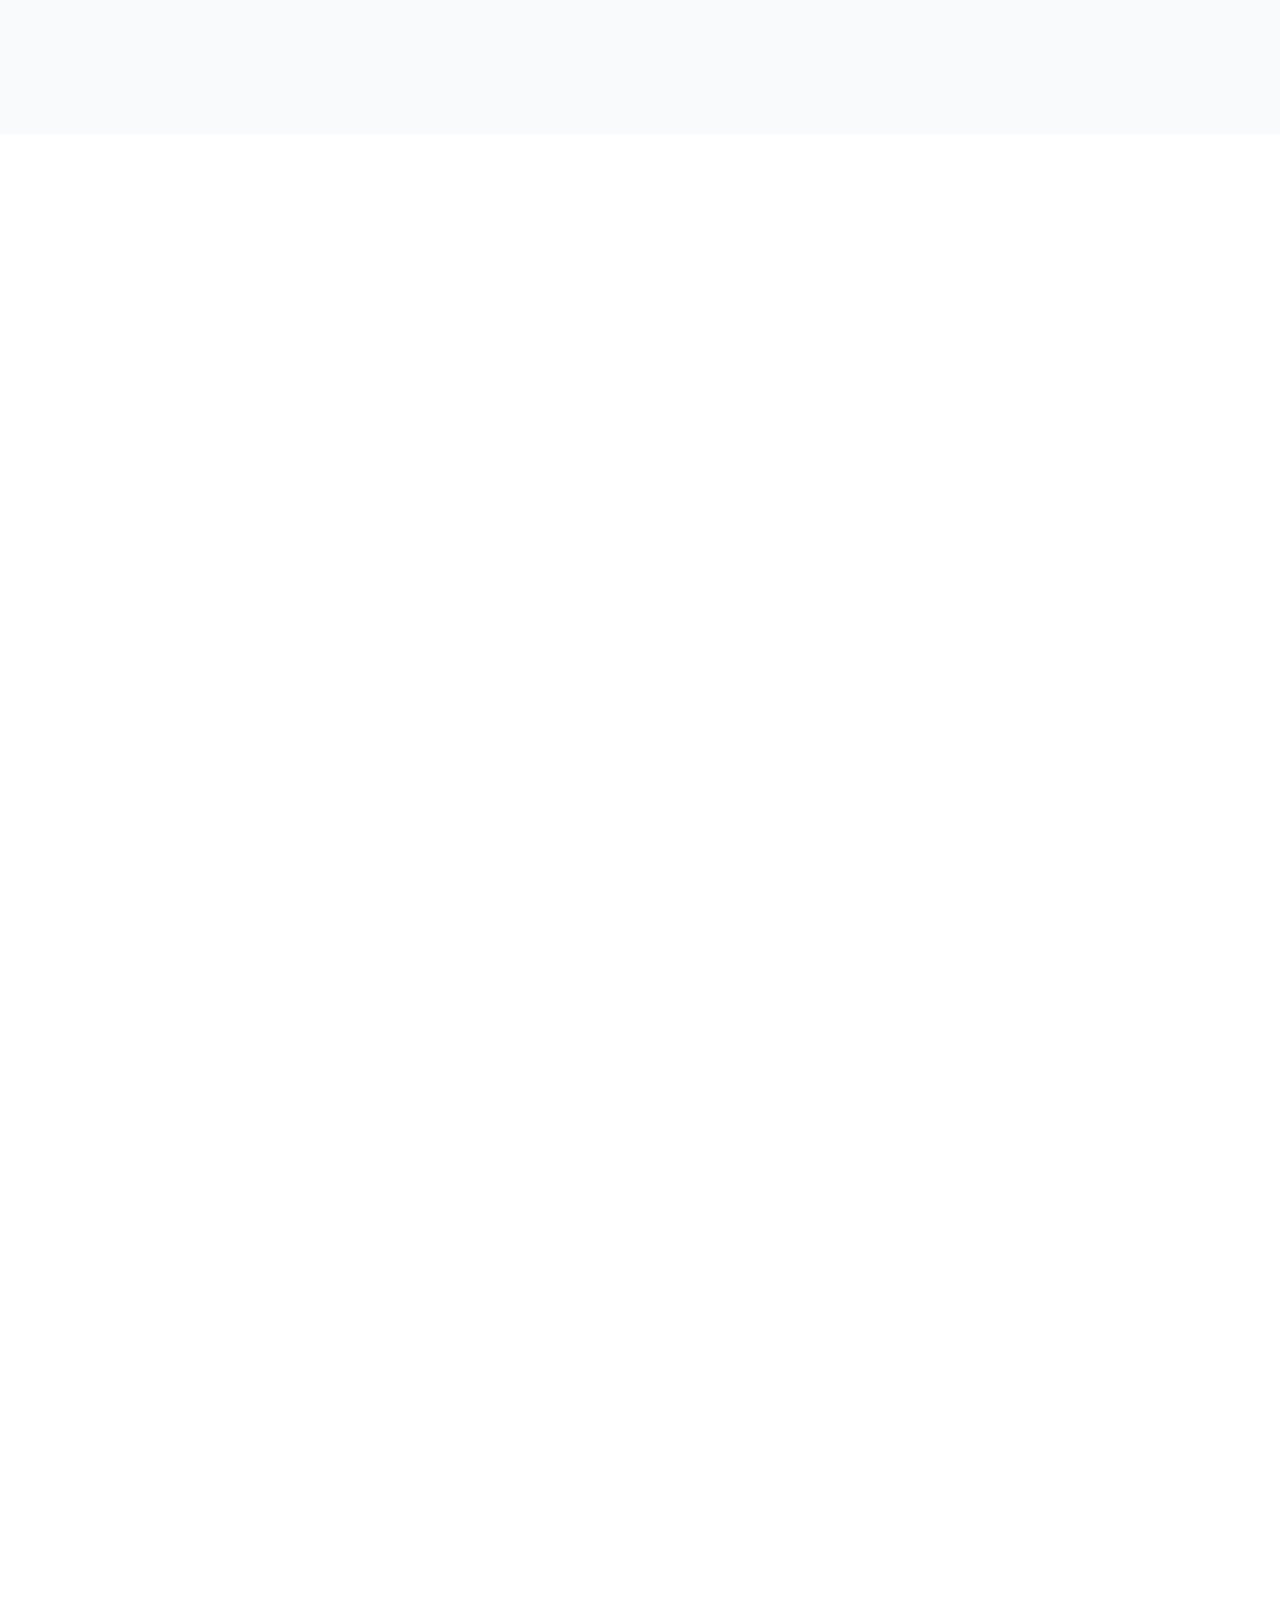
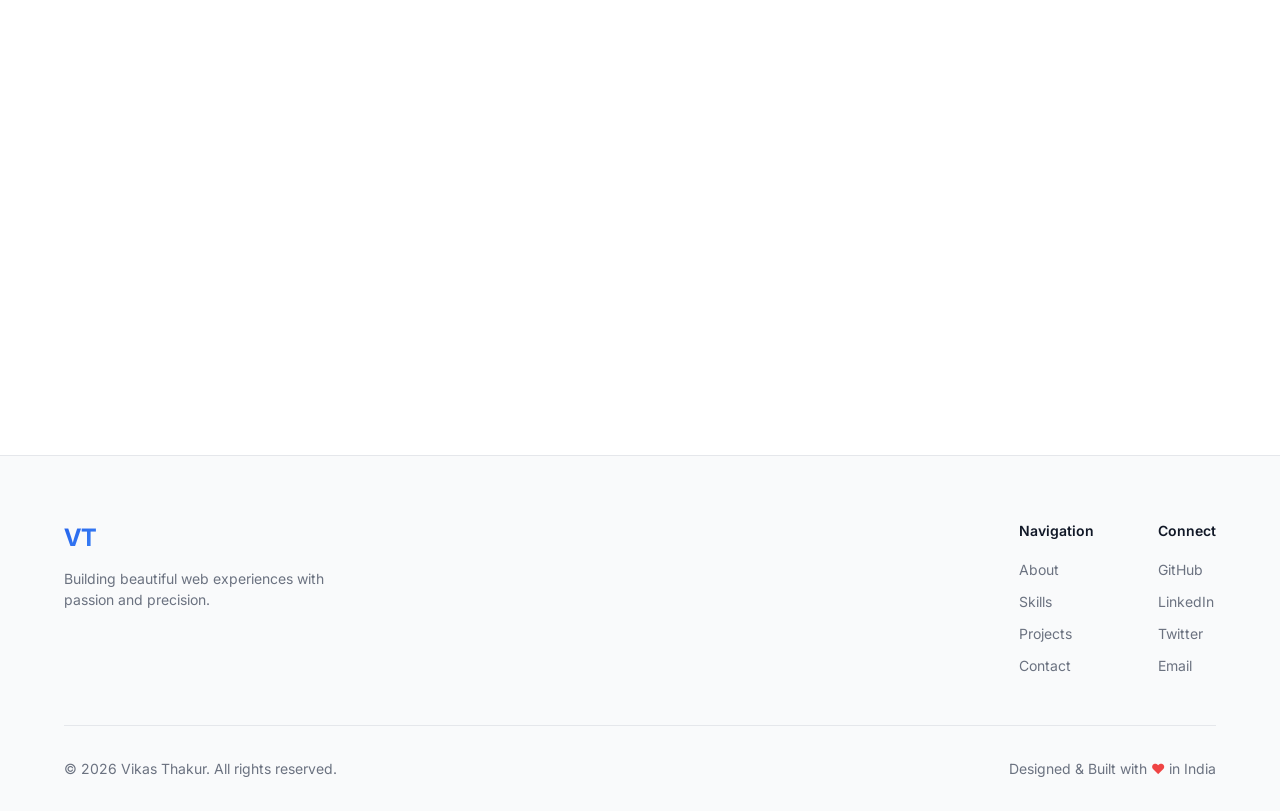
==== commit 9b259801: "Update portfolio contact form and WhatsApp integration" ====
--- a/index.html
+++ b/index.html
@@ -29,7 +29,7 @@
       content="Frontend Developer specializing in HTML, CSS, JavaScript, and responsive web design."
     />
     <meta property="og:type" content="website" />
-    <meta property="og:url" content="https://vikaskumar.dev" />
+    <meta property="og:url" content="https://6a513ed4d813d36d5586c531--boisterous-dusk-ed58a2.netlify.app/" />
     <meta property="og:image" content="images/og-image.png" />
     <meta property="og:site_name" content="Vikas Thakur Portfolio" />
 
@@ -1337,8 +1337,7 @@
             <form
               id="contact-form"
               class="contact-form reveal"
-              action="#"
-              method="POST"
+            
               novalidate
             >
               <div class="form-group">
@@ -1395,7 +1394,10 @@
                 <span class="form-error" aria-live="polite"></span>
               </div>
 
-              <button type="submit" class="btn btn-primary form-submit">
+             <button
+type="submit"
+class="btn btn-primary form-submit">
+<div id="form-status"></div>
                 <span class="btn-text">Send Message</span>
                 <span class="btn-loading">
                   <svg
